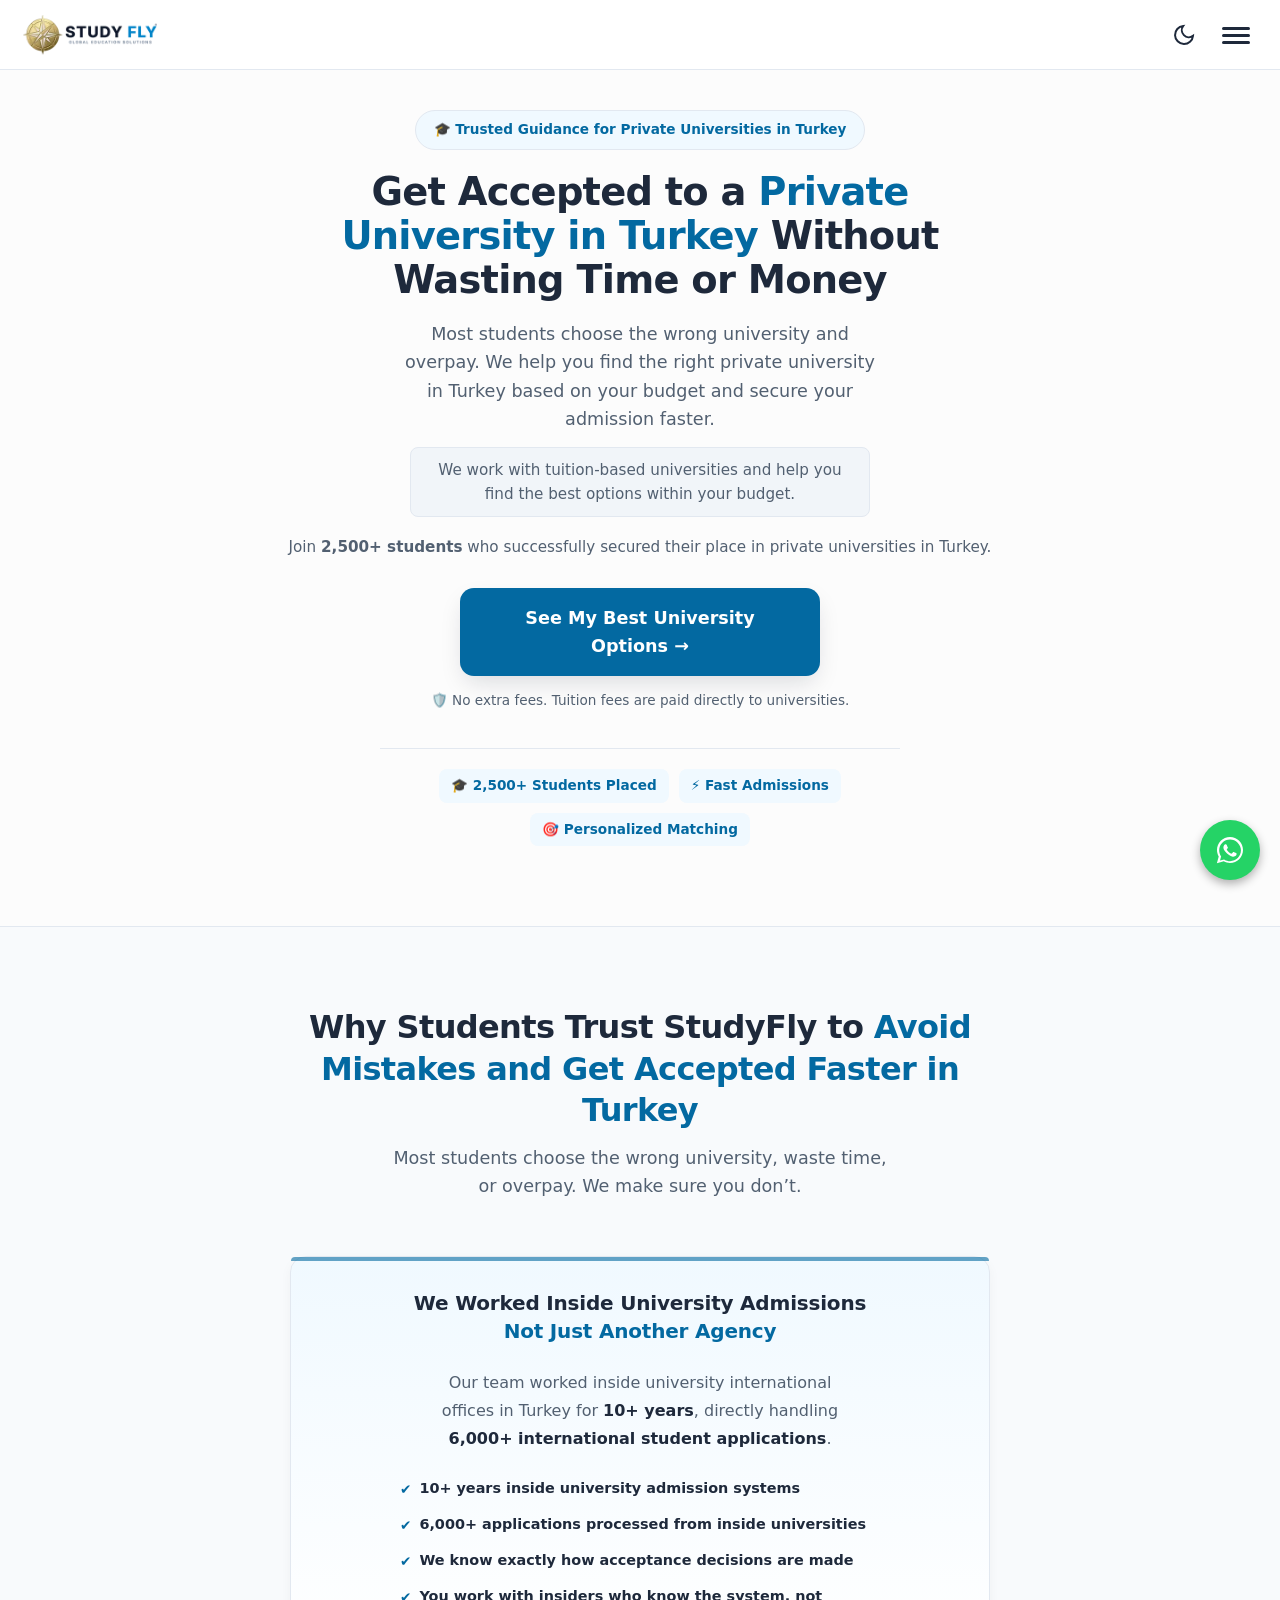
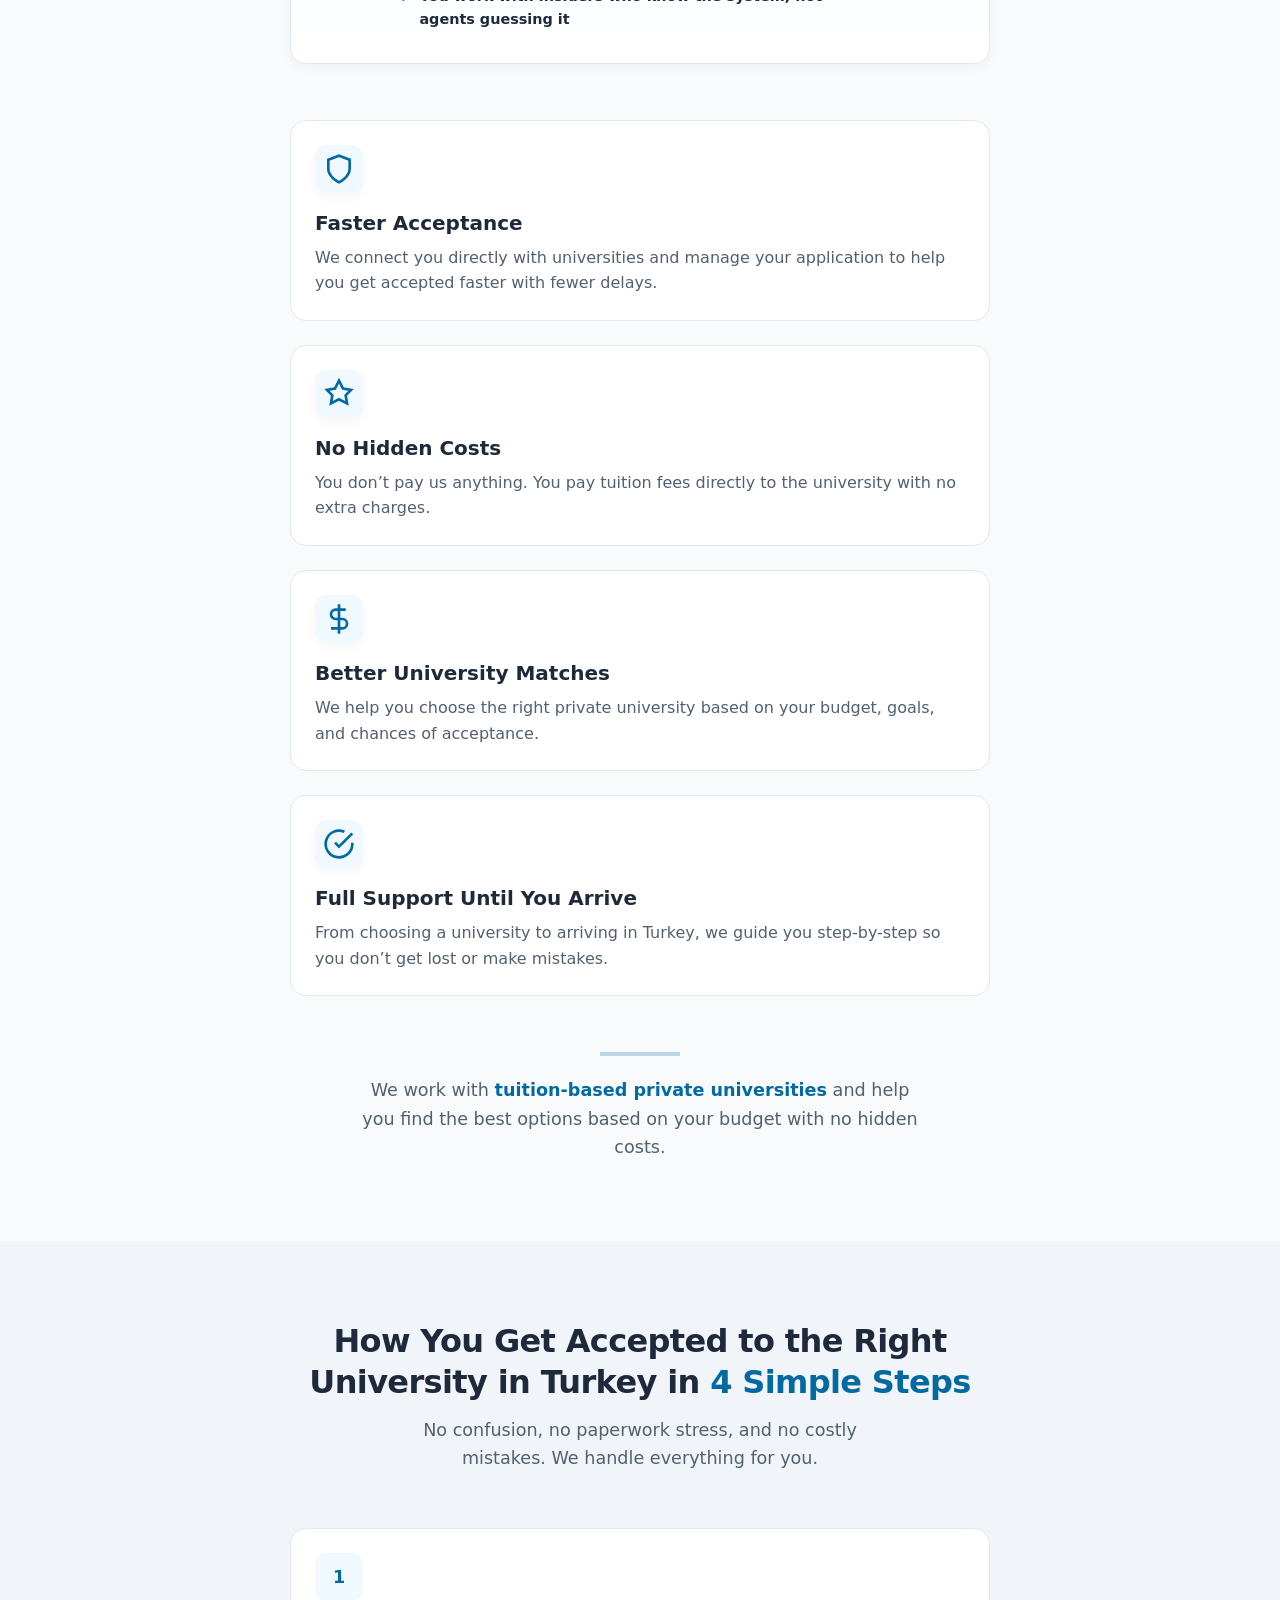
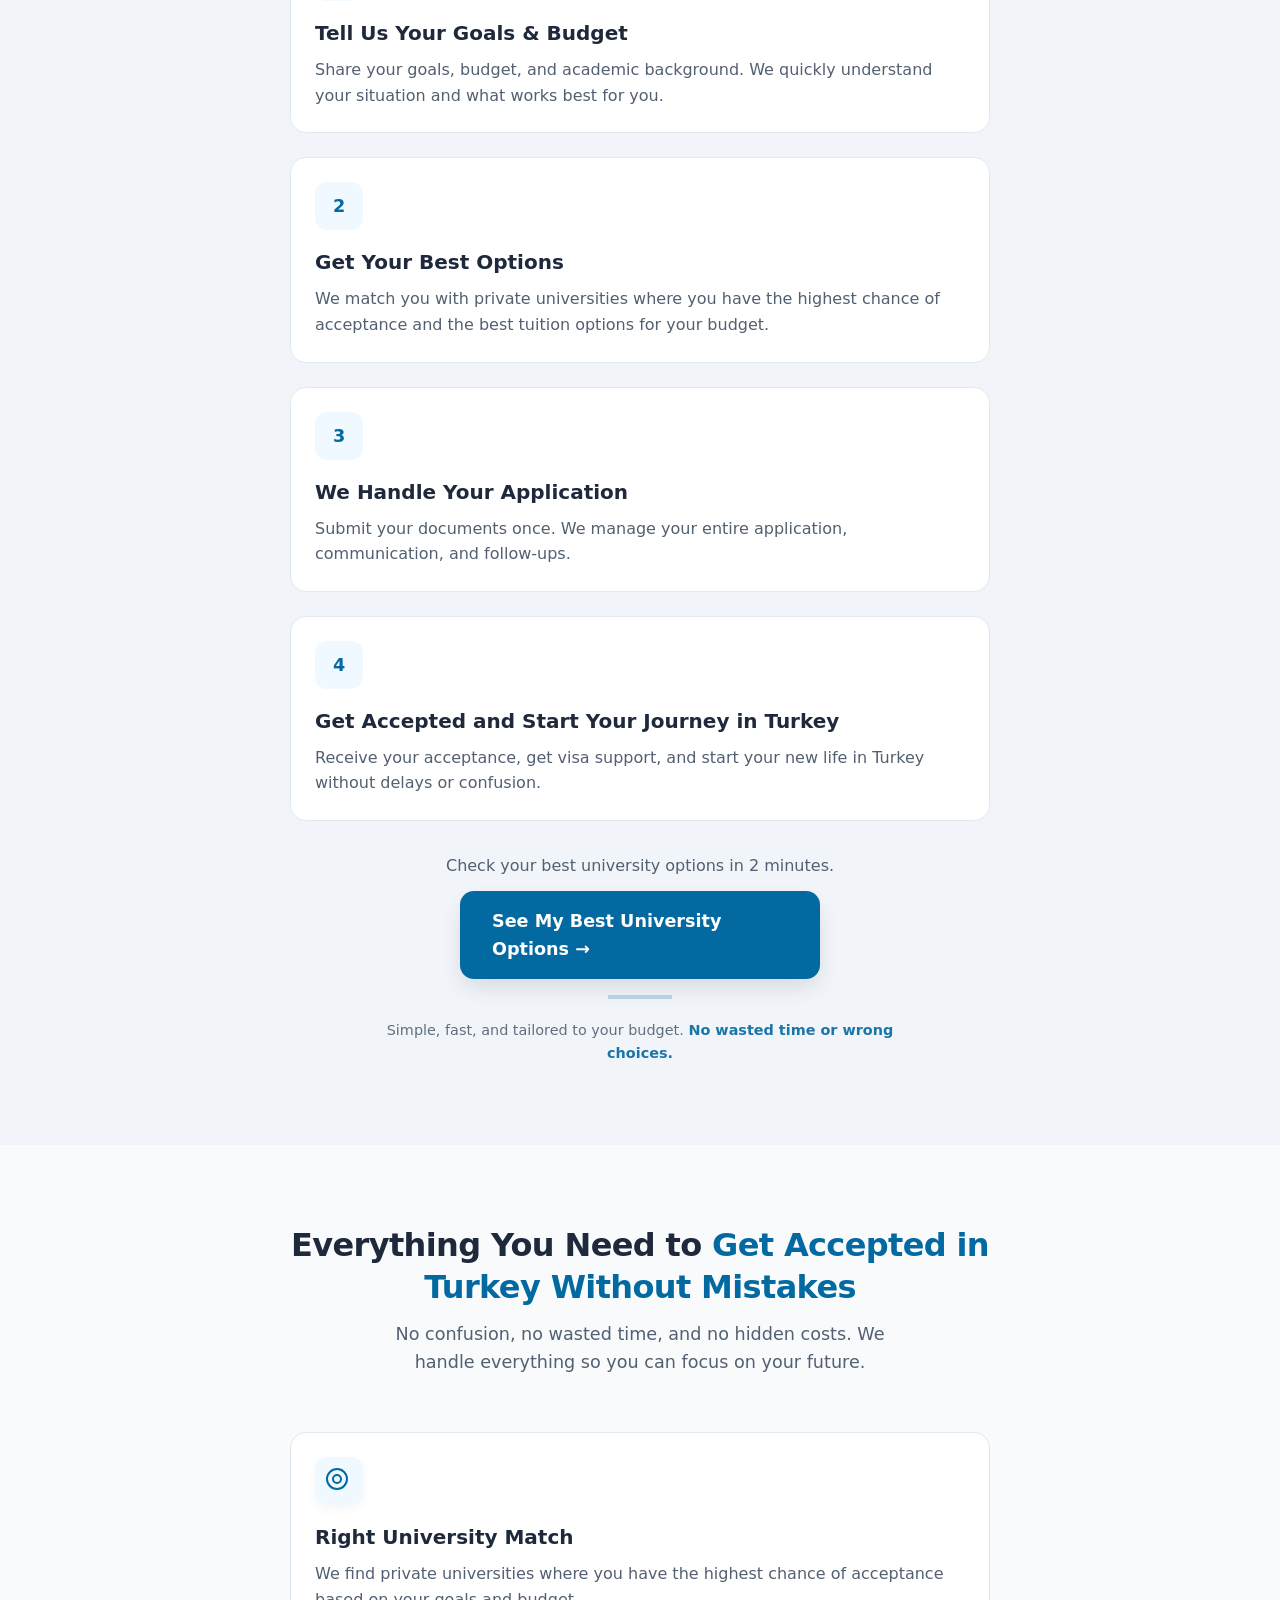
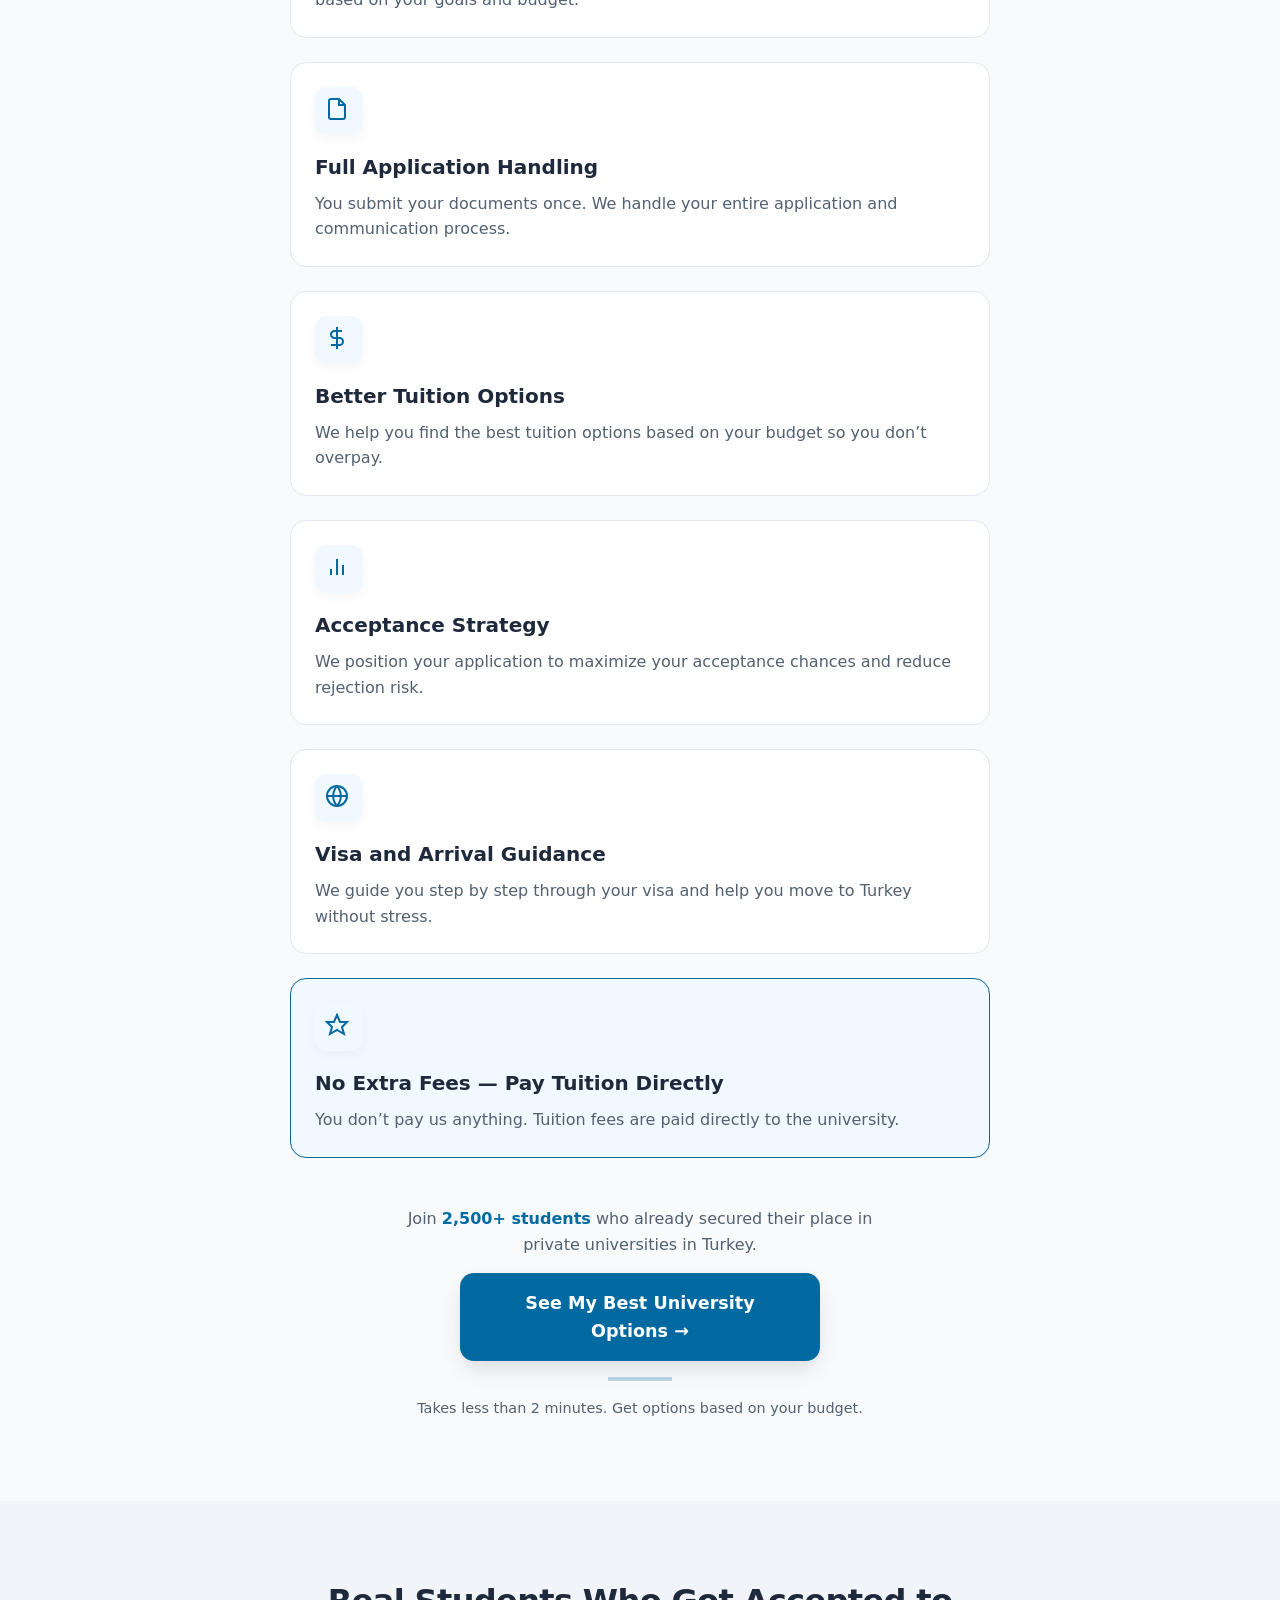
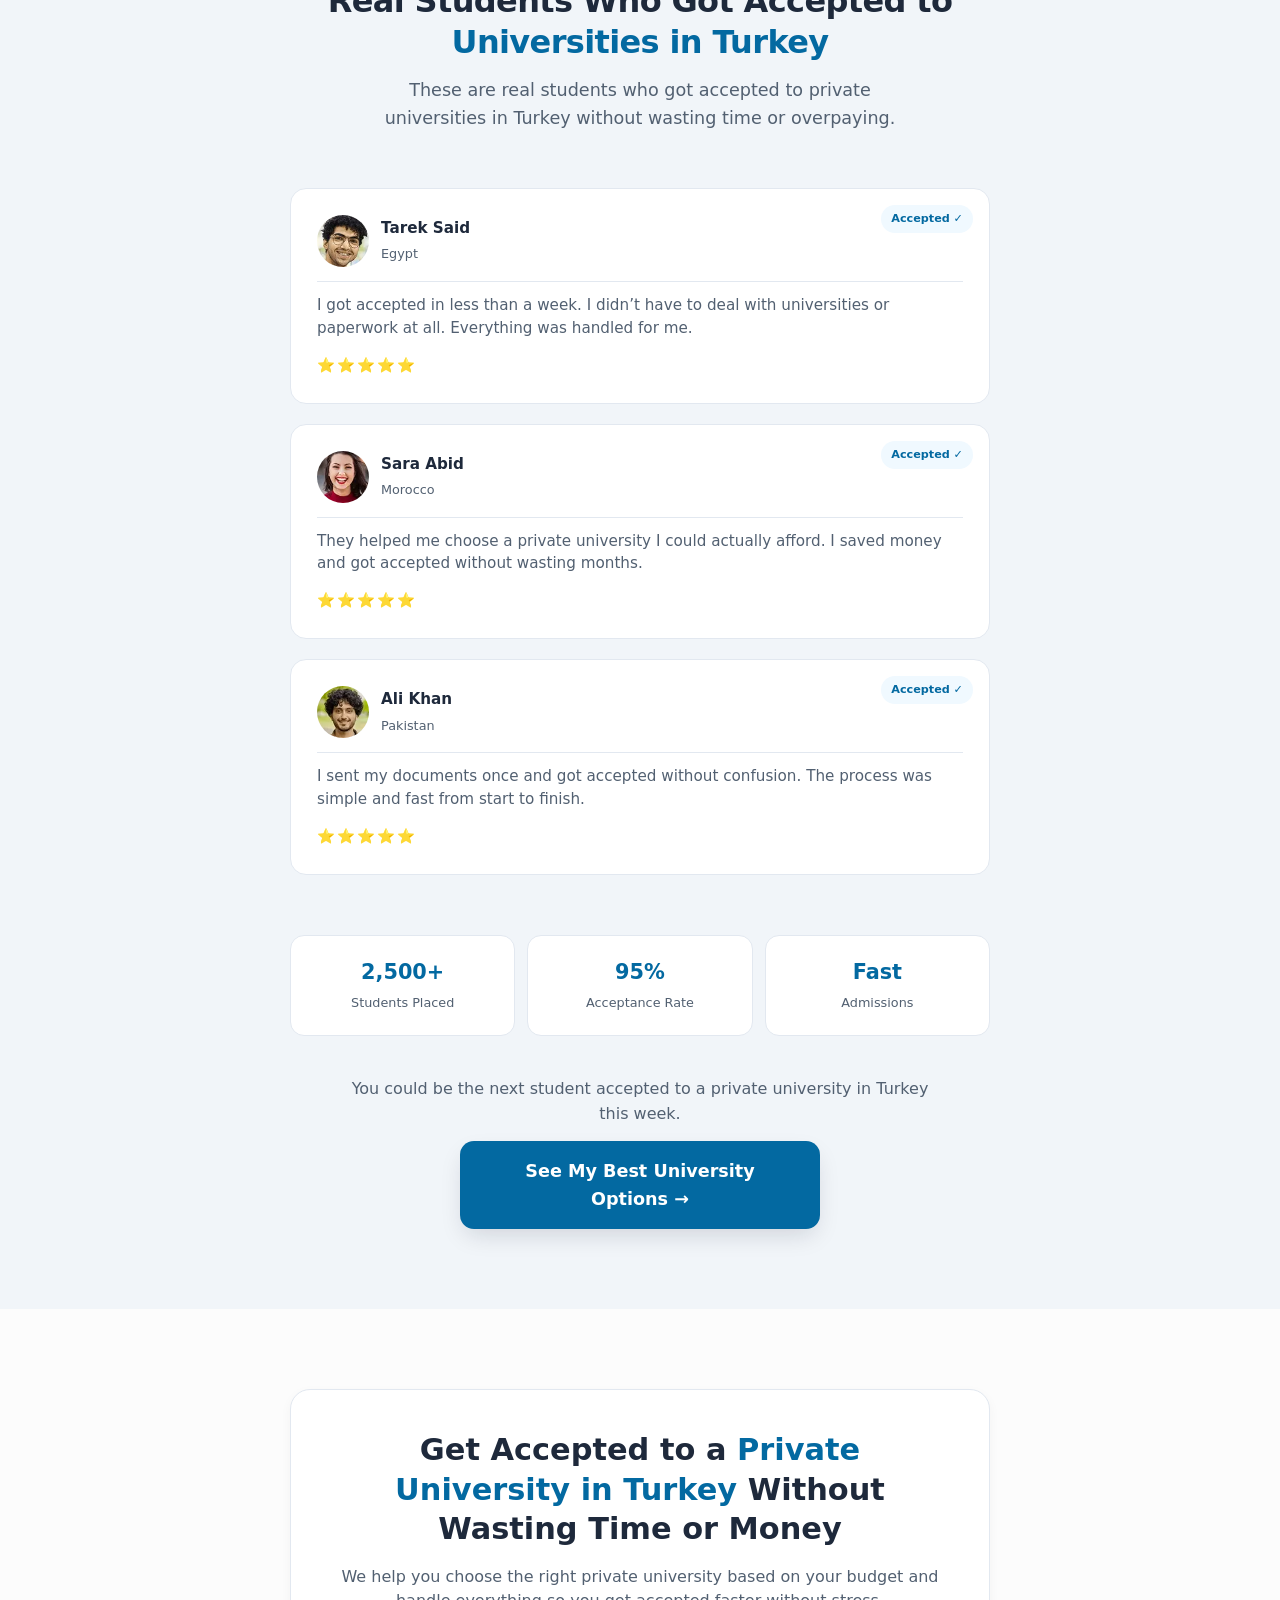
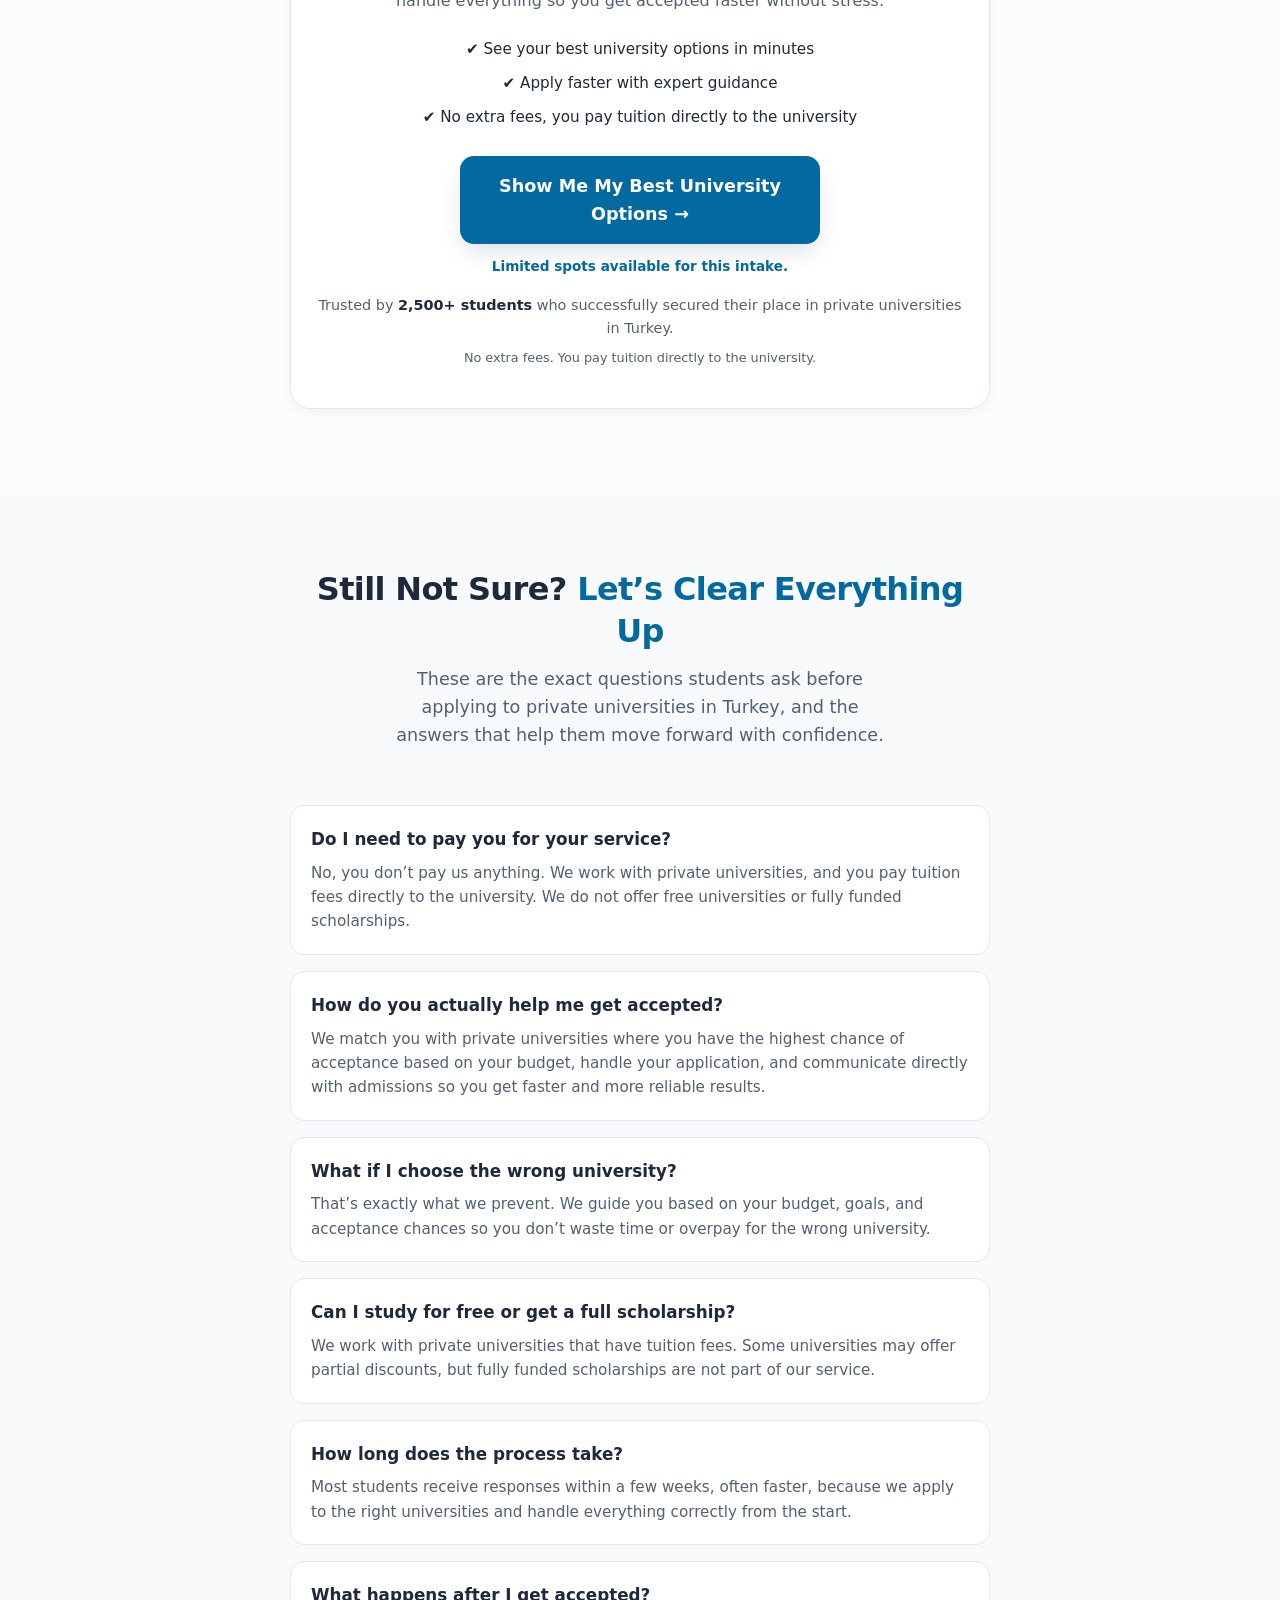
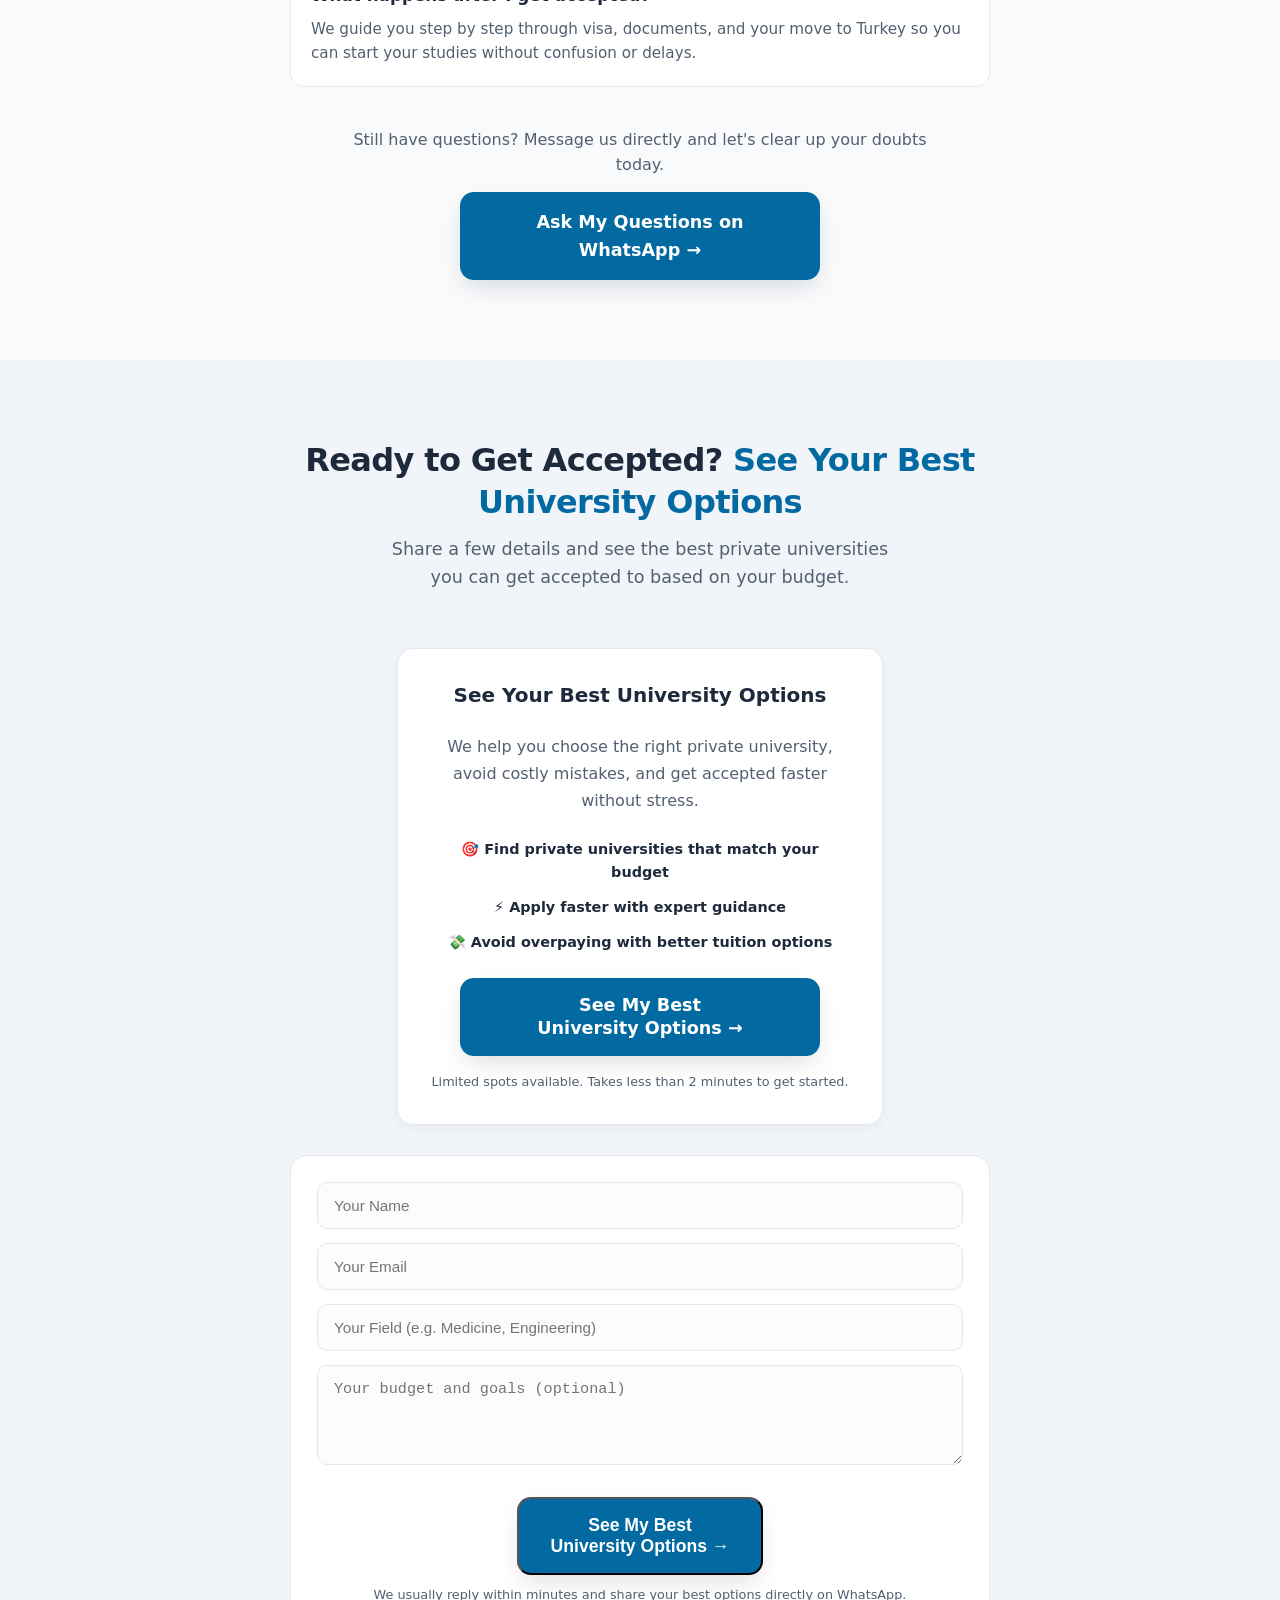
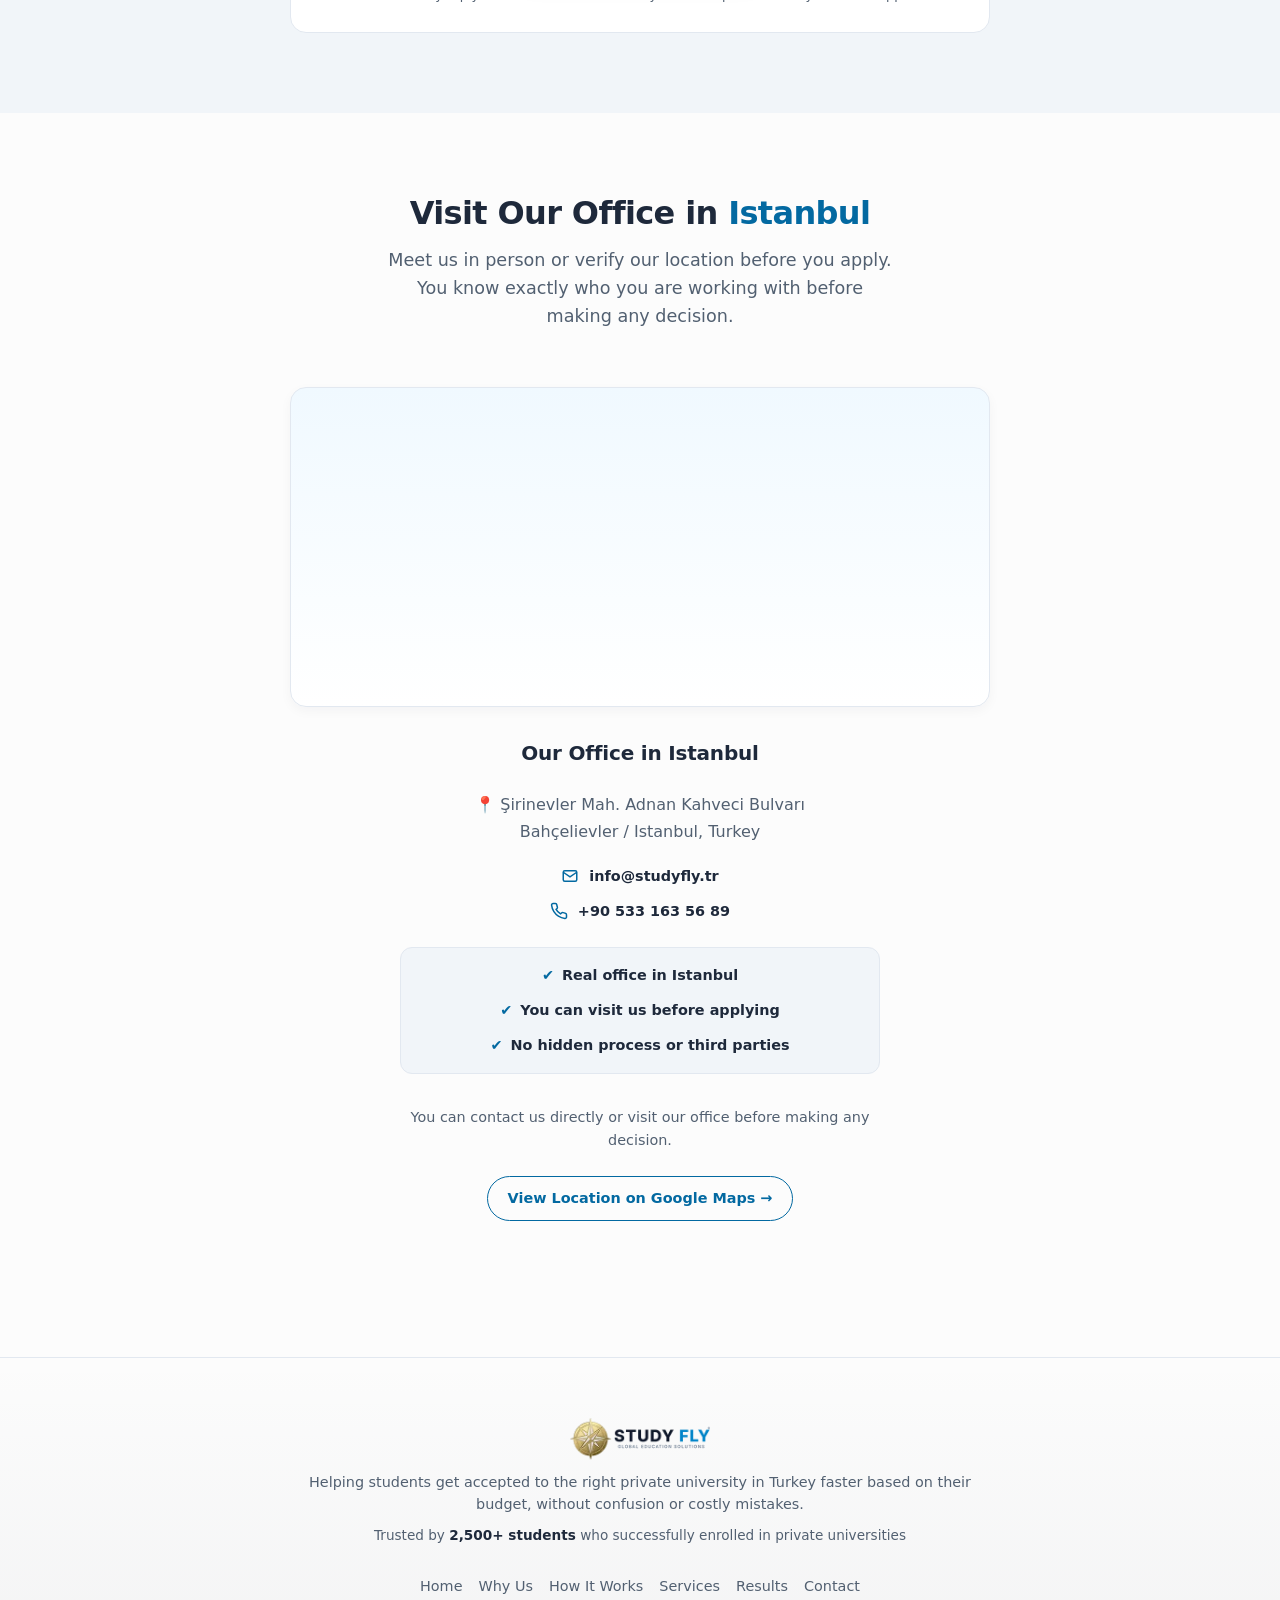
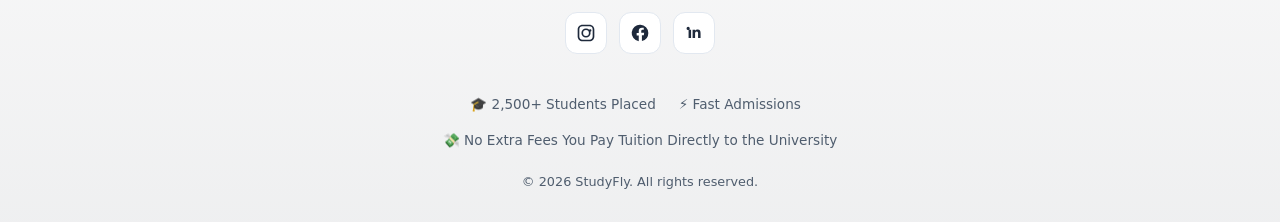
==== index.html @ 30745750 "ilk commit" ====
<!DOCTYPE html>
<html lang="en">
<head>
    <meta charset="UTF-8">
    <meta name="viewport" content="width=device-width, initial-scale=1.0">
    <title>Study in Turkey | Get Accepted to the Right University Fast</title>
	<meta name="description" content="Get accepted to the right private university in Turkey without wasting time or money. Free guidance, fast admissions, real results. Message us now.">
	<meta property="og:title" content="Study in Turkey | Get Accepted Fast">
	<meta property="og:description" content="Get accepted to the right university in Turkey without wasting time or money.">
	<meta property="og:image" content="https://studyfly.tr/images/cover.jpg">
	<meta property="og:type" content="website">
	<meta property="og:url" content="https://studyfly.tr/">
	<meta name="twitter:card" content="summary_large_image">
	<meta name="twitter:title" content="Study in Turkey | Get Accepted Fast">
	<meta name="twitter:description" content="Get accepted to the right university in Turkey without wasting time or money.">
	<meta name="twitter:image" content="https://studyfly.tr/images/cover.jpg">
	<meta name="robots" content="index, follow">
	
	<link rel="canonical" href="https://studyfly.tr/">
	<link rel="icon" href="/images/favicon.webp">
	
	<link rel="stylesheet" href="style.css?v=1.0.5">
	<!-- Google tag (gtag.js) -->
<link rel="preconnect" href="https://www.googletagmanager.com">
<script async src="https://www.googletagmanager.com/gtag/js?id=G-QWL5V4LDYL"></script>
<script>
window.dataLayer = window.dataLayer || [];
function gtag(){dataLayer.push(arguments);}

gtag('js', new Date());

// GA4
gtag('config', 'G-QWL5V4LDYL');

// Google Ads
gtag('config', 'AW-18123408871');
</script>
    

</head>
<body>

<header class="main-header">
    <nav class="navbar">
        <a href="#home" class="logo" aria-label="Homepage">
    <img src="images/logo.webp" class="logo-light" alt="StudyFly Logo" width="140" height="40" loading="eager">
    <img src="images/dmlogo.webp" class="logo-dark" alt="StudyFly Logo" width="140" height="40" loading="eager">
		</a>

        <div class="nav-menu" id="nav-menu">
            <ul class="nav-list">
                <li><a href="#why-us" class="nav-link">Why Us</a></li>
                <li><a href="#how-it-works" class="nav-link">How It Works</a></li>
                <li><a href="#services" class="nav-link">Services</a></li>
                <li><a href="#results" class="nav-link">Results</a></li>
                <li><a href="#contact" class="nav-link">Contact</a></li>
                <li>
				<a href="https://wa.me/905331635689?text=Hi%2C%20I%20want%20to%20see%20my%20best%20private%20university%20options%20in%20Turkey." 
   class="btn-primary mobile-cta"
   data-cta="Mobile Menu CTA">
   See My Best University Options →
</a>
</li>
            </ul>
        </div>

        <div class="header-actions">
            <button id="theme-toggle" class="theme-btn" aria-label="Toggle Dark Mode">
                <svg id="sun-icon" class="theme-icon" viewBox="0 0 24 24" fill="none" stroke="currentColor" stroke-width="2">
                    <circle cx="12" cy="12" r="5"></circle>
                    <line x1="12" y1="1" x2="12" y2="3"></line>
                    <line x1="12" y1="21" x2="12" y2="23"></line>
                    <line x1="4.22" y1="4.22" x2="5.64" y2="5.64"></line>
                    <line x1="18.36" y1="18.36" x2="19.78" y2="19.78"></line>
                    <line x1="1" y1="12" x2="3" y2="12"></line>
                    <line x1="21" y1="12" x2="23" y2="12"></line>
                    <line x1="4.22" y1="19.78" x2="5.64" y2="18.36"></line>
                    <line x1="18.36" y1="5.64" x2="19.78" y2="4.22"></line>
                </svg>
                <svg id="moon-icon" class="theme-icon" viewBox="0 0 24 24" fill="none" stroke="currentColor" stroke-width="2">
                    <path d="M21 12.79A9 9 0 1 1 11.21 3 7 7 0 0 0 21 12.79z"></path>
                </svg>
            </button>

            <button class="hamburger-btn" id="menu-btn" aria-label="Open Mobile Menu">
    <span class="hamburger-line"></span>
    <span class="hamburger-line"></span>
    <span class="hamburger-line"></span>
</button>
        </div>
    </nav>
</header>

    <main>
        <section class="hero" id="home">

    <div class="hero-badge">
        🎓 Trusted Guidance for Private Universities in Turkey
    </div>
    
    <h1 class="hero-title">
        Get Accepted to a <span class="text-accent">Private University in Turkey</span> Without Wasting Time or Money
    </h1>

    <p class="hero-sub">
        Most students choose the wrong university and overpay. We help you find the right private university in Turkey based on your budget and secure your admission faster.
    </p>

    <p class="hero-note">
        We work with tuition-based universities and help you find the best options within your budget.
    </p>

    <p class="hero-proof">
        Join <strong>2,500+ students</strong> who successfully secured their place in private universities in Turkey.
    </p>

    <div class="hero-btns">
        <a href="https://wa.me/905331635689?text=Hi%2C%20I%20want%20to%20see%20my%20best%20private%20university%20options%20in%20Turkey%20based%20on%20my%20budget."  
           target="_blank" 
           rel="noopener" 
           class="btn-main"
           data-cta="Hero CTA">
            See My Best University Options →
        </a>
    </div>

    <p class="micro-reassurance">
        🛡️ No extra fees. Tuition fees are paid directly to universities.
    </p>

    <div class="trust-badges">
        <span class="badge-item">🎓 2,500+ Students Placed</span>
        <span class="badge-item">⚡ Fast Admissions</span>
        <span class="badge-item">🎯 Personalized Matching</span>
    </div>

</section>
    
<section id="why-us" class="section why-us section-padding section-alt">
    <div class="container">

        <div class="section-header">
            <h2 class="section-title">
                Why Students Trust StudyFly to <span class="text-accent">Avoid Mistakes and Get Accepted Faster in Turkey</span>
            </h2>
            <p class="section-subtitle">
                Most students choose the wrong university, waste time, or overpay. We make sure you don’t.
            </p>
        </div>
		<div class="authority-box">

    <h3 class="authority-title">
    We Worked Inside University Admissions<br>
    <span class="text-accent">Not Just Another Agency</span>
</h3>

<p>
Our team worked inside university international offices in Turkey for 
<strong>10+ years</strong>, directly handling 
<strong>6,000+ international student applications</strong>.
</p>


    <ul class="authority-proof">
    <li>10+ years inside university admission systems</li>
    <li>6,000+ applications processed from inside universities</li>
    <li>We know exactly how acceptance decisions are made</li>
    <li>You work with insiders who know the system, not agents guessing it</li>
</ul>

</div>

        <div class="why-us-grid">

            <!-- CARD 1 -->
            <div class="why-card">
                <div class="why-icon">
                    <svg xmlns="http://www.w3.org/2000/svg" width="32" height="32" viewBox="0 0 24 24" fill="none" stroke="currentColor" stroke-width="2">
                        <path d="M12 22s8-4 8-10V5l-8-3-8 3v7c0 6 8 10 8 10z"></path>
                    </svg>
                </div>
                <h3>Faster Acceptance</h3>
                <p>
                   We connect you directly with universities and manage your application to help you get accepted faster with fewer delays.
                </p>
            </div>

            <!-- CARD 2 -->
            <div class="why-card">
                <div class="why-icon">
                    <svg xmlns="http://www.w3.org/2000/svg" width="32" height="32" viewBox="0 0 24 24" fill="none" stroke="currentColor" stroke-width="2">
                        <path d="M12 2l3 6 6 1-4 4 1 6-6-3-6 3 1-6-4-4 6-1z"></path>
                    </svg>
                </div>
                <h3>No Hidden Costs</h3>
                <p>
                   You don’t pay us anything. You pay tuition fees directly to the university with no extra charges.
                </p>
            </div>

            <!-- CARD 3 -->
            <div class="why-card">
                <div class="why-icon">
                    <svg xmlns="http://www.w3.org/2000/svg" width="32" height="32" viewBox="0 0 24 24" fill="none" stroke="currentColor" stroke-width="2">
                        <line x1="12" y1="1" x2="12" y2="23"></line>
                        <path d="M17 5H9.5a3.5 3.5 0 0 0 0 7h5a3.5 3.5 0 0 1 0 7H6"></path>
                    </svg>
                </div>
                <h3>Better University Matches</h3>
                <p>
                   We help you choose the right private university based on your budget, goals, and chances of acceptance.
                </p>
            </div>

            <!-- CARD 4 -->
            <div class="why-card">
                <div class="why-icon">
                    <svg xmlns="http://www.w3.org/2000/svg" width="32" height="32" viewBox="0 0 24 24" fill="none" stroke="currentColor" stroke-width="2">
                        <path d="M22 11.08V12a10 10 0 1 1-5.93-9.14"></path>
                        <polyline points="22 4 12 14 9 11"></polyline>
                    </svg>
                </div>
                <h3>Full Support Until You Arrive</h3>
                <p>
                    From choosing a university to arriving in Turkey, we guide you step-by-step so you don’t get lost or make mistakes.
                </p>
                
				</div>
			 </div>
			
			<p class="why-note">
			We work with <span class="text-accent">tuition-based private universities</span> and help you find the best options based on your budget with no hidden costs.
</p>

       

    </div>
</section>
<section id="how-it-works" class="process section-padding">
    <div class="container">
        
        <div class="section-header">
            <h2 class="section-title">
                How You Get Accepted to the Right University in Turkey 
                in <span class="text-accent">4 Simple Steps</span>
            </h2>
            <p class="section-subtitle">
               No confusion, no paperwork stress, and no costly mistakes. We handle everything for you.
            </p>
        </div>

        <div class="process-steps">

            <!-- STEP 1 -->
            <div class="step-item">
                <div class="step-number">1</div>
                <h3>Tell Us Your Goals & Budget</h3>
                <p>
                    Share your goals, budget, and academic background. We quickly understand your situation and what works best for you.
                </p>
            </div>

            <!-- STEP 2 -->
            <div class="step-item">
                <div class="step-number">2</div>
                <h3>Get Your Best Options</h3>
                <p>
                    We match you with private universities where you have the highest chance of acceptance and the best tuition options for your budget.
                </p>
            </div>

            <!-- STEP 3 -->
            <div class="step-item">
                <div class="step-number">3</div>
                <h3>We Handle Your Application</h3>
                <p>
                    Submit your documents once. We manage your entire application, communication, and follow-ups.
                </p>
            </div>

            <!-- STEP 4 -->
            <div class="step-item">
                <div class="step-number">4</div>
                <h3>Get Accepted and Start Your Journey in Turkey</h3>
                <p>
                    Receive your acceptance, get visa support, and start your new life in Turkey without delays or confusion.
                </p>
            </div>

        </div>

        <p class="process-cta-text">
            Check your best university options in 2 minutes.
        </p>

        <div class="process-cta">
            <a href="https://wa.me/905331635689?text=Hi%2C%20I%20read%20how%20it%20works.%20I%20want%20to%20see%20my%20best%20private%20university%20options%20based%20on%20my%20budget." 
               target="_blank" 
               rel="noopener" 
               class="btn-main"
               data-cta="Process CTA">
                See My Best University Options →
            </a>
        </div>

        <!-- 🔥 EN ALTA ALINDI -->
        <p class="process-note">
            Simple, fast, and tailored to your budget. 
            <span class="text-accent">No wasted time or wrong choices.</span>
        </p>

    </div> 
</section>
<section id="services" class="services section-padding">
    <div class="container">

        <!-- HEADER -->
        <div class="section-header">
            <h2 class="section-title">
               Everything You Need to 
				<span class="text-accent">Get Accepted in Turkey Without Mistakes</span>
            </h2>
            <p class="section-subtitle">
                No confusion, no wasted time, and no hidden costs. We handle everything so you can focus on your future.
            </p>
        </div>

        <!-- SERVICES GRID -->
        <div class="services-grid">

            <!-- SERVICE 1 -->
            <div class="service-card">
                <div class="service-icon">
                    <svg xmlns="http://www.w3.org/2000/svg" width="28" height="28" fill="none" stroke="currentColor" stroke-width="2">
                        <circle cx="12" cy="12" r="10"></circle>
                        <circle cx="12" cy="12" r="4"></circle>
                    </svg>
                </div>
                <h3>Right University Match</h3>
                <p>
                    We find private universities where you have the highest chance of acceptance based on your goals and budget.
                </p>
            </div>

            <!-- SERVICE 2 -->
            <div class="service-card">
                <div class="service-icon">
                    <svg xmlns="http://www.w3.org/2000/svg" width="28" height="28" fill="none" stroke="currentColor" stroke-width="2">
                        <path d="M14 2H6a2 2 0 0 0-2 2v16a2 2 0 0 0 2 2h12a2 2 0 0 0 2-2V8z"></path>
                        <polyline points="14 2 14 8 20 8"></polyline>
                    </svg>
                </div>
                <h3>Full Application Handling</h3>
                <p>
                    You submit your documents once. We handle your entire application and communication process.
                </p>
            </div>

            <!-- SERVICE 3 -->
            <div class="service-card">
                <div class="service-icon">
                    <svg xmlns="http://www.w3.org/2000/svg" width="28" height="28" fill="none" stroke="currentColor" stroke-width="2">
                        <line x1="12" y1="1" x2="12" y2="23"></line>
                        <path d="M17 5H9.5a3.5 3.5 0 0 0 0 7h5a3.5 3.5 0 0 1 0 7H6"></path>
                    </svg>
                </div>
                <h3>Better Tuition Options</h3>
                <p>
                    We help you find the best tuition options based on your budget so you don’t overpay.
                </p>
            </div>

            <!-- SERVICE 4 -->
            <div class="service-card">
                <div class="service-icon">
                    <svg xmlns="http://www.w3.org/2000/svg" width="28" height="28" fill="none" stroke="currentColor" stroke-width="2">
                        <line x1="18" y1="20" x2="18" y2="10"></line>
                        <line x1="12" y1="20" x2="12" y2="4"></line>
                        <line x1="6" y1="20" x2="6" y2="14"></line>
                    </svg>
                </div>
                <h3>Acceptance Strategy</h3>
                <p>
                    We position your application to maximize your acceptance chances and reduce rejection risk.
                </p>
            </div>

            <!-- SERVICE 5 -->
            <div class="service-card">
                <div class="service-icon">
                    <svg xmlns="http://www.w3.org/2000/svg" width="28" height="28" fill="none" stroke="currentColor" stroke-width="2">
                        <circle cx="12" cy="12" r="10"></circle>
                        <line x1="2" y1="12" x2="22" y2="12"></line>
                        <path d="M12 2a15 15 0 0 1 0 20"></path>
                        <path d="M12 2a15 15 0 0 0 0 20"></path>
                    </svg>
                </div>
                <h3>Visa and Arrival Guidance</h3>
                <p>
				We guide you step by step through your visa and help you move to Turkey without stress.
                </p>
            </div>

            <!-- SERVICE 6 -->
            <div class="service-card highlight-card">
                <div class="service-icon">
                    <svg xmlns="http://www.w3.org/2000/svg" width="28" height="28" fill="none" stroke="currentColor" stroke-width="2">
                        <polygon points="12 2 15 9 22 9 17 14 19 21 12 17 5 21 7 14 2 9 9 9"></polygon>
                    </svg>
                </div>
                <h3>No Extra Fees — Pay Tuition Directly</h3>
                <p>
                   You don’t pay us anything. Tuition fees are paid directly to the university.
                </p>
            </div>

        </div>

        <!-- CTA -->
        <div class="services-cta">

            <p class="services-proof">
    Join 
    <strong><span class="text-accent">2,500+ students</span></strong> 
    who already secured their place in private universities in Turkey.
</p>

            <a href="https://wa.me/905331635689?text=Hi%2C%20I%27m%20interested%20in%20your%20services.%20I%20want%20to%20see%20my%20best%20private%20university%20options%20in%20Turkey."
               target="_blank"
               rel="noopener"
               class="btn-main"
               data-cta="Services CTA">
               See My Best University Options →
            </a>

            <p class="services-note">
                Takes less than 2 minutes. Get options based on your budget.
            </p>

        </div>

    </div>
</section>
<section id="results" class="results section-padding">
    <div class="container">

        <!-- HEADER -->
        <div class="section-header">
            <h2 class="section-title">
                Real Students Who Got Accepted to 
				<span class="text-accent">Universities in Turkey</span>
            </h2>
            <p class="section-subtitle">
               These are real students who got accepted to private universities in Turkey without wasting time or overpaying.
            </p>
        </div>

        <!-- RESULTS GRID -->
        <div class="results-grid">

            <!-- CARD 1 -->
            <div class="result-card">
                <div class="result-badge">Accepted ✓</div>

                <div class="result-user">
                    <img src="images/student1.webp" alt="Tarek Said" loading="lazy">
                    <div>
                        <strong>Tarek Said</strong>
                        <span>Egypt</span>
                    </div>
                </div>

                <div class="result-divider"></div>

                <p class="result-text">
                    I got accepted in less than a week. I didn’t have to deal with universities or paperwork at all. Everything was handled for me.
                </p>

                <div class="result-stars">⭐⭐⭐⭐⭐</div>
            </div>

            <!-- CARD 2 -->
            <div class="result-card">
                <div class="result-badge">Accepted ✓</div>

                <div class="result-user">
                    <img src="images/student2.webp" alt="Sara Abid" loading="lazy">
                    <div>
                        <strong>Sara Abid</strong>
                        <span>Morocco</span>
                    </div>
                </div>

                <div class="result-divider"></div>

                <p class="result-text">
                    They helped me choose a private university I could actually afford. I saved money and got accepted without wasting months.
                </p>

                <div class="result-stars">⭐⭐⭐⭐⭐</div>
            </div>

            <!-- CARD 3 -->
            <div class="result-card">
                <div class="result-badge">Accepted ✓</div>

                <div class="result-user">
                    <img src="images/student3.webp" alt="Ali Khan" loading="lazy">
                    <div>
                        <strong>Ali Khan</strong>
                        <span>Pakistan</span>
                    </div>
                </div>

                <div class="result-divider"></div>

                <p class="result-text">
                    I sent my documents once and got accepted without confusion. The process was simple and fast from start to finish.
                </p>

                <div class="result-stars">⭐⭐⭐⭐⭐</div>
            </div>

        </div>

        <!-- STATS -->
        <div class="results-stats">
            <div class="stat-item">
                <strong>2,500+</strong>
                <span>Students Placed</span>
            </div>

            <div class="stat-item">
                <strong>95%</strong>
                <span>Acceptance Rate</span>
            </div>

            <div class="stat-item">
                <strong>Fast</strong>
                <span>Admissions</span>
            </div>
        </div>

        <!-- CTA -->
        <div class="results-cta">

            <p class="results-proof">
                You could be the next student accepted to a private university in Turkey this week.
            </p>

            <a href="https://wa.me/905331635689?text=Hi%2C%20I%20saw%20your%20successful%20students.%20I%20want%20to%20see%20my%20best%20private%20university%20options%20and%20get%20accepted%20too."
               target="_blank"
               rel="noopener"
               class="btn-main"
               data-cta="Results CTA">
               See My Best University Options →
            </a>

        </div>

    </div>
</section>
<section id="cta" class="cta section-padding">
    <div class="container">

        <div class="cta-box">

            <!-- HEADLINE -->
            <h2 class="cta-title">
                Get Accepted to a <span class="text-accent">Private University in Turkey</span> Without Wasting Time or Money
            </h2>

            <!-- SUBTEXT -->
            <p class="cta-subtitle">
                We help you choose the right private university based on your budget and handle everything so you get accepted faster without stress.
            </p>

            <!-- BENEFITS -->
            <div class="cta-benefits">
                <div class="cta-item">✔ See your best university options in minutes</div>
                <div class="cta-item">✔ Apply faster with expert guidance</div>
                <div class="cta-item">✔ No extra fees, you pay tuition directly to the university</div>
            </div>

            <!-- CTA -->
            <a href="https://wa.me/905331635689?text=Hi%2C%20I%20want%20to%20see%20my%20best%20private%20university%20options%20for%20the%202026%20intake%20based%20on%20my%20budget."
               target="_blank"
               rel="noopener"
               class="btn-main"
               data-cta="Final CTA">
               Show Me My Best University Options →
            </a>

            <!-- URGENCY -->
            <p class="cta-urgency">
                Limited spots available for this intake.
            </p>

            <!-- TRUST -->
            <p class="cta-trust">
    Trusted by <strong>2,500+ students</strong> who successfully secured their place in private universities in Turkey.
</p>

            <!-- MICRO -->
            <p class="cta-note">
                No extra fees. You pay tuition directly to the university.
            </p>

        </div>

    </div>
</section>
<section id="faq" class="faq section-padding">
    <div class="container">

        <!-- HEADER -->
        <div class="section-header">
            <h2 class="section-title">
                Still Not Sure? 
                <span class="text-accent">Let’s Clear Everything Up</span>
            </h2>
            <p class="section-subtitle">
                These are the exact questions students ask before applying to private universities in Turkey, and the answers that help them move forward with confidence.
            </p>
        </div>

        <!-- FAQ LIST -->
        <div class="faq-list">

            <!-- ITEM 1 -->
            <div class="faq-item">
                <h3 class="faq-question">Do I need to pay you for your service?</h3>
                <p class="faq-answer">
                    No, you don’t pay us anything. We work with private universities, and you pay tuition fees directly to the university. We do not offer free universities or fully funded scholarships.
                </p>
            </div>

            <!-- ITEM 2 -->
            <div class="faq-item">
                <h3 class="faq-question">How do you actually help me get accepted?</h3>
                <p class="faq-answer">
                    We match you with private universities where you have the highest chance of acceptance based on your budget, handle your application, and communicate directly with admissions so you get faster and more reliable results.
                </p>
            </div>

            <!-- ITEM 3 -->
            <div class="faq-item">
                <h3 class="faq-question">What if I choose the wrong university?</h3>
                <p class="faq-answer">
                    That’s exactly what we prevent. We guide you based on your budget, goals, and acceptance chances so you don’t waste time or overpay for the wrong university.
                </p>
            </div>

            <!-- ITEM 4 -->
            <div class="faq-item">
                <h3 class="faq-question">Can I study for free or get a full scholarship?</h3>
                <p class="faq-answer">
                   We work with private universities that have tuition fees. Some universities may offer partial discounts, but fully funded scholarships are not part of our service.
                </p>
            </div>

            <!-- ITEM 5 -->
            <div class="faq-item">
                <h3 class="faq-question">How long does the process take?</h3>
                <p class="faq-answer">
                    Most students receive responses within a few weeks, often faster, because we apply to the right universities and handle everything correctly from the start.
                </p>
            </div>

            <!-- ITEM 6 -->
            <div class="faq-item">
                <h3 class="faq-question">What happens after I get accepted?</h3>
                <p class="faq-answer">
                    We guide you step by step through visa, documents, and your move to Turkey so you can start your studies without confusion or delays.
                </p>
            </div>

        </div>

        <!-- FINAL PUSH -->
        <div class="faq-cta">

    <p class="faq-cta-text">
        Still have questions? Message us directly and let's clear up your doubts today.
    </p>

    <a href="https://wa.me/905331635689?text=Hi%2C%20I%20read%20the%20FAQ%20but%20I%20have%20a%20few%20questions%20about%20studying%20in%20Turkey.%20Can%20we%20chat%3F"
       target="_blank"
       rel="noopener"
       class="btn-main"
       data-cta="FAQ CTA">
       Ask My Questions on WhatsApp →
    </a>

</div>

    </div>
</section>
<section id="contact" class="contact section-padding">
    <div class="container">

        <!-- HEADER -->
        <div class="section-header">
            <h2 class="section-title">
                Ready to Get Accepted? 
                <span class="text-accent">See Your Best University Options</span>
            </h2>
            <p class="section-subtitle">
                Share a few details and see the best private universities you can get accepted to based on your budget.
            </p>
        </div>

        <div class="contact-wrapper">

            <!-- LEFT (INFO) -->
            <div class="contact-info">

    <h3>See Your Best University Options</h3>

    <p class="contact-text">
        We help you choose the right private university, avoid costly mistakes, and get accepted faster without stress.
    </p>

    <ul class="contact-benefits">
        <li>🎯 Find private universities that match your budget</li>
        <li>⚡ Apply faster with expert guidance</li>
        <li>💸 Avoid overpaying with better tuition options</li>
    </ul>

    <a href="https://wa.me/905331635689?text=Hi%2C%20I%20want%20to%20see%20my%20best%20private%20university%20options%20in%20Turkey%20based%20on%20my%20budget%20and%20goals."
       target="_blank"
       rel="noopener"
       class="btn-main"
       data-cta="Contact CTA">
       See My Best<br> University Options →
    </a>

    <p class="contact-micro">
        Limited spots available. Takes less than 2 minutes to get started.
    </p>

</div>

            <!-- RIGHT (FORM) -->
            <div class="contact-form">

                <form>

    <div class="form-group">
        <input type="text" name="name" placeholder="Your Name" required>
    </div>

    <div class="form-group">
        <input type="email" name="email" placeholder="Your Email" required>
    </div>

    <div class="form-group">
        <input type="text" name="field" placeholder="Your Field (e.g. Medicine, Engineering)">
    </div>

    <div class="form-group">
        <textarea name="message" placeholder="Your budget and goals (optional)"></textarea>
    </div>

    <button type="submit" class="btn-main" data-cta="Form CTA">
        See My Best<br>University Options →
    </button>

</form>

                <p class="form-note">
                    We usually reply within minutes and share your best options directly on WhatsApp.
                </p>

            </div>

        </div>

    </div>
</section>
<section id="location" class="location section-padding">

    <div class="container">

        <div class="section-header">
            <h2 class="section-title">
                Visit Our Office in <span class="text-accent">Istanbul</span>
            </h2>
            <p class="section-subtitle">
Meet us in person or verify our location before you apply. You know exactly who you are working with before making any decision.
</p>
        </div>

        <div class="location-content">

            <!-- MAP -->
            <div class="location-map">
                <iframe 
                    src="https://www.google.com/maps/embed?pb=!1m18!1m12!1m3!1d3011.1536770127827!2d28.857800477154132!3d41.00000947135172!2m3!1f0!2f0!3f0!3m2!1i1024!2i768!4f13.1!3m3!1m2!1s0x14cabb37d691d583%3A0xead6f131918e0f97!2sAdnan%20Kahveci%20Blv.%2C%20Bah%C3%A7elievler%2F%C4%B0stanbul!5e0!3m2!1str!2str!4v1777677606391!5m2!1str!2str"
                    loading="lazy"
                    referrerpolicy="no-referrer-when-downgrade"
                    allowfullscreen>
                </iframe>
            </div>

            <!-- INFO -->
            <div class="location-info">

                <h3>Our Office in Istanbul</h3>

                <p class="location-address">
                    📍 Şirinevler Mah. Adnan Kahveci Bulvarı<br>
                    Bahçelievler / Istanbul, Turkey
                </p>

                <!-- CONTACT (🔥 FIXED) -->
                <div class="location-contact">

                    <a href="mailto:info@studyfly.tr" class="contact-item">
                        <!-- MAIL ICON -->
                        <svg viewBox="0 0 24 24" fill="none" stroke="currentColor" stroke-width="2">
                            <rect x="3" y="5" width="18" height="14" rx="2"></rect>
                            <polyline points="3,7 12,13 21,7"></polyline>
                        </svg>
                        <span>info@studyfly.tr</span>
                    </a>

                    <a href="tel:+905331635689" class="contact-item">
                        <!-- PHONE ICON -->
                        <svg viewBox="0 0 24 24" fill="none" stroke="currentColor" stroke-width="2">
                            <path d="M22 16.92v3a2 2 0 0 1-2.18 2 
                                     19.79 19.79 0 0 1-8.63-3.07 
                                     19.5 19.5 0 0 1-6-6 
                                     19.79 19.79 0 0 1-3.07-8.67 
                                     A2 2 0 0 1 4.11 2h3 
                                     a2 2 0 0 1 2 1.72 
                                     12.84 12.84 0 0 0 .7 2.81 
                                     2 2 0 0 1-.45 2.11L8.09 9.91 
                                     a16 16 0 0 0 6 6l1.27-1.27 
                                     a2 2 0 0 1 2.11-.45 
                                     12.84 12.84 0 0 0 2.81.7 
                                     A2 2 0 0 1 22 16.92z">
                            </path>
                        </svg>
                        <span>+90 533 163 56 89</span>
                    </a>

                </div>
				
				<ul class="location-proof">
    <li>Real office in Istanbul</li>
    <li>You can visit us before applying</li>
    <li>No hidden process or third parties</li>
</ul>

                <!-- TRUST -->
                <p class="location-trust">
                    You can contact us directly or visit our office before making any decision.
                </p>

                <!-- CTA -->
                <a href="https://maps.google.com/?q=Adnan+Kahveci+Blv+Bahçelievler+Istanbul" 
                   target="_blank" 
                   rel="noopener"
                   class="btn-secondary">
                   View Location on Google Maps →
                </a>

            </div>

        </div>

    </div>

</section>
</main>
<footer class="footer">

    <div class="container">

        <div class="footer-content">

            <!-- LEFT -->
            <div class="footer-brand">
               <a href="#home" class="footer-logo-link">
				<img src="images/logo.webp" class="logo-light footer-logo" alt="StudyFly Logo">
				<img src="images/dmlogo.webp" class="logo-dark footer-logo" alt="StudyFly Logo">
				</a>

                <p class="footer-desc">
                    Helping students get accepted to the right private university in Turkey faster based on their budget, without confusion or costly mistakes.
                </p>

                <!-- 🔥 TRUST LINE -->
                <p class="footer-trust">
                    Trusted by <strong>2,500+ students</strong> who successfully enrolled in private universities
                </p>
				
            </div>

            <!-- RIGHT -->
            <div class="footer-right">

                <!-- NAV -->
                <div class="footer-links">
                    <a href="#home">Home</a>
                    <a href="#why-us">Why Us</a>
                    <a href="#how-it-works">How It Works</a>
                    <a href="#services">Services</a>
                    <a href="#results">Results</a>
                    <a href="#contact">Contact</a>
                </div>

                <!-- SOCIAL -->
                <div class="footer-social">

                    <a href="https://www.instagram.com/studyflyofficial" target="_blank" rel="noopener" aria-label="Instagram">
                        <svg viewBox="0 0 24 24" fill="currentColor">
                            <path d="M7.75 2C4.57 2 2 4.57 2 7.75v8.5C2 19.43 4.57 22 7.75 22h8.5C19.43 22 22 19.43 22 16.25v-8.5C22 4.57 19.43 2 16.25 2h-8.5zm0 2h8.5C18.55 4 20 5.45 20 7.75v8.5c0 2.3-1.45 3.75-3.75 3.75h-8.5C5.45 20 4 18.55 4 16.25v-8.5C4 5.45 5.45 4 7.75 4zm4.25 2.5a5.5 5.5 0 100 11 5.5 5.5 0 000-11zm0 2a3.5 3.5 0 110 7 3.5 3.5 0 010-7zm5.25-.88a1.38 1.38 0 100 2.75 1.38 1.38 0 000-2.75z"/>
                        </svg>
                    </a>

                    <a href="https://www.facebook.com/studyflyofficial" target="_blank" rel="noopener" aria-label="Facebook">
                        <svg viewBox="0 0 24 24" fill="currentColor">
                            <path d="M22 12a10 10 0 10-11.5 9.9v-7H8v-2.9h2.5V9.5c0-2.5 1.5-3.9 3.8-3.9 1.1 0 2.2.2 2.2.2v2.4h-1.3c-1.3 0-1.7.8-1.7 1.6v1.9H17l-.4 2.9h-2.3v7A10 10 0 0022 12z"/>
                        </svg>
                    </a>

                    <a href="https://www.linkedin.com/" target="_blank" rel="noopener" aria-label="LinkedIn">
                        <svg viewBox="0 0 24 24" fill="currentColor">
                            <path d="M6.94 6.5A1.94 1.94 0 115 4.56a1.94 1.94 0 011.94 1.94zM5.5 8h3v10h-3V8zm5 0h2.88v1.37h.04c.4-.75 1.38-1.54 2.85-1.54 3.05 0 3.61 2.01 3.61 4.62V18h-3v-4.97c0-1.19-.02-2.72-1.66-2.72-1.66 0-1.91 1.3-1.91 2.63V18h-3V8z"/>
                        </svg>
                    </a>

                </div>

            </div>

        </div>

        <!-- 🔥 EXTRA TRUST BAR -->
        <div class="footer-extra">
            <span>🎓 2,500+ Students Placed</span>
            <span>⚡ Fast Admissions</span>
            <span>💸 No Extra Fees You Pay Tuition Directly to the University</span>
        </div>

        <!-- BOTTOM -->
        <div class="footer-bottom">
            <p>© 2026 StudyFly. All rights reserved.</p>
        </div>

    </div>

</footer>
<a href="https://wa.me/905331635689?text=Hi%2C%20I%20want%20to%20see%20my%20best%20private%20university%20options%20in%20Turkey%20based%20on%20my%20budget." 
   class="whatsapp-sticky" 
   target="_blank" 
   rel="noopener"
   aria-label="Chat with us on WhatsApp"
   data-cta="Floating CTA">

    <div class="wp-content">
        <svg viewBox="0 0 448 512" xmlns="http://www.w3.org/2000/svg" width="30" height="30" aria-hidden="true">
            <path d="M380.9 97.1C339 55.1 283.2 32 223.9 32c-122.4 0-222 99.6-222 222 0 39.1 10.2 77.3 29.6 111L0 480l117.7-30.9c32.7 17.8 69.7 27.2 106.2 27.2h.1c122.3 0 222-99.6 222-222 0-59.3-23-115.1-65.1-157.1zM223.9 446.3c-33.2 0-65.7-8.9-94-25.7l-6.7-4-69.8 18.3 18.7-68.1-4.4-7c-18.5-29.4-28.2-63.3-28.2-98.2 0-101.7 82.8-184.5 184.6-184.5 49.3 0 95.6 19.2 130.4 54.1 34.8 34.9 56.2 81.2 56.1 130.5 0 101.8-82.7 184.6-184.5 184.6zm101.2-138.2c-5.5-2.8-32.8-16.2-37.9-18-5.1-1.9-8.8-2.8-12.5 2.8-3.7 5.6-14.3 18-17.6 21.8-3.2 3.7-6.5 4.2-12 1.4-5.5-2.8-23.2-8.5-44.2-27.1-16.4-14.6-27.4-32.7-30.6-38.2-3.2-5.6-.3-8.6 2.4-11.3 2.5-2.4 5.5-6.5 8.3-9.7 2.8-3.3 3.7-5.6 5.5-9.3 1.8-3.7.9-6.9-.5-9.7-1.4-2.8-12.5-30.1-17.1-41.2-4.5-10.8-9.1-9.3-12.5-9.5-3.2-.2-6.9-.2-10.6-.2-3.7 0-9.7 1.4-14.8 6.9-5.1 5.6-19.4 19-19.4 46.3 0 27.3 19.9 53.7 22.6 57.4 2.8 3.7 39.1 59.7 94.8 83.8 13.2 5.8 23.5 9.2 31.5 11.8 13.3 4.2 25.4 3.6 35 2.2 10.7-1.6 32.8-13.4 37.4-26.4 4.6-13 4.6-24.1 3.2-26.4-1.3-2.5-5-3.9-10.5-6.6z" fill="#fff"/>
        </svg>
    </div>

</a>
<script src="script.js?v=3" defer></script>
</body>
</html>
---- style.css ----
:root {
    /* --- Temel Renkler --- */
    --color-primary: #0f172a;
    --color-accent: #0369a1;
    --color-accent-hover: #075985;
    --color-success: #22c55e;
    --color-ice-blue: #f0f9ff;

    /* --- Arka Planlar --- */
    --bg-main: #fcfcfc;
    --bg-light: #f8fafc;
    --bg-alt: #f1f5f9;
    --bg-card: #ffffff;

    /* --- Metinler --- */
    --text-primary: #1e293b;
    --text-secondary: #526071;
	
	/* --- Typography Scale --- */
    --text-xs: 0.8rem;
    --text-sm: 0.9rem;
    --text-md: 1rem;
    --text-lg: 1.1rem;
    --text-xl: 1.25rem;
    --text-2xl: 1.6rem;
    --text-3xl: 2rem;
    --text-4xl: 2.4rem;


    /* --- Yardımcılar --- */
    --border-color: #e2e8f0;
    --header-bg: rgba(255, 255, 255, 0.95);
    --shadow-md: 0 10px 25px -5px rgba(15, 23, 42, 0.1);
	--shadow-soft: 0 4px 12px rgba(15, 23, 42, 0.04);

    --header-height: 70px;

    /* ⚠️ optimize edildi */
    --transition: transform 0.25s ease, opacity 0.25s ease;
}

/* --- DARK MODE (FINAL PRO VERSION) --- */
body[data-theme="dark"] {

    /* --- BACKGROUNDS --- */
    --bg-main: #0f172a;      /* ana zemin */
    --bg-light: #1e293b;     /* section */
    --bg-alt: #111827;       /* contrast section */
    --bg-card: #1f2937;      /* kartlar */

    /* --- TEXT --- */
    --text-primary: #f8fafc;
    --text-secondary: #a3b1c6;

    /* --- UI --- */
    --border-color: #273449;
    --header-bg: rgba(15, 23, 42, 0.95);

    /* --- ACCENT SYSTEM --- */
    --color-accent: #38bdf8;         /* 🔥 daha canlı */
    --color-accent-hover: #0ea5e9;   /* hover */
    --color-ice-blue: rgba(56, 189, 248, 0.12);

    /* --- SHADOWS --- */
    --shadow-md: 0 10px 25px -5px rgba(0, 0, 0, 0.5);
    --shadow-soft: 0 4px 12px rgba(0, 0, 0, 0.35);
}

/* =========================================
   2. GENEL SIFIRLAMA
========================================= */

* {
    margin: 0;
    padding: 0;
    box-sizing: border-box;
}

html {
    scroll-behavior: smooth;
}

body {
    font-family: system-ui, -apple-system, "Segoe UI", Roboto, Arial, sans-serif;
    background-color: var(--bg-main);
    color: var(--text-primary);
    line-height: 1.6;

    -webkit-font-smoothing: antialiased;
    -moz-osx-font-smoothing: grayscale;
	transition: background-color 0.3s ease, color 0.3s ease;
}

a {
    text-decoration: none;
    color: inherit;
}

img {
    max-width: 100%;
    display: block;
}
/* =========================================
   GLOBAL TEXT HELPERS
========================================= */
.text-accent {
    color: var(--color-accent);
    font-weight: 800;
}
/* =========================================
   GLOBAL LAYOUT
========================================= */
.container {
    max-width: 1200px;
    margin: 0 auto;
    width: 100%;
    padding: 0 20px;
}

.section-divider {
    position: relative;
}

.section-divider::after {
    content: '';
    display: block;

    margin-top: 60px;
    margin-left: auto;
    margin-right: auto;

    width: 100px;
    height: 2px;

    background: linear-gradient(
        90deg,
        transparent,
        var(--color-accent),
        transparent
    );

    opacity: 0.25;
}

/* =========================================
   HEADER (FINAL)
========================================= */

.main-header {
    position: fixed;
    top: 0;
    left: 0;
    width: 100%;
    height: var(--header-height);
    background-color: var(--header-bg);
    backdrop-filter: blur(10px);
    z-index: 1000;
    display: flex;
    align-items: center;
    border-bottom: 1px solid var(--border-color);
}

/* NAVBAR */
.navbar {
    width: 100%;
    padding: 0 20px;

    display: flex;
    justify-content: space-between;
    align-items: center;
}

/* MENU LIST */
.nav-list {
    list-style: none;

    display: flex;
    flex-direction: column;
    gap: 22px;

    align-items: center;
}

/* MENU ITEM ANIMATION */
.nav-list li {
    opacity: 0;
    transform: translateY(10px);
    transition: all 0.35s cubic-bezier(0.22, 1, 0.36, 1);
}
.nav-menu.active .nav-list li:nth-child(1) { transition-delay: 0.05s; }
.nav-menu.active .nav-list li:nth-child(2) { transition-delay: 0.1s; }
.nav-menu.active .nav-list li:nth-child(3) { transition-delay: 0.15s; }
.nav-menu.active .nav-list li:nth-child(4) { transition-delay: 0.2s; }
.nav-menu.active .nav-list li:nth-child(5) { transition-delay: 0.25s; }
.nav-menu.active .nav-list li:nth-child(6) { transition-delay: 0.3s; }

/* ACTIVE ITEMS */
.nav-menu.active .nav-list li {
    opacity: 1;
    transform: translateY(0);
}

/* CTA BUTTON */
.nav-list .btn-primary.mobile-cta {
    background-color: var(--color-accent);
    color: #ffffff;

    padding: 14px 26px;
    border-radius: 14px;

    font-weight: 700;
    font-size: 1rem;

    display: flex;
    justify-content: center;
    align-items: center;

    min-height: 48px;
    margin-top: 12px;

    box-shadow: var(--shadow-soft);
    transition: var(--transition);
}

.nav-list .btn-primary.mobile-cta:hover {
    transform: translateY(-2px);
    box-shadow: var(--shadow-md);
}

.nav-list .btn-primary.mobile-cta:active {
    background-color: var(--color-accent-hover);
    transform: scale(0.97);
}

/* LINKS */
.nav-link {
    font-size: 1.1rem;
    font-weight: 600;
    color: var(--text-primary);
    transition: color 0.2s ease;
}

.nav-link:hover,
.nav-link:active {
    color: var(--color-accent);
}

/* MOBILE MENU */
.nav-menu {
    position: fixed;
    top: var(--header-height);
    right: -100%;

    width: 100%;
    height: calc(100dvh - var(--header-height));

    backdrop-filter: blur(12px);
    background: rgba(255, 255, 255, 0.97);

    padding: 40px 20px;

    z-index: 999;

    display: flex;
    justify-content: center;

    opacity: 0;

    transition: right 0.35s ease, opacity 0.3s ease;

    will-change: transform, opacity;
}

/* ACTIVE MENU */
.nav-menu.active {
    right: 0;
    opacity: 1;
}

/* DARK MODE MENU */
body[data-theme="dark"] .nav-menu {
    background: rgba(15, 23, 42, 0.97);
}

/* LOGO */
.logo {
    display: flex;
    align-items: center;
    cursor: pointer;
}

.logo img {
    width: 140px;
    height: 40px;
    object-fit: contain;
}

/* LOGO SWITCH */
.logo-light {
    display: block;
}

.logo-dark {
    display: none;
}

body[data-theme="dark"] .logo-light {
    display: none;
}

body[data-theme="dark"] .logo-dark {
    display: block;
}

/* HEADER ACTIONS */
.header-actions {
    display: flex;
    align-items: center;
    gap: 6px;
}

/* THEME BUTTON */
.theme-btn {
    background: transparent;
    border: none;

    color: var(--text-primary);
    cursor: pointer;

    width: 44px;
    height: 44px;

    display: flex;
    align-items: center;
    justify-content: center;

    transition: opacity 0.2s ease;
}

.theme-icon {
    width: 24px;
    height: 24px;
}

/* ICON SWITCH */
#sun-icon { display: none; }
#moon-icon { display: block; }

body[data-theme="dark"] #sun-icon { display: block; }
body[data-theme="dark"] #moon-icon { display: none; }

/* HAMBURGER */
.hamburger-btn {
    background: transparent;
    border: none;
	 position: relative; /* 🔥 KRİTİK */

    color: var(--text-primary);
    cursor: pointer;

    width: 48px;
    height: 48px;

    display: flex;
    align-items: center;
    justify-content: flex-end;
}

/* LINES */
.hamburger-line {
    position: absolute;
    left: 10px;
    right: 10px;
    height: 3px; /* 🔥 2px → 3px yaptık */
    background: var(--text-primary); /* 🔥 FIX */
    border-radius: 2px;

    transition: transform 0.3s cubic-bezier(0.22, 1, 0.36, 1),
                opacity 0.2s ease;
}

/* POSITION */
.hamburger-line:nth-child(1) {
    top: 16px;
}

.hamburger-line:nth-child(2) {
    top: 23px;
}

.hamburger-line:nth-child(3) {
    top: 30px;
}

/* ACTIVE → X */
body.menu-open .hamburger-line:nth-child(1) {
    transform: translateY(7px) rotate(45deg);
}

body.menu-open .hamburger-line:nth-child(2) {
    opacity: 0;
}

body.menu-open .hamburger-line:nth-child(3) {
    transform: translateY(-7px) rotate(-45deg);
}

/* BODY LOCK */
body.menu-open {
    overflow: hidden;
}
/* =========================================
   HERO SECTION (OPTIMIZED)
========================================= */

.hero {
    padding-top: calc(var(--header-height) + 40px);
    padding-bottom: 80px;
    padding-left: 20px;
    padding-right: 20px;
    min-height: 100dvh;

    display: flex;
    flex-direction: column;
    justify-content: center;
    align-items: center;

    text-align: center;
    background: var(--bg-main);
}

/* BADGE */
.hero-badge {
    background: var(--color-ice-blue);
    color: var(--color-accent);
    padding: 8px 18px;
    border-radius: 999px;
    font-size: 0.85rem;
    font-weight: 700;
    margin-bottom: 20px;
    border: 1px solid var(--border-color);
}

/* TITLE */
.hero-title {
    font-size: 2.4rem;
    line-height: 1.15;
    margin-bottom: 18px;
    font-weight: 800;
    max-width: 640px;
    color: var(--text-primary);
    letter-spacing: -0.02em;
}

/* SUBTEXT */
.hero-sub {
    font-size: 1.1rem;
    color: var(--text-secondary);
    max-width: 480px;
    margin-bottom: 14px;
}

/* 🔥 NEW: SOFT FILTER (IMPORTANT) */
.hero-note {
    font-size: 0.95rem;
    color: var(--text-secondary);
    background: var(--bg-alt);
    padding: 10px 14px;
    border-radius: 8px;
    margin-bottom: 18px;
    max-width: 460px;
    border: 1px solid var(--border-color);
}

/* PROOF */
.hero-proof {
    font-size: 0.95rem;
    color: var(--text-secondary);
    margin-bottom: 28px;
}

/* BUTTON WRAPPER */
.hero-btns {
    display: flex;
    justify-content: center;
    width: 100%;
}

/* CTA BUTTON */
.btn-main {
    background-color: var(--color-accent);
    color: #ffffff;
    font-size: 1.1rem;
    font-weight: 700;
    padding: 16px 32px;
    border-radius: 14px;

    display: flex;
    justify-content: center;
    align-items: center;

    width: 100%;
    max-width: 360px;
    min-height: 58px;

    transition: var(--transition);
    box-shadow: 0 10px 25px -5px rgba(15, 23, 42, 0.15);
}

.btn-main:hover {
    background-color: var(--color-accent-hover);
    transform: translateY(-1px);
}

.btn-main:active {
    transform: scale(0.98);
}

/* MICRO TEXT */
.micro-reassurance {
    font-size: 0.85rem;
    color: var(--text-secondary);
    margin-top: 14px;
    margin-bottom: 36px;
}

/* TRUST BADGES */
.trust-badges {
    display: flex;
    flex-wrap: wrap;
    justify-content: center;
    gap: 10px;
    padding-top: 20px;
    border-top: 1px solid var(--border-color);
    width: 100%;
    max-width: 520px;
}

.badge-item {
    background: var(--color-ice-blue);
    color: var(--color-accent);
    padding: 6px 12px;
    border-radius: 8px;
    font-weight: 600;
    font-size: 0.85rem;
}

/* =========================================
   WHY US SECTION (GOLDEN SYSTEM)
========================================= */

.why-us {
    background: var(--bg-light);
    padding: 80px 16px; /* 80 (section) + 16 (grid) */
    border-top: 1px solid var(--border-color);
}

/* HEADER */
.section-header {
    text-align: center;
    max-width: 700px;
    margin: 0 auto 56px; /* 56 = 32 + 24 */
}

.section-title {
    font-size: var(--text-3xl); /* 2rem */
    font-weight: 800;
    color: var(--text-primary);

    margin-bottom: 12px; /* 12 */
    letter-spacing: -0.02em;
    line-height: 1.3;
}

.section-subtitle {
    font-size: var(--text-lg); /* ~1.1rem */
    color: var(--text-secondary);

    line-height: 1.6;

    max-width: 512px; /* 512 = 64 * 8 */
    margin-left: auto;
    margin-right: auto;
}

/* GRID */
.why-us-grid {
    display: grid;
    grid-template-columns: 1fr;

    gap: 24px; /* 24 ✔ */

    max-width: 700px;
    margin: 0 auto;
}

/* CARD */
.why-card {
    background: var(--bg-card);
    padding: 24px; /* 24 ✔ */
    border-radius: 16px;
    border: 1px solid var(--border-color);

    text-align: left;

    transition: transform 0.25s ease,
                box-shadow 0.25s ease,
                border-color 0.25s ease;

    position: relative;
    overflow: hidden;
}

/* HOVER */
.why-card:hover {
    transform: translateY(-8px); /* 8 ✔ */
    box-shadow: var(--shadow-md);
    border-color: var(--color-accent);
}

/* subtle top accent line */
.why-card::before {
    content: "";
    position: absolute;
    top: 0;
    left: 0;

    width: 100%;
    height: 4px; /* 4 = 8’in yarısı */

    background: var(--color-accent);
    opacity: 0;

    transition: opacity 0.25s ease;
}

.why-card:hover::before {
    opacity: 0.5;
}

/* ICON */
.why-icon {
    width: 48px; /* 48 = 6 * 8 */
    height: 48px;

    background: var(--color-ice-blue);

    display: flex;
    align-items: center;
    justify-content: center;

    border-radius: 12px;
    margin-bottom: 16px; /* 16 ✔ */

    box-shadow: var(--shadow-soft);

    transition: transform 0.25s ease;
}

/* ICON HOVER */
.why-card:hover .why-icon {
    transform: scale(1.05);
}

.why-icon svg {
    color: var(--color-accent);
}

/* TITLE */
.why-card h3 {
    font-size: var(--text-xl); /* 1.25rem */
    font-weight: 700;
    color: var(--text-primary);

    margin-bottom: 8px; /* 8 ✔ */
    line-height: 1.4;
}

/* TEXT */
.why-card p {
    font-size: var(--text-md); /* 1rem */
    color: var(--text-secondary);

    line-height: 1.6;
}

/* MICRO NOTE */
.why-note {
    text-align: center;

    margin: 56px auto 0; /* 56 ✔ */
    max-width: 560px;

    font-size: var(--text-lg);
    color: var(--text-secondary);

    line-height: 1.6;

    position: relative;
    padding-top: 24px; /* 24 ✔ */
}

/* separator */
.why-note::before {
    content: "";
    position: absolute;
    top: 0;
    left: 50%;

    transform: translateX(-50%);

    width: 80px; /* 80 = 10 * 8 */
    height: 4px;

    background: var(--color-accent);
    opacity: 0.25;
}
/* =========================================
   AUTHORITY BOX (FINAL – GRID PERFECT)
========================================= */

.authority-box {
    background: var(--bg-card);
    padding: 32px; /* ✔ 32 */
    border-radius: 16px; /* ✔ 16 */
    border: 1px solid var(--border-color);

    max-width: 700px;
    margin: 0 auto 56px; /* ✔ section spacing */

    position: relative;
    box-shadow: var(--shadow-soft);

    background-image: linear-gradient(
        to bottom,
        var(--color-ice-blue),
        var(--bg-card)
    );

    transition: transform 0.25s ease, box-shadow 0.25s ease;
}

/* TOP ACCENT */
.authority-box::before {
    content: "";
    position: absolute;
    top: 0;
    left: 0;

    width: 100%;
    height: 4px; /* ✔ 4 (8’in yarısı allowed) */

    background: var(--color-accent);
    border-radius: 16px 16px 0 0;

    opacity: 0.6;
}

/* HOVER */
.authority-box:hover {
    transform: translateY(-4px); /* ✔ 4 */
    box-shadow: var(--shadow-md);
}

/* TITLE */
.authority-box h3 {
    font-size: var(--text-xl);
    font-weight: 800;
    color: var(--text-primary);

    text-align: center;

    max-width: 480px;
    margin: 0 auto 24px; /* ✔ 24 */

    line-height: 1.4;
    letter-spacing: -0.01em;
}

/* TEXT */
.authority-box p {
    font-size: var(--text-md);
    color: var(--text-secondary);

    line-height: 1.75; /* 🔥 readability upgrade */

    max-width: 420px;
    margin: 0 auto 24px; /* ✔ 24 */

    text-align: center;
}

/* STRONG */
.authority-box p strong {
    color: var(--text-primary);
    font-weight: 700;
}

/* LIST */
.authority-proof {
    margin: 24px auto 0; /* ✔ 24 */
    padding: 0;

    list-style: none;

    display: flex;
    flex-direction: column;
    gap: 12px; /* ✔ 12 */

    max-width: 480px;
}

/* ITEM */
.authority-proof li {
    display: flex;
    align-items: flex-start;
    gap: 8px; /* ✔ 8 */

    font-size: var(--text-sm);
    font-weight: 600;
    color: var(--text-primary);

    line-height: 1.6;
}

/* ICON */
.authority-proof li::before {
    content: "✔";
    color: var(--color-accent);

    margin-top: 2px;
    font-size: 0.85rem;

    flex-shrink: 0;
}

/* =========================================
   PROCESS (GOLDEN SYSTEM FINAL)
========================================= */

.process {
    background: var(--bg-alt);
    padding: 80px 16px; /* 16 grid */
}

/* HEADER */
.process .section-header {
    text-align: center;
    max-width: 700px;
    margin: 0 auto 56px; /* 32 + 24 */
}

/* GRID */
.process-steps {
    display: grid;
    grid-template-columns: 1fr;
    gap: 24px; /* ✔ */

    margin-top: 48px; /* ✔ */

    max-width: 700px;
    margin-left: auto;
    margin-right: auto;
}

/* CARD */
.step-item {
    position: relative;
    padding: 24px; /* ✔ */

    background: var(--bg-card);
    border-radius: 16px;
    border: 1px solid var(--border-color);

    text-align: left;

    transition: transform 0.25s ease,
                box-shadow 0.25s ease,
                border-color 0.25s ease;
}

/* HOVER */
.step-item:hover {
    transform: translateY(-8px); /* ✔ */
    box-shadow: var(--shadow-md);
    border-color: var(--color-accent);
}

/* ACCENT LINE (hover) */
.step-item::before {
    content: "";
    position: absolute;
    top: 0;
    left: 0;

    width: 100%;
    height: 4px;

    background: var(--color-accent);
    opacity: 0;

    transition: opacity 0.25s ease;
}

.step-item:hover::before {
    opacity: 0.5;
}

/* STEP NUMBER */
.step-number {
    font-size: var(--text-lg);
    font-weight: 800;

    color: var(--color-accent);
    background: var(--color-ice-blue);

    width: 48px;
    height: 48px;

    display: flex;
    align-items: center;
    justify-content: center;

    border-radius: 12px;
    margin-bottom: 16px;
}

/* TITLE */
.step-item h3 {
    font-size: var(--text-xl);
    font-weight: 700;
    color: var(--text-primary);

    margin-bottom: 8px;
}

/* TEXT */
.step-item p {
    font-size: var(--text-md);
    line-height: 1.6;
    color: var(--text-secondary);
}

/* CTA TEXT */
.process-cta-text {
    text-align: center;
    margin-top: 32px;
    margin-bottom: 12px;

    font-size: var(--text-md);
    color: var(--text-secondary);
}

/* CTA BUTTON */
.process-cta {
    display: flex;
    justify-content: center;
    margin-bottom: 16px;
}

.process-cta .btn-main {
    max-width: 360px;
}

/* NOTE */
.process-note {
    text-align: center;
    margin: 0 auto;

    max-width: 512px;

    font-size: var(--text-sm);
    color: var(--text-secondary);

    opacity: 0.9;

    padding-top: 24px;

    position: relative; /* 🔥 çizgi için */
}

/* 🔥 NEW DIVIDER (WHY-NOTE STYLE) */
.process-note::before {
    content: "";
    position: absolute;
    top: 0;
    left: 50%;

    transform: translateX(-50%);

    width: 64px;
    height: 4px;

    background: var(--color-accent);
    opacity: 0.25;
}
/* =========================================
   SERVICES (GOLDEN SYSTEM FINAL)
========================================= */

.services {
    background: var(--bg-light);
    padding: 80px 16px; /* 16 grid */
}

/* GRID */
.services-grid {
    display: grid;
    grid-template-columns: 1fr;
    gap: 24px; /* ✔ */

    margin-top: 48px; /* ✔ */

    max-width: 700px;
    margin-left: auto;
    margin-right: auto;
}

/* CARD */
.service-card {
    position: relative;
    padding: 24px; /* ✔ */

    background: var(--bg-card);
    border-radius: 16px;
    border: 1px solid var(--border-color);

    text-align: left;

    transition: transform 0.25s ease,
                box-shadow 0.25s ease,
                border-color 0.25s ease;

    overflow: hidden;
}

/* HOVER */
.service-card:hover {
    transform: translateY(-8px); /* ✔ */
    box-shadow: var(--shadow-md);
    border-color: var(--color-accent);
}

/* 🔥 subtle top accent (process ile aynı) */
.service-card::before {
    content: "";
    position: absolute;
    top: 0;
    left: 0;

    width: 100%;
    height: 4px;

    background: var(--color-accent);
    opacity: 0;

    transition: opacity 0.25s ease;
}

.service-card:hover::before {
    opacity: 0.5;
}

/* ICON */
.service-icon {
    width: 48px;
    height: 48px;

    display: flex;
    align-items: center;
    justify-content: center;

    background: var(--color-ice-blue);
    border-radius: 12px;

    margin-bottom: 16px; /* ✔ */

    box-shadow: var(--shadow-soft);
    transition: transform 0.25s ease;
}

/* ICON HOVER */
.service-card:hover .service-icon {
    transform: scale(1.05);
}

.service-icon svg {
    color: var(--color-accent);
}

/* TITLE */
.service-card h3 {
    font-size: var(--text-xl);
    font-weight: 700;
    color: var(--text-primary);

    margin-bottom: 8px;
}

/* TEXT */
.service-card p {
    font-size: var(--text-md);
    color: var(--text-secondary);
    line-height: 1.6;
}

/* HIGHLIGHT CARD */
.highlight-card {
    border: 1px solid var(--color-accent);
    background: var(--color-ice-blue);
}

.highlight-card:hover {
    transform: translateY(-8px) scale(1.02);
    box-shadow: var(--shadow-md);
}

/* =========================================
   SERVICES CTA (UNIFIED SYSTEM)
========================================= */

.services-cta {
    display: flex;
    flex-direction: column;
    align-items: center;
    text-align: center;

    gap: 16px; /* ✔ */
    margin-top: 48px; /* ✔ */

    max-width: 512px;
    margin-left: auto;
    margin-right: auto;
}

/* PROOF */
.services-proof {
    font-size: var(--text-md);
    color: var(--text-secondary);
}

.services-proof strong {
    color: var(--text-primary);
    font-weight: 700;
}

/* CTA NOTE */
.services-note {
    font-size: var(--text-sm);
    color: var(--text-secondary);
}

/* 🔥 OPTIONAL (istersen divider ekle) */
.services-note::before {
    content: "";
    display: block;

    width: 64px;
    height: 4px;

    margin: 0 auto 16px;

    background: var(--color-accent);
    opacity: 0.25;
}
/* =========================================
   RESULTS SECTION – FINAL (ALIGNED)
========================================= */

.results {
    background: var(--bg-alt);
    padding: 80px 20px;
}

/* GRID (🔥 diğer sectionlarla hizalı) */
.results-grid {
    display: grid;
    grid-template-columns: 1fr;
    gap: 20px;

    margin-top: 50px;

    max-width: 700px;       /* 🔥 kritik */
    margin-left: auto;
    margin-right: auto;
}

/* CARD */
.result-card {
    position: relative;
    background: var(--bg-card);
    padding: 26px;
    border-radius: 16px;
    border: 1px solid var(--border-color);

    text-align: left; /* 🔥 readability */

    transition: transform 0.25s ease, box-shadow 0.25s ease;
}

/* HOVER */
.result-card:hover {
    transform: translateY(-6px);
    box-shadow: var(--shadow-md);
}

/* BADGE */
.result-badge {
    position: absolute;
    top: 16px;
    right: 16px;

    font-size: 0.7rem;
    font-weight: 700;

    background: var(--color-ice-blue);
    color: var(--color-accent);

    padding: 5px 10px;
    border-radius: 20px;
}

/* USER */
.result-user {
    display: flex;
    align-items: center;
    gap: 12px;
    margin-bottom: 14px;
}

.result-user img {
    width: 52px;
    height: 52px;
    border-radius: 50%;
    object-fit: cover;
}

.result-user strong {
    display: block;
    font-size: 0.95rem;
    color: var(--text-primary);
}

.result-user span {
    font-size: 0.8rem;
    color: var(--text-secondary);
}

/* DIVIDER */
.result-divider {
    height: 1px;
    background: var(--border-color);
    margin: 12px 0;
}

/* TEXT */
.result-text {
    font-size: 0.95rem;
    color: var(--text-secondary);
    line-height: 1.5;
    margin-bottom: 14px;
}

/* STARS */
.result-stars {
    font-size: 0.9rem;
    letter-spacing: 2px;
}

/* =========================================
   STATS (🔥 ortalanmış yapı)
========================================= */

.results-stats {
    display: flex;
    justify-content: space-between;
    gap: 12px;

    margin-top: 60px;

    max-width: 700px;     /* 🔥 kritik */
    margin-left: auto;
    margin-right: auto;
}

.stat-item {
    flex: 1;
    text-align: center;

    background: var(--bg-card);
    padding: 20px 10px;
    border-radius: 14px;
    border: 1px solid var(--border-color);
}

.stat-item strong {
    display: block;
    font-size: 1.3rem;
    font-weight: 800;
    color: var(--color-accent);
}

.stat-item span {
    font-size: 0.8rem;
    color: var(--text-secondary);
}

/* =========================================
   CTA (🔥 process ile aynı mantık)
========================================= */

.results-cta {
    display: flex;
    flex-direction: column;
    align-items: center;
    text-align: center;

    gap: 14px;
    margin-top: 40px;

    max-width: 600px;
    margin-left: auto;
    margin-right: auto;
}

.results-proof {
    font-size: 1rem;
    color: var(--text-secondary);
}
/* =========================================
   CTA SECTION – FINAL (ALIGNED)
========================================= */

.cta {
    background: var(--bg-main);
    padding: 80px 20px;
}

/* BOX (🔥 diğer sectionlarla aynı hizalama) */
.cta-box {
    max-width: 700px;
    margin: 0 auto;

    text-align: center;

    background: var(--bg-card);
    padding: 40px 24px;

    border-radius: 20px;
    border: 1px solid var(--border-color);

    box-shadow: var(--shadow-soft);
}

/* TITLE */
.cta-title {
    font-size: 1.9rem;
    font-weight: 800;
    color: var(--text-primary);
    line-height: 1.3;

    max-width: 550px;
    margin: 0 auto 16px;
}

/* SUBTITLE */
.cta-subtitle {
    font-size: 1rem;
    color: var(--text-secondary);
    margin-bottom: 24px;
    line-height: 1.5;
}

/* BENEFITS */
.cta-benefits {
    display: flex;
    flex-direction: column;
    gap: 10px;

    margin-bottom: 26px;
}

/* ITEM */
.cta-item {
    font-size: 0.95rem;
    color: var(--text-primary);
    font-weight: 500;
}

/* CTA BUTTON */
.cta-box .btn-main {
    display: block;
    margin: 10px auto 0;
    width: fit-content;   /* 🔥 KRİTİK */
}

/* URGENCY 🔥 */
.cta-urgency {
    font-size: 0.85rem;
    color: var(--color-accent);
    margin-top: 12px;
    font-weight: 600;
}

/* TRUST */
.cta-trust {
    font-size: 0.9rem;
    color: var(--text-secondary);
    margin-top: 16px;
}

.cta-trust strong {
    color: var(--text-primary);
    font-weight: 700;
}

/* NOTE */
.cta-note {
    font-size: 0.8rem;
    color: var(--text-secondary);
    margin-top: 8px;
}
/* =========================================
   FAQ SECTION – FINAL (ALIGNED)
========================================= */

.faq {
    background: var(--bg-light);
    padding: 80px 20px;
}

/* LIST (🔥 ortalanmış yapı) */
.faq-list {
    display: flex;
    flex-direction: column;
    gap: 16px;

    margin-top: 40px;

    max-width: 700px;     /* 🔥 diğer sectionlarla aynı */
    margin-left: auto;
    margin-right: auto;
}

/* ITEM */
.faq-item {
    background: var(--bg-card);
    border: 1px solid var(--border-color);
    border-radius: 14px;
    padding: 20px;

    text-align: left; /* 🔥 readability */

    transition: transform 0.25s ease, box-shadow 0.25s ease, border-color 0.25s ease;
}

/* HOVER */
.faq-item:hover {
    transform: translateY(-4px);
    box-shadow: var(--shadow-md);
   border-color: color-mix(in srgb, var(--color-accent) 25%, transparent);
}

/* QUESTION */
.faq-question {
    font-size: 1.05rem;
    font-weight: 700;
    color: var(--text-primary);
    margin-bottom: 8px;
}

/* ANSWER */
.faq-answer {
    font-size: 0.95rem;
    color: var(--text-secondary);
    line-height: 1.6;
}

/* =========================================
   CTA (🔥 diğer section mantığı)
========================================= */

.faq-cta {
    display: flex;
    flex-direction: column;
    align-items: center;
    text-align: center;

    gap: 14px;
    margin-top: 40px;

    max-width: 600px;
    margin-left: auto;
    margin-right: auto;
}

/* CTA TEXT */
.faq-cta-text {
    font-size: 1rem;
    color: var(--text-secondary);
	
}

/* BUTTON FIX (🔥 ortalama) */
.faq-cta .btn-main {
    display: block;
    width: fit-content;
    margin: 0 auto;
}

/* =========================================
   CONTACT SECTION – FINAL (ALIGNED)
========================================= */

.contact {
    background: var(--bg-alt);
    padding: 80px 20px;
}

/* WRAPPER (🔥 ortalanmış yapı) */
.contact-wrapper {
    display: grid;
    grid-template-columns: 1fr;
    gap: 30px;

    margin-top: 50px;

    max-width: 700px;   /* 🔥 kritik */
    margin-left: auto;
    margin-right: auto;
}

/* ================= LEFT ================= */
/* =========================================
   CONTACT INFO (MATCHED WITH AUTHORITY)
========================================= */

.contact-info {
    background: var(--bg-card);
    padding: 32px; /* ✔ 32 */
    border-radius: 16px;
    border: 1px solid var(--border-color);

    max-width: 700px;
    margin: 0 auto;

    text-align: center;
    position: relative;

    box-shadow: var(--shadow-soft);

    transition: transform 0.25s ease, box-shadow 0.25s ease;
}

/* HOVER */
.contact-info:hover {
    transform: translateY(-4px);
    box-shadow: var(--shadow-md);
}

/* TITLE */
.contact-info h3 {
    font-size: var(--text-xl);
    font-weight: 800;
    color: var(--text-primary);

    max-width: 480px;
    margin: 0 auto 24px;

    line-height: 1.4;
}

/* TEXT */
.contact-text {
    font-size: var(--text-md);
    color: var(--text-secondary);

    line-height: 1.7;

    max-width: 420px;
    margin: 0 auto 24px;
}

/* BENEFITS */
.contact-benefits {
    list-style: none;
    padding: 0;

    display: flex;
    flex-direction: column;
    gap: 12px;

    max-width: 420px;
    margin: 0 auto 24px;
}

/* ITEM */
.contact-benefits li {
    font-size: var(--text-sm);
    font-weight: 600;
    color: var(--text-primary);

    line-height: 1.6;
}

/* CTA BUTTON */
.contact-info .btn-main {
    display: inline-block;
    margin: 0 auto;

    padding: 16px 28px;

    text-align: center;
    line-height: 1.3;
}

/* MICRO TRUST */
.contact-micro {
    font-size: var(--text-xs);
    color: var(--text-secondary);

    margin-top: 16px;

    max-width: 420px;
    margin-left: auto;
    margin-right: auto;
}

/* ================= RIGHT ================= */
.contact-form {
    background: var(--bg-card);
    padding: 26px;
    border-radius: 16px;
    border: 1px solid var(--border-color);

    transition: transform 0.25s ease, box-shadow 0.25s ease;
}

.contact-form:hover {
    transform: translateY(-4px);
    box-shadow: var(--shadow-md);
}

/* FORM */
.contact-form form {
    display: flex;
    flex-direction: column;
    gap: 14px;
}

/* INPUTS */
.form-group input,
.form-group textarea {
    width: 100%;
    padding: 14px 16px;

    border-radius: 10px;
    border: 1px solid var(--border-color);

    background: var(--bg-main);
    color: var(--text-primary);

    font-size: 0.95rem;

    transition: border 0.2s ease, box-shadow 0.2s ease;
}

/* TEXTAREA */
.form-group textarea {
    resize: vertical;
    min-height: 100px;
}

/* FOCUS */
.form-group input:focus,
.form-group textarea:focus {
    outline: none;
    border-color: var(--color-accent);
    box-shadow: 0 0 0 2px color-mix(in srgb, var(--color-accent) 30%, transparent);
}

/* BUTTON CENTER */
.contact-form .btn-main {
    display: block;
    width: fit-content;
    margin: 10px auto 0;
}

/* NOTE */
.form-note {
    font-size: 0.8rem;
    color: var(--text-secondary);
    margin-top: 10px;
    text-align: center;
}
/* =========================================
   LOCATION SECTION (MATCHED WITH AUTHORITY)
========================================= */

.location {
    background: var(--bg-main);
    padding: 80px 16px;
}

/* CONTENT */
.location .location-content {
    display: grid;
    grid-template-columns: 1fr;
    gap: 32px;

    max-width: 700px;
    margin: 0 auto 56px;
}

/* MAP */
.location .location-map {
    width: 100%;
    height: 320px;

    border-radius: 16px;
    overflow: hidden;

    border: 1px solid var(--border-color);
    box-shadow: var(--shadow-soft);

    background-image: linear-gradient(
        to bottom,
        var(--color-ice-blue),
        var(--bg-card)
    );

    transition: transform 0.25s ease, box-shadow 0.25s ease;
}

.location .location-map:hover {
    transform: translateY(-4px);
    box-shadow: var(--shadow-md);
}

.location .location-map iframe {
    width: 100%;
    height: 100%;
    border: 0;
}

/* INFO */
.location .location-info {
    text-align: center;
}

/* TITLE */
.location .location-info h3 {
    font-size: var(--text-xl);
    font-weight: 800;
    color: var(--text-primary);

    max-width: 480px;
    margin: 0 auto 24px;

    line-height: 1.4;
    letter-spacing: -0.01em;
}

/* ADDRESS */
.location .location-address {
    font-size: var(--text-md);
    color: var(--text-secondary);

    line-height: 1.7;

    max-width: 480px;
    margin: 0 auto 18px;
}

/* CONTACT */
.location .location-contact {
    margin: 20px auto 0;

    display: flex;
    flex-direction: column;
    align-items: center;
    gap: 12px;

    max-width: 480px;
}

/* CONTACT ITEM */
.location .contact-item {
    display: inline-flex;
    align-items: center;
    justify-content: center;
    gap: 10px;

    font-size: var(--text-sm);
    font-weight: 600;
    color: var(--text-primary);

    text-decoration: none;

    transition: color 0.2s ease, transform 0.2s ease;
}

/* ICON */
.location .contact-item svg {
    width: 18px;
    height: 18px;
    color: var(--color-accent);
    flex-shrink: 0;
}

/* HOVER */
.location .contact-item:hover {
    color: var(--color-accent);
    transform: translateY(-1px);
}

/* TRUST */
.location .location-trust {
    font-size: var(--text-sm);
    color: var(--text-secondary);

    max-width: 480px;
    margin: 20px auto 24px;

    line-height: 1.6;
}

/* BUTTON */
.location .btn-secondary {
    display: inline-block;

    padding: 10px 20px;

    border-radius: 999px;
    border: 1px solid var(--color-accent);

    color: var(--color-accent);
    font-weight: 600;
    font-size: var(--text-sm);

    transition: all 0.25s ease;
}

.location .btn-secondary:hover {
    background: var(--color-accent);
    color: #fff;
}
/* LOCATION PROOF (FINAL CLEAN VERSION) */
.location .location-proof {
    margin: 24px auto 32px; /* 🔥 altı biraz daha açtık */
    padding: 16px 18px;     /* 🔥 iç boşluk geri geldi */

    max-width: 480px;

    background: var(--bg-alt);
    border: 1px solid var(--border-color);
    border-radius: 12px;

    list-style: none;

    display: flex;
    flex-direction: column;
    gap: 12px;

    align-items: center;
}

/* ITEM */
.location .location-proof li {
    display: inline-flex;
    align-items: center;
    justify-content: center;

    gap: 8px;

    font-size: var(--text-sm);
    font-weight: 600;
    color: var(--text-primary);

    line-height: 1.6;
    text-align: center;
}

/* ICON */
.location .location-proof li::before {
    content: "✔";
    color: var(--color-accent);

    font-size: 0.9rem;
    flex-shrink: 0;
}


/* =========================================
   FOOTER – CENTERED (UPDATED)
========================================= */

.footer {
    background: var(--bg-main);
    padding: 60px 20px 30px;
    border-top: 1px solid var(--border-color);
    position: relative;
    text-align: center; /* 🔥 GENEL CENTER */
}

/* subtle depth */
.footer::before {
    content: "";
    position: absolute;
    inset: 0;

    background: linear-gradient(
        to bottom,
        transparent,
        color-mix(in srgb, var(--text-primary) 6%, transparent)
    );

    pointer-events: none;
}

/* CONTENT */
.footer-content {
    display: flex;
    flex-direction: column;
    align-items: center; /* 🔥 center */
    gap: 28px;

    
    margin: 0 auto;
    position: relative;
}

/* BRAND */
.footer-brand {
    max-width: 700px;
    text-align: center; /* 🔥 */
}

.footer-logo {
    width: 140px;
    margin: 0 auto 12px;
}
.footer-logo-link {
    display: inline-flex;
    justify-content: center;
    align-items: center;

    width: 100%;
}

/* DESC + TRUST */
.footer-desc {
    font-size: 0.9rem;
    color: var(--text-secondary);
    line-height: 1.5;
    margin-bottom: 10px;
}

.footer-trust {
    font-size: 0.85rem;
    color: var(--text-secondary);
}

.footer-trust strong {
    color: var(--text-primary);
}

/* LINKS */
.footer-links {
    display: flex;
    flex-wrap: wrap;
    justify-content: center; /* 🔥 */
    gap: 10px 16px;
}

.footer-links a {
    font-size: 0.9rem;
    color: var(--text-secondary);
    text-decoration: none;

    position: relative;
    transition: color 0.2s ease;
}

/* underline animation */
.footer-links a::after {
    content: "";
    position: absolute;
    left: 0;
    bottom: -2px;

    width: 0%;
    height: 1px;

    background: var(--color-accent);
    transition: width 0.25s ease;
}

.footer-links a:hover {
    color: var(--color-accent);
}

.footer-links a:hover::after {
    width: 100%;
}

/* SOCIAL */
.footer-social {
    display: flex;
    justify-content: center; /* 🔥 */
    gap: 12px;
    margin-top: 14px;
}

.footer-social a {
    width: 42px;
    height: 42px;

    display: flex;
    align-items: center;
    justify-content: center;

    background: var(--bg-card);
    border-radius: 12px;

    color: var(--text-primary);

    border: 1px solid var(--border-color);

    transition: all 0.25s ease;
}

/* SVG */
.footer-social svg {
    width: 20px;
    height: 20px;
}

/* hover */
.footer-social a:hover {
    background: var(--color-accent);
    color: #fff;
    transform: translateY(-2px) scale(1.03);

    box-shadow: 0 8px 25px color-mix(in srgb, var(--color-accent) 25%, transparent);
}

/* EXTRA TRUST */
.footer-extra {
    display: flex;
    justify-content: center;
    flex-wrap: wrap;
    gap: 14px;

    margin-top: 40px;

    max-width: 700px;
    margin-left: auto;
    margin-right: auto;

    font-size: 0.85rem;
    color: var(--text-secondary);
    text-align: center;
}

.footer-extra span {
    display: inline-block;
    min-width: 140px;
}

/* BOTTOM */
.footer-bottom {
    text-align: center;
    margin-top: 20px;
    font-size: 0.8rem;
    color: var(--text-secondary);
}
/* =========================================
   WHATSAPP STICKY (PULSE EFEKTLİ)
   ========================================= */
.whatsapp-sticky {
    position: fixed;
    bottom: 20px;
    right: 20px;
    z-index: 9999;
    text-decoration: none;
    -webkit-tap-highlight-color: transparent;
}

.wp-content {
    background-color: #25d366;
    width: 60px;
    height: 60px;
    border-radius: 50%;
    display: flex;
    align-items: center;
    justify-content: center;
    box-shadow: 0 4px 10px rgba(0,0,0,0.3);
    /* Pulse Animasyonu Burada Başlıyor */
    animation: whatsapp-pulse 2s infinite;
}

.whatsapp-sticky:active .wp-content {
    transform: scale(0.9);
    animation: none; /* Basıldığında animasyonu durdurur, daha gerçekçi hissettirir */
}

/* Lighthouse dostu, işlemciyi yormayan Pulse animasyonu */
@keyframes whatsapp-pulse {
    0% {
        box-shadow: 0 0 0 0 rgba(37, 211, 102, 0.7);
    }
    70% {
        box-shadow: 0 0 0 15px rgba(37, 211, 102, 0);
    }
    100% {
        box-shadow: 0 0 0 0 rgba(37, 211, 102, 0);
    }
}
/* =========================================
   RESIDENCE PAGE – SPACING SYSTEM
========================================= */

#residence-page .header-actions .btn-main {
    padding: 8px 16px;
    font-size: 0.8rem;
    min-height: auto;
    box-shadow: none;
}

#residence-page .trust-badges {
    border: none;
    padding-top: 0;
    margin-top: 16px;
    gap: 8px;
}

#residence-page .process {
    margin-top: 24px;
}

#residence-page .process-note {
    margin-top: 32px;
    margin-bottom: 8px;
}

#residence-page .process-cta {
    margin-top: 12px;
}

#residence-page .process-cta .btn-main {
    margin-top: 8px;
}

/* =========================================
   RESIDENCE PAGE – TYPOGRAPHY SYSTEM
========================================= */

#residence-page .hero-title {
    font-size: var(--text-4xl);
    letter-spacing: -0.02em;
    font-weight: 800;
}

#residence-page .hero-sub {
    font-size: var(--text-lg);
    line-height: 1.6;
}

#residence-page .hero-proof {
    font-size: var(--text-sm);
}

#residence-page .micro-reassurance {
    font-size: var(--text-xs);
}
#residence-page .why-icon {
    width: 52px;
    height: 52px;
    border-radius: 12px;
    background: var(--color-ice-blue);
    display: flex;
    align-items: center;
    justify-content: center;
    margin-bottom: 12px;
    color: var(--color-accent);
}


/* =========================================
   RESIDENCE PAGE – SECTION HEADERS
========================================= */
#residence-page .section-header {
    margin-bottom: 24px;
}

#residence-page .section-title {
    margin-bottom: 12px;
}

#residence-page .section-subtitle {
    margin-bottom: 0;
    font-size: var(--text-md);
    line-height: 1.6;
}
/* =========================================
   RESIDENCE PAGE – WHY SECTION
========================================= */
#residence-page .why-us-grid {
    gap: 16px;
    margin-top: 24px;
}

#residence-page .why-card {
    padding: 16px;
}

#residence-page .why-card h3 {
    margin-bottom: 8px;
}

#residence-page .why-card p {
    font-size: var(--text-sm);
    line-height: 1.6;
}
/* =========================================
   RESIDENCE PAGE – PROCESS SECTION
========================================= */
#residence-page .process-steps {
    gap: 16px;
    margin-top: 24px;
}

#residence-page .step-item {
    padding: 16px;
}

#residence-page .step-item h3 {
    margin-bottom: 8px;
}

#residence-page .step-item p {
    font-size: var(--text-sm);
    line-height: 1.6;
}
/* =========================================
   RESIDENCE PAGE – CTA SECTION
========================================= */
#residence-page .cta-box {
    padding: 24px;
}

#residence-page .cta-title {
    margin-bottom: 12px;
}

#residence-page .cta-subtitle {
    margin-bottom: 16px;
    font-size: var(--text-md);
}

#residence-page .cta-benefits {
    margin-bottom: 16px;
    gap: 8px;
}

/* =========================================
   RESIDENCE PAGE – FAQ SECTION
========================================= */
#residence-page .faq-list {
    margin-top: 24px;
    gap: 16px;
}

#residence-page .faq-item {
    padding: 16px;
}

#residence-page .faq-question {
    margin-bottom: 8px;
}

#residence-page .faq-answer {
    font-size: var(--text-sm);
    line-height: 1.6;
}
/* =========================================
   RESIDENCE PAGE – BUTTON FIX
========================================= */

#residence-page .btn-main {
    display: flex;              /* 🔥 FIX */
    justify-content: center;
    align-items: center;
    text-align: center;
    line-height: 1.4;

    width: 100%;                /* 🔥 garanti */
    max-width: 360px;           /* 🔥 hero ile aynı */
}
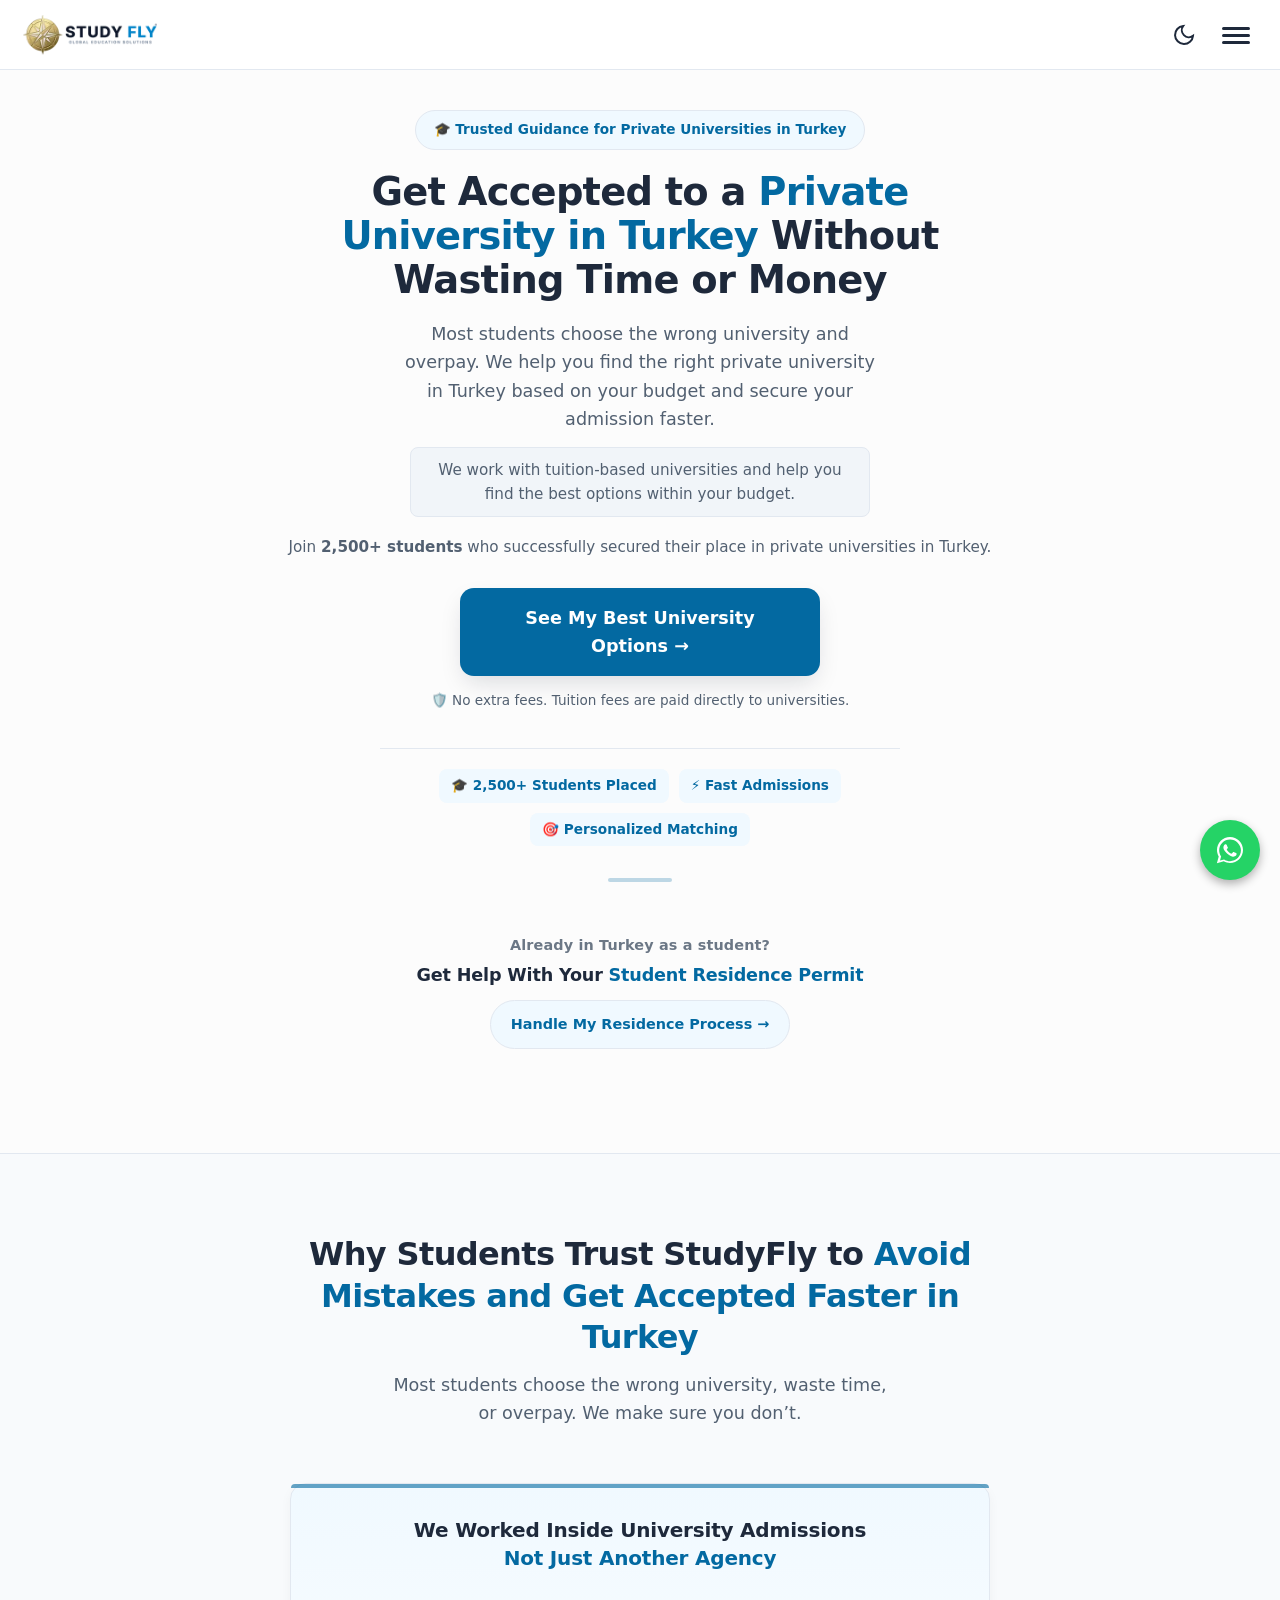
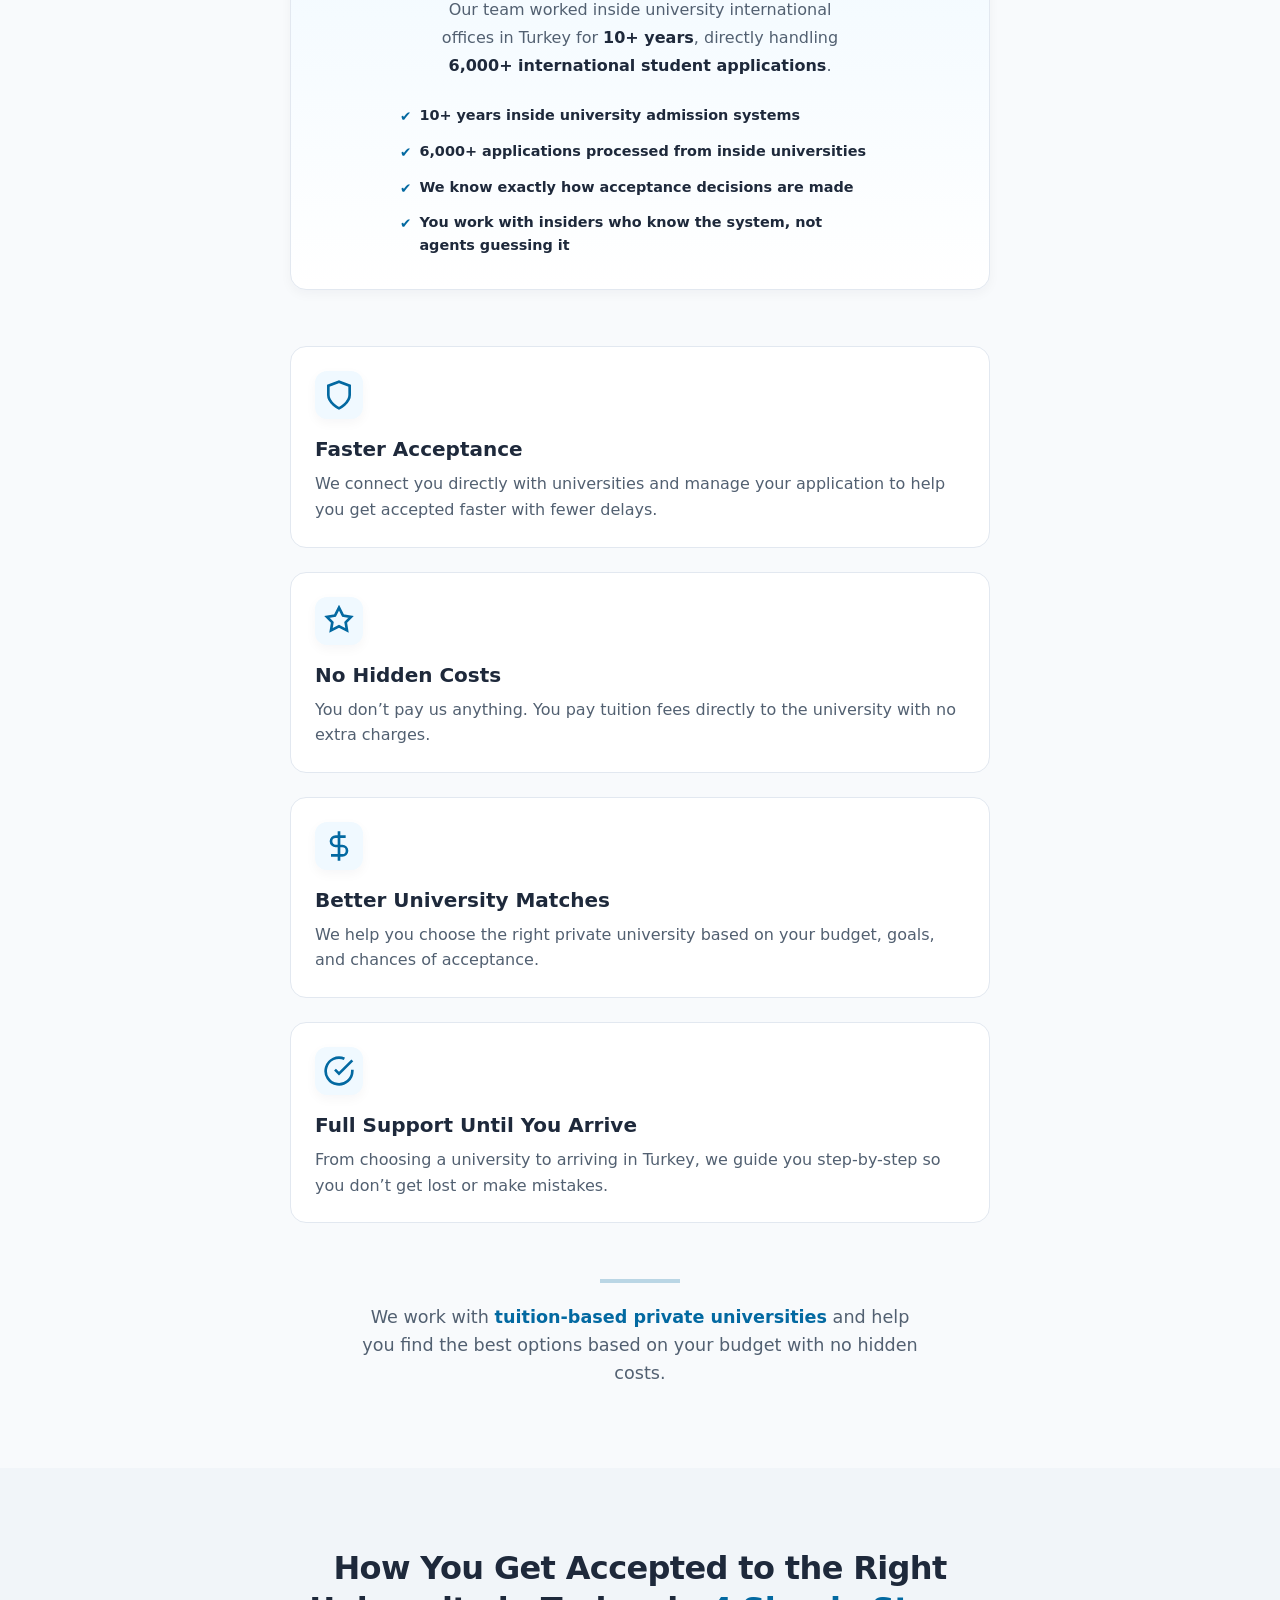
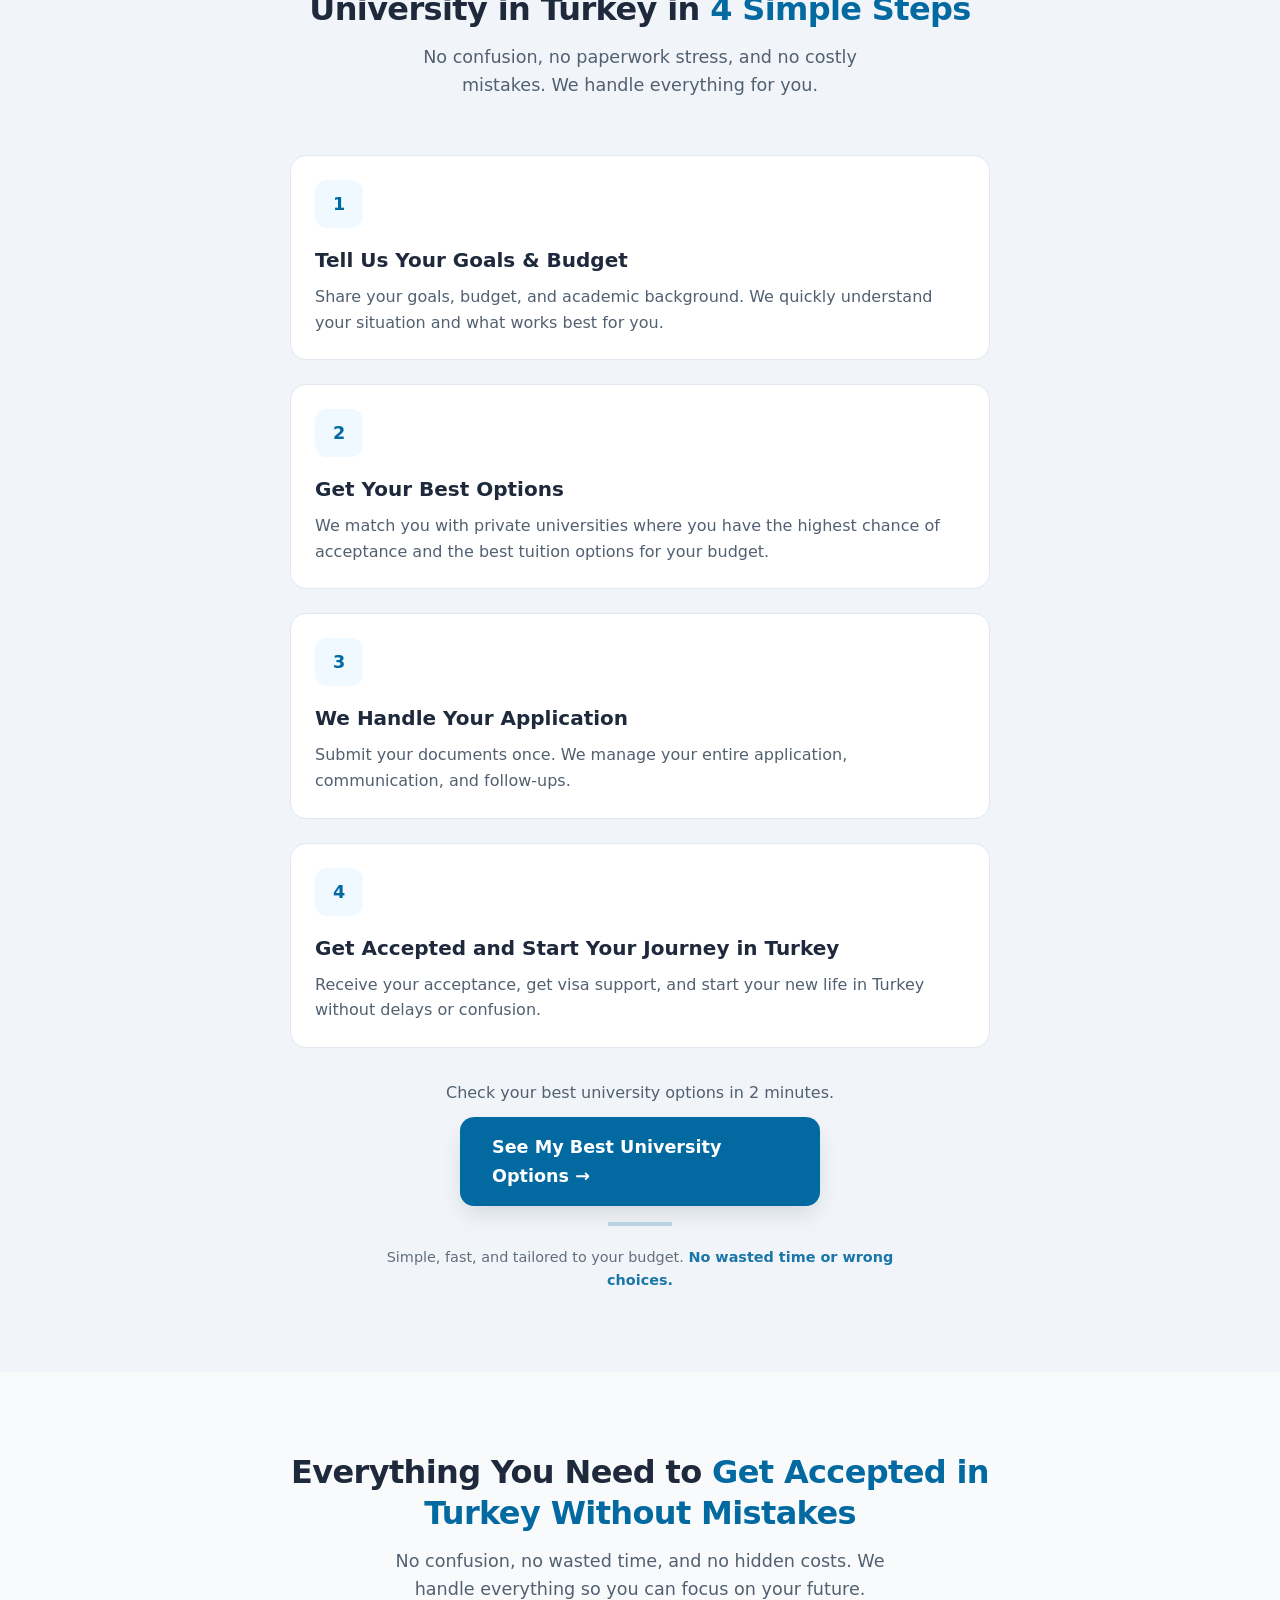
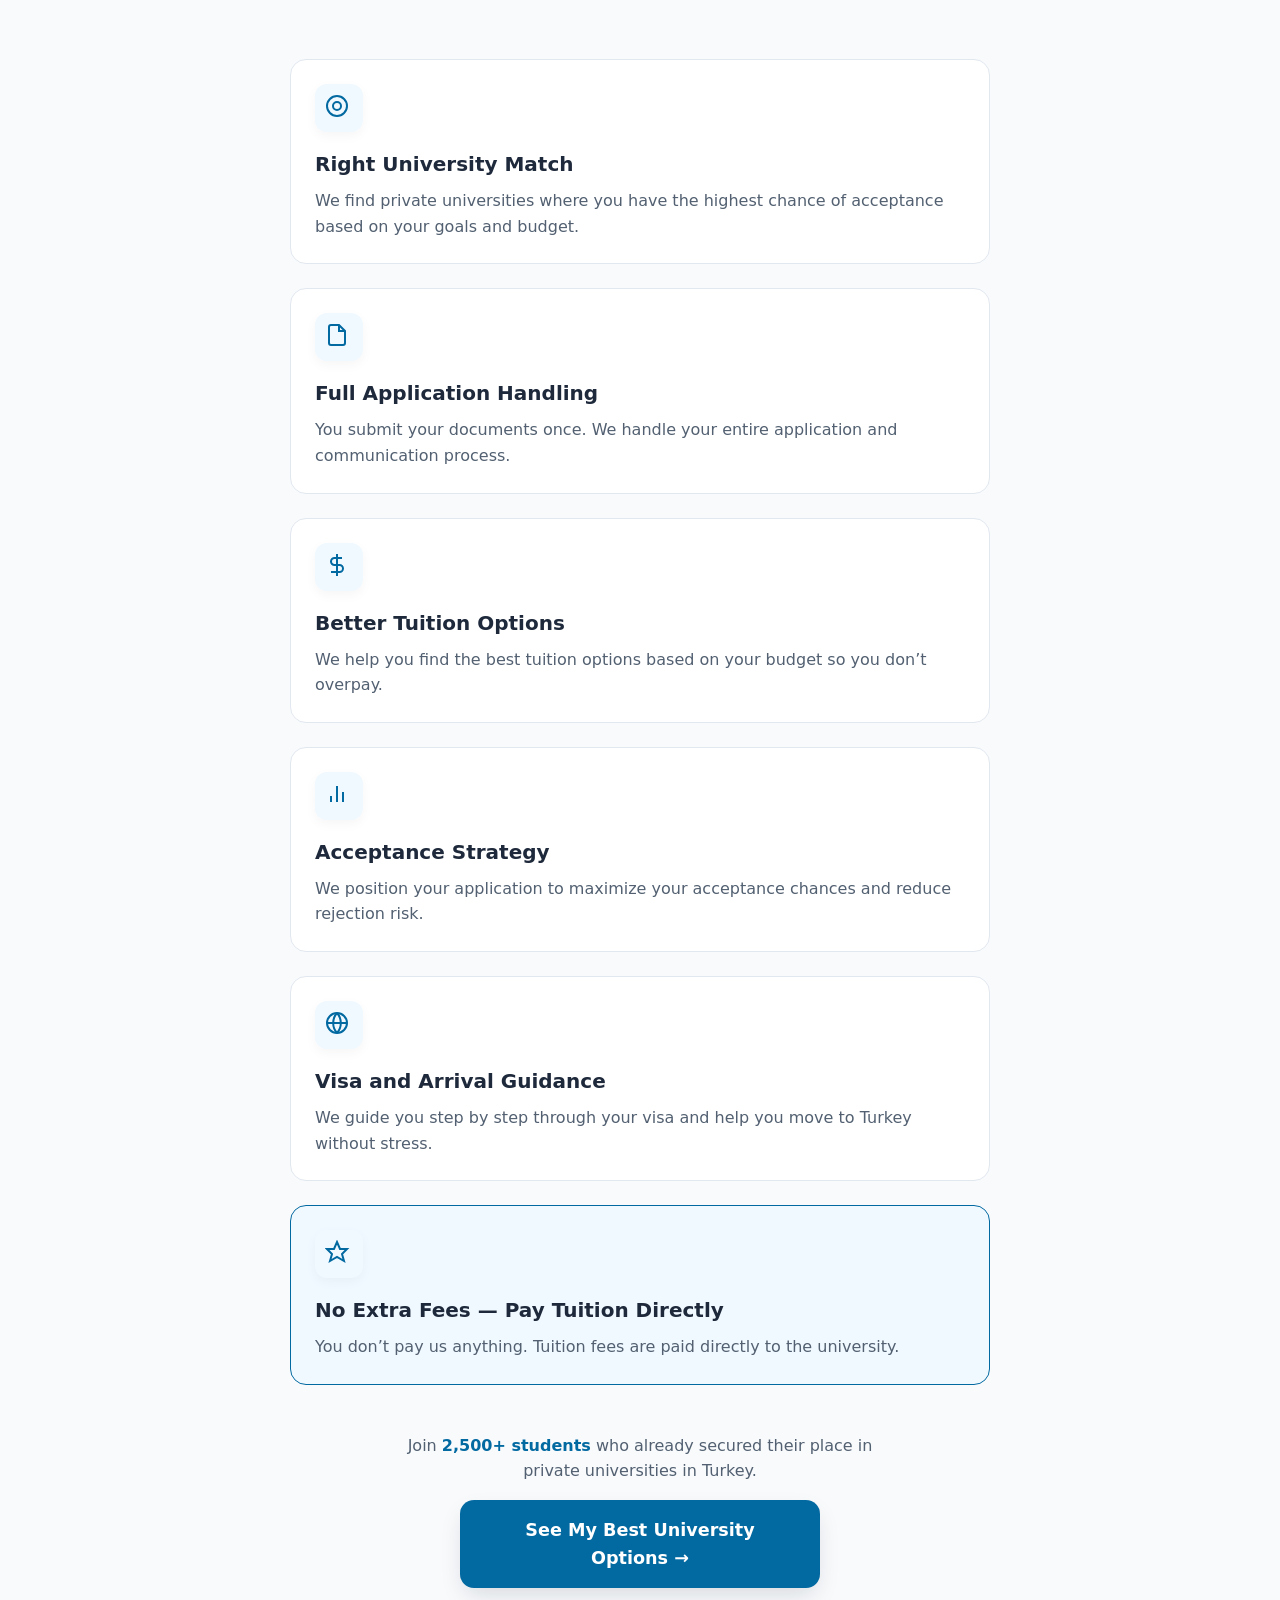
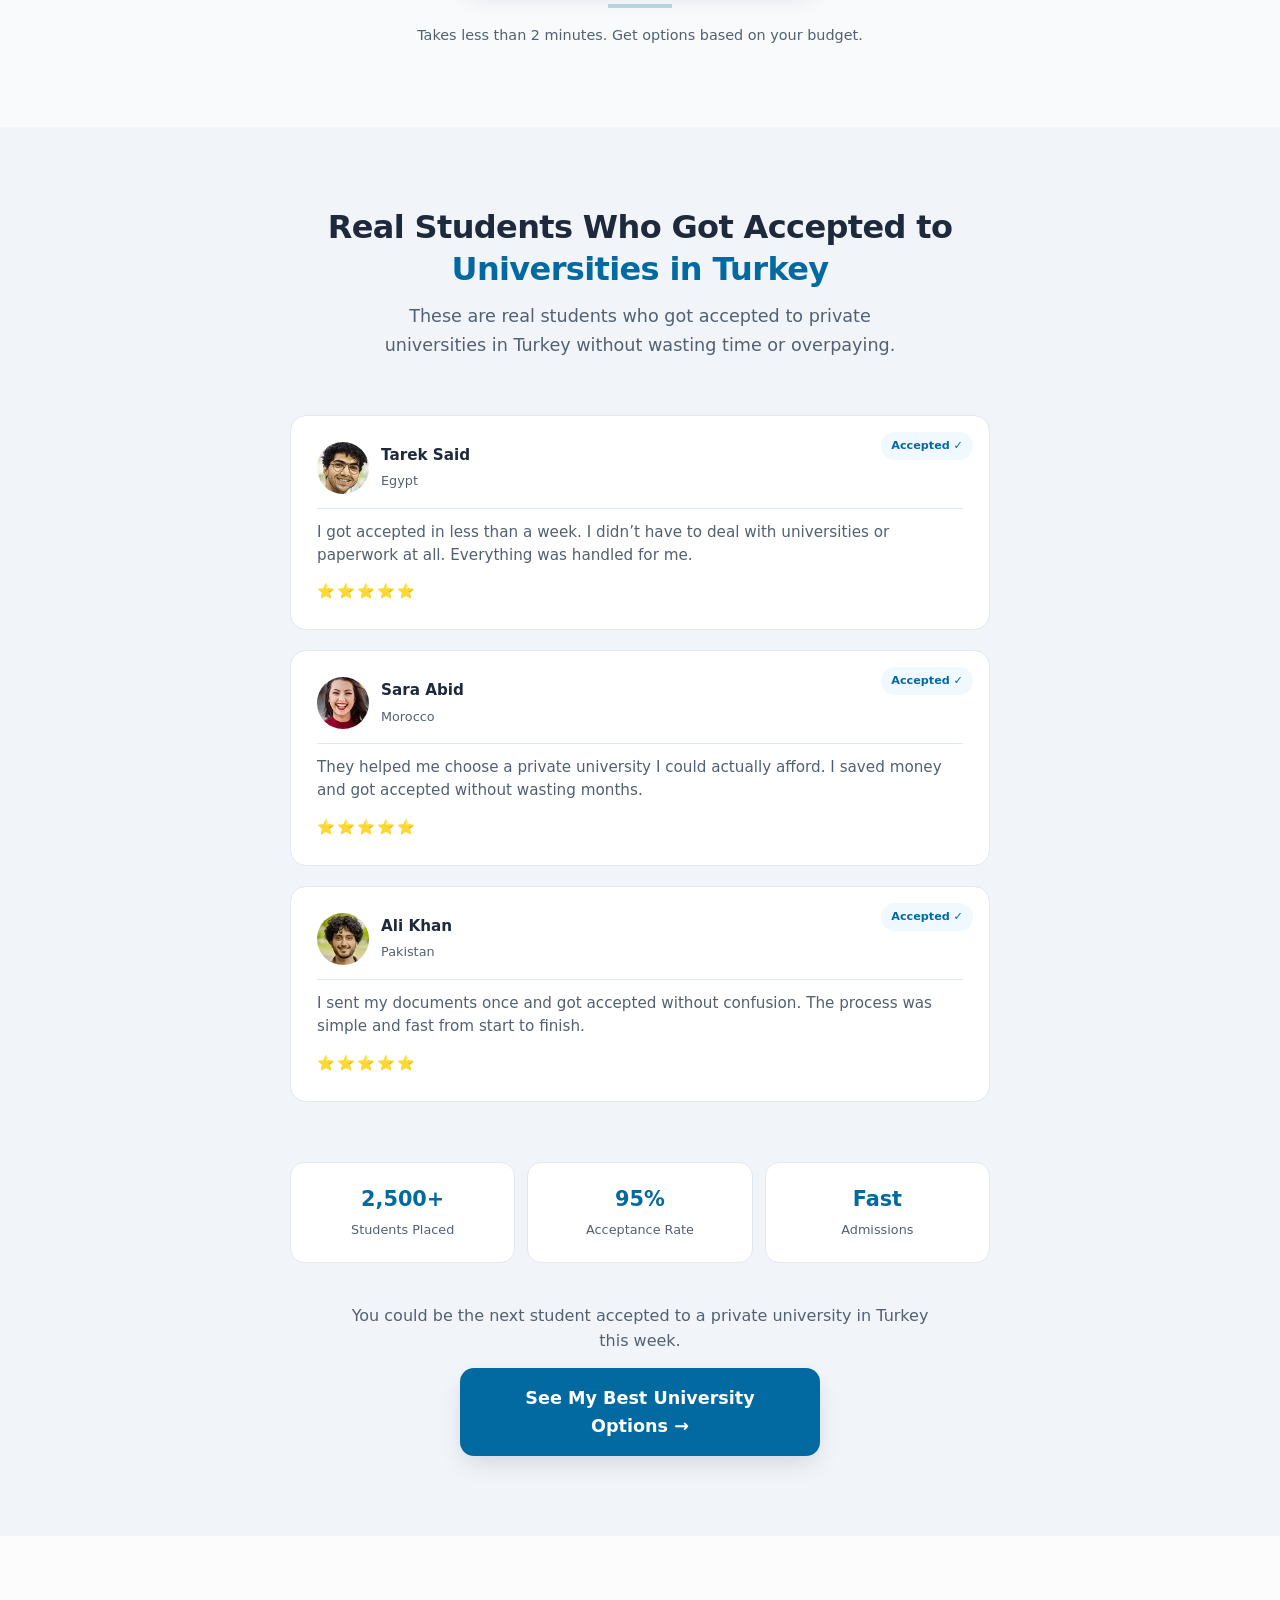
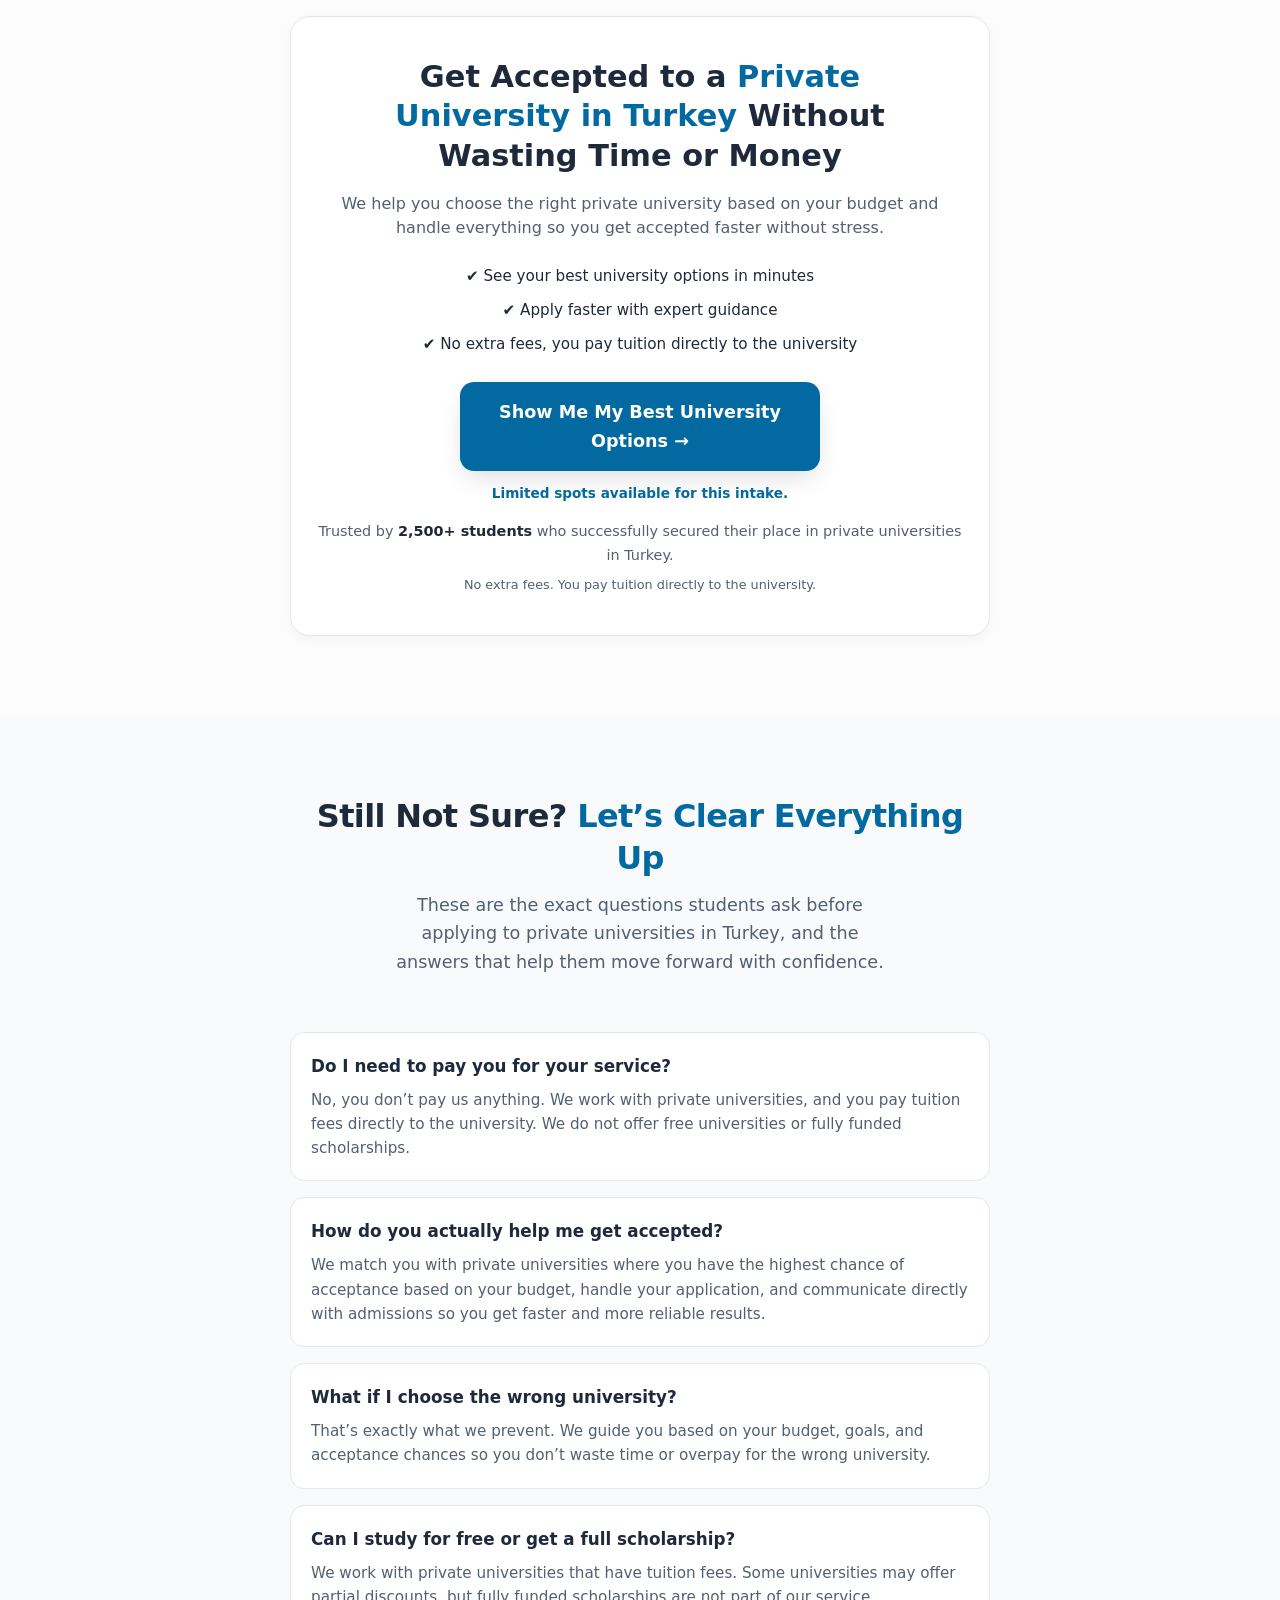
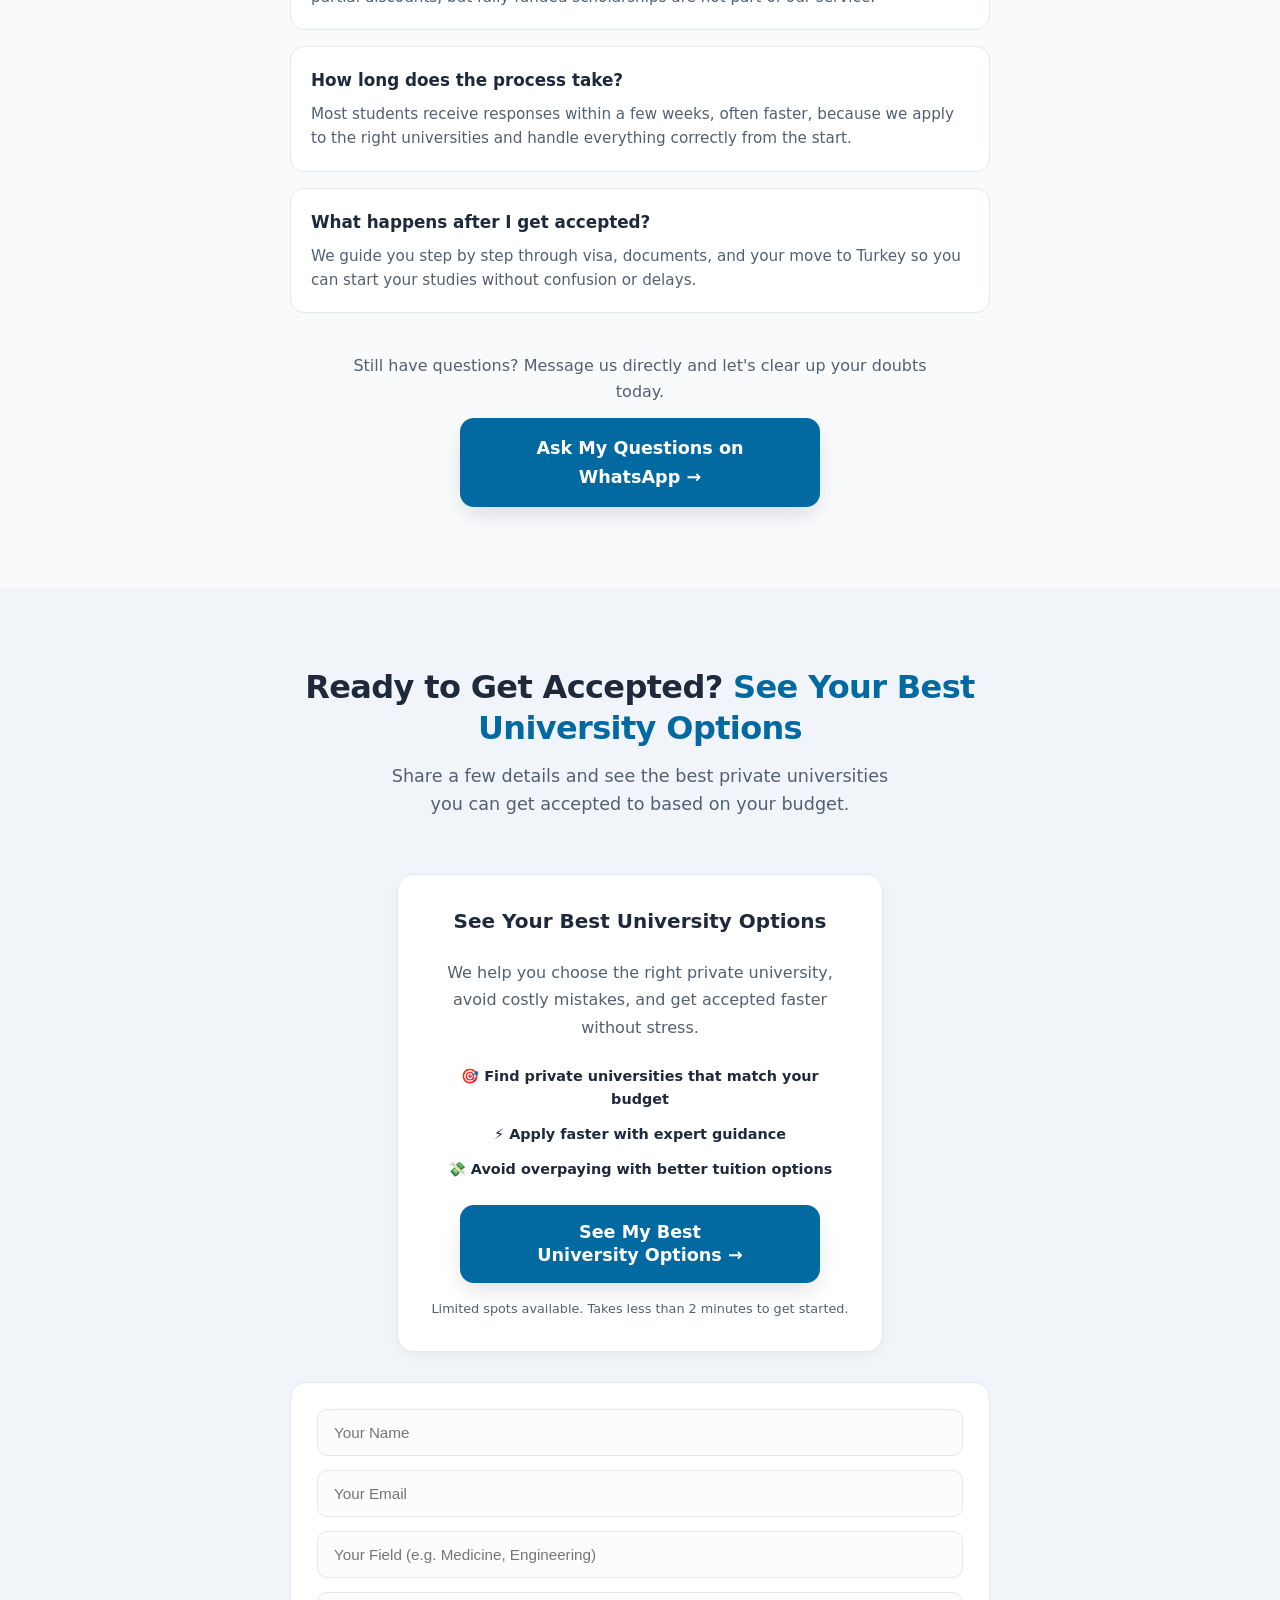
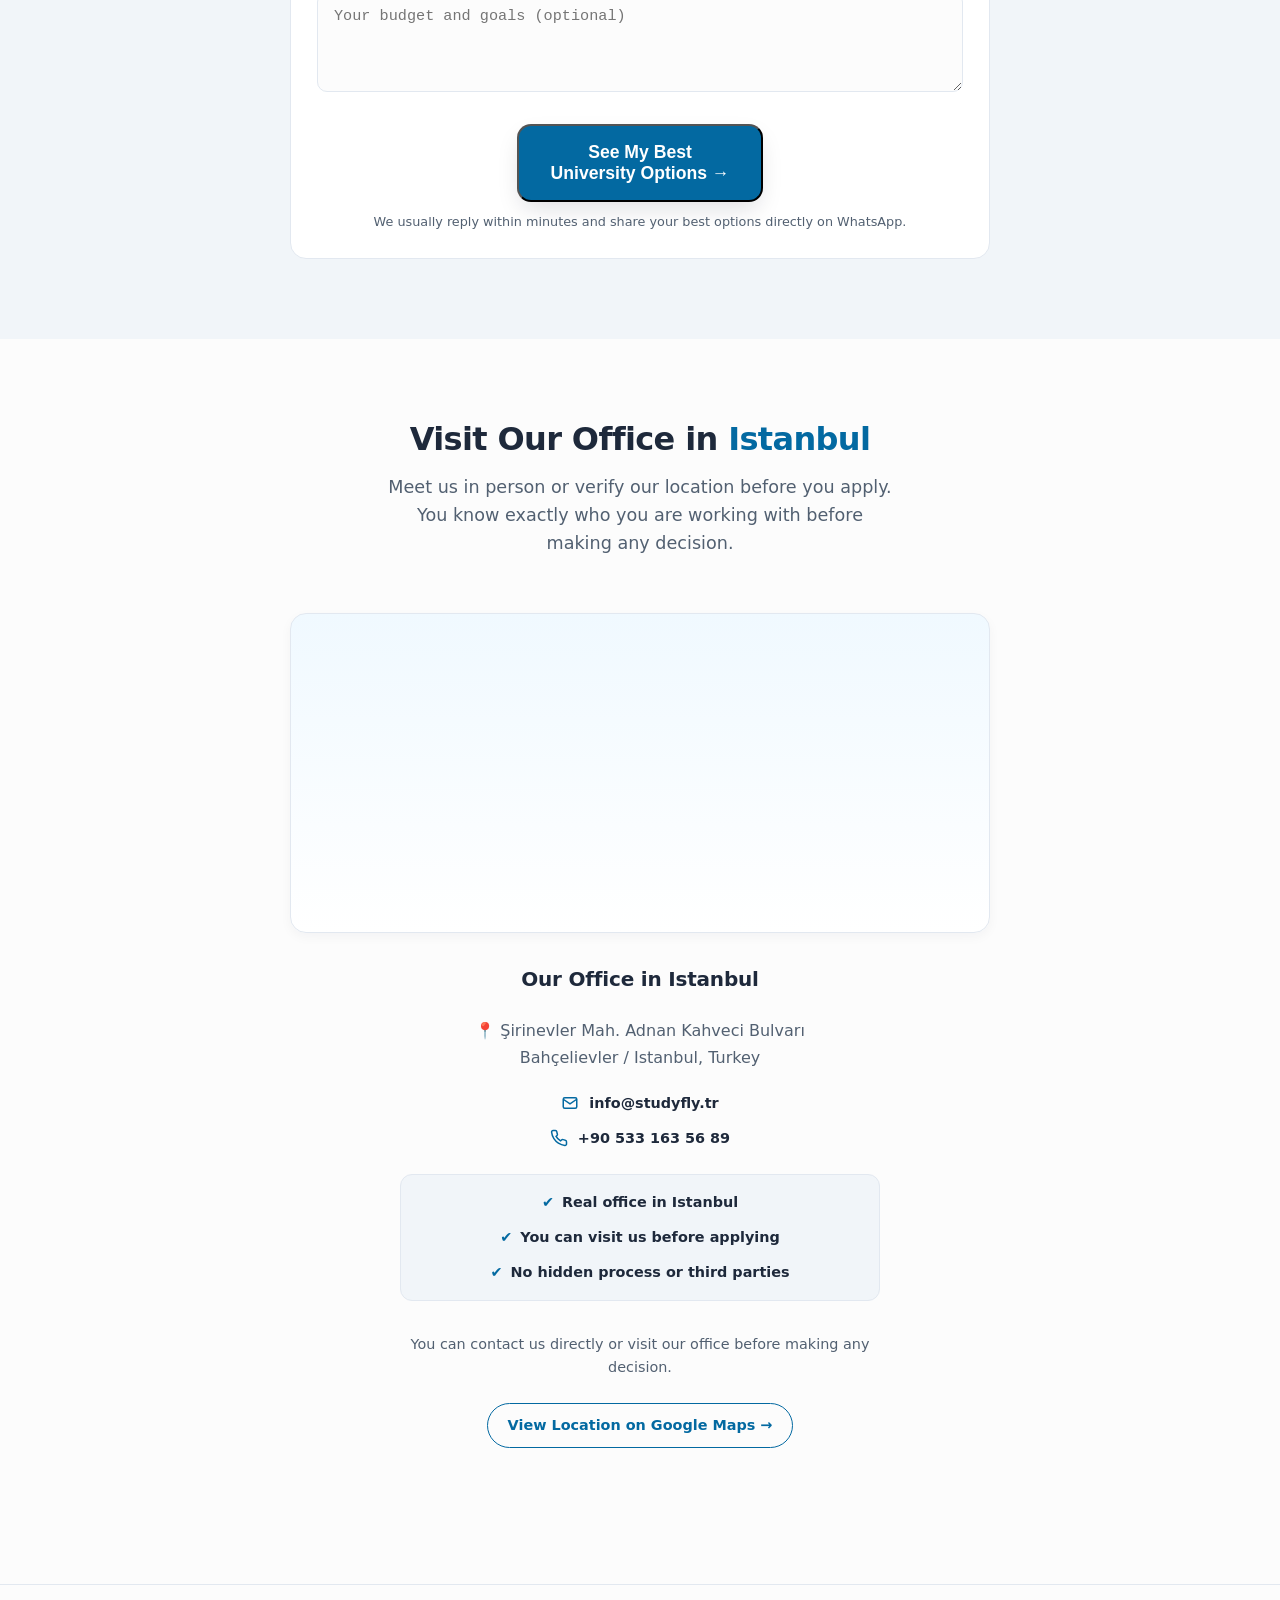
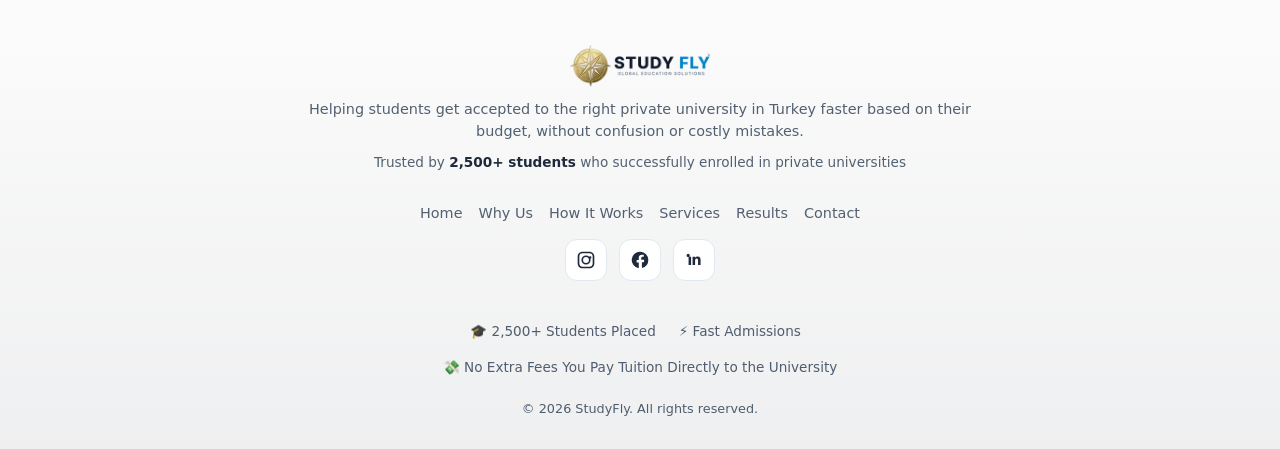
==== commit f9c7754b: "hero + residence CTA final" ====
--- a/index.html
+++ b/index.html
@@ -133,9 +133,23 @@
         <span class="badge-item">⚡ Fast Admissions</span>
         <span class="badge-item">🎯 Personalized Matching</span>
     </div>
+    <p class="hero-divider"></p>
+    <div class="residence-redirect">
+    <p class="redirect-text">
+        Already in Turkey as a student?
+    </p>
+
+    <h3 class="redirect-title">
+        Get Help With Your <span class="text-accent">Student Residence Permit</span>
+    </h3>
+
+    <a href="/residence" class="btn-secondary" data-cta="Residence Redirect">
+        Handle My Residence Process →
+    </a>
+</div>
 
 </section>
-    
+   
 <section id="why-us" class="section why-us section-padding section-alt">
     <div class="container">
 
--- a/style.css
+++ b/style.css
@@ -410,6 +410,66 @@
     overflow: hidden;
 }
 /* =========================================
+   HERO → RESIDENCE INLINE CTA
+========================================= */
+
+.residence-redirect {
+    margin-top: 28px;
+    text-align: center;
+    max-width: 480px;
+}
+
+/* üst text (soft trigger) */
+.redirect-text {
+    font-size: var(--text-xs);
+    color: var(--text-secondary);
+    margin-bottom: 6px;
+    opacity: 0.9;
+}
+
+/* title */
+.redirect-title {
+    font-size: var(--text-lg);
+    font-weight: 700;
+    line-height: 1.4;
+    margin-bottom: 12px;
+    color: var(--text-primary);
+}
+
+/* button */
+.residence-redirect .btn-secondary {
+    display: inline-flex;
+    align-items: center;
+    justify-content: center;
+
+    padding: 12px 20px;
+
+    border-radius: 999px;
+    border: 1px solid var(--border-color);
+
+    font-size: var(--text-sm);
+    font-weight: 700;
+
+    background: transparent;
+    color: var(--color-accent);
+
+    min-height: 40px;
+
+    transition: var(--transition);
+}
+
+/* hover */
+.residence-redirect .btn-secondary:hover {
+    background: var(--color-accent);
+    color: #fff;
+    transform: translateY(-1px);
+}
+
+/* active */
+.residence-redirect .btn-secondary:active {
+    transform: scale(0.96);
+}
+/* =========================================
    HERO SECTION (OPTIMIZED)
 ========================================= */
 
@@ -544,6 +604,94 @@
     font-weight: 600;
     font-size: 0.85rem;
 }
+/* =========================================
+   HERO DIVIDER (SYSTEM MATCH)
+========================================= */
+
+.hero-divider {
+    width: 64px; /* process ile aynı grid */
+    height: 4px;
+
+    margin: 32px auto 24px;
+
+    background: var(--color-accent);
+    opacity: 0.25;
+
+    border-radius: 2px;
+}
+/* =========================================
+   RESIDENCE REDIRECT (INLINE HERO CTA)
+========================================= */
+
+.residence-redirect {
+    text-align: center;
+    max-width: 480px;
+    margin-left: auto;
+    margin-right: auto;
+    margin-bottom: 24px;
+}
+
+/* small intro */
+.redirect-text {
+    font-size: var(--text-sm);
+    color: var(--text-secondary);
+    margin-bottom: 6px;
+    opacity: 0.85;          /* biraz daha soft */
+    font-weight: 600;
+    letter-spacing: 0.01em; /* 0.02 → düşürdük */
+}
+
+/* title */
+.redirect-title {
+    font-size: var(--text-lg);
+    font-weight: 700;
+    line-height: 1.4;
+
+    max-width: 460px;
+    margin-left: auto;
+    margin-right: auto;
+
+    margin-bottom: 12px;
+    color: var(--text-primary);
+
+    letter-spacing: -0.01em;
+}
+
+/* button (secondary CTA) */
+.residence-redirect .btn-secondary {
+    display: inline-flex;
+    align-items: center;
+    justify-content: center;
+
+    padding: 12px 20px;
+
+    border-radius: 999px;
+    border: 1px solid var(--border-color);
+
+    font-size: var(--text-sm);
+    font-weight: 700;
+
+    background: var(--color-ice-blue); /* ✅ artık dolu ama soft */
+    color: var(--color-accent);
+
+    min-height: 40px;
+
+    transition: var(--transition);
+}
+
+/* hover */
+.residence-redirect .btn-secondary:hover {
+    background: var(--color-accent);
+    color: #fff;
+    transform: translateY(-1px);
+    box-shadow: var(--shadow-soft);
+}
+.residence-redirect .btn-secondary:active {
+    transform: scale(0.96);
+}
+
+
+
 
 /* =========================================
    WHY US SECTION (GOLDEN SYSTEM)
@@ -2297,4 +2445,127 @@
 
     width: 100%;                /* 🔥 garanti */
     max-width: 360px;           /* 🔥 hero ile aynı */
-}+}
+/* =========================================
+   RESIDENCE PAGE – SOCIAL PROOF (FINAL SYSTEM)
+========================================= */
+
+#residence-page .proof-grid {
+    display: grid;
+    grid-template-columns: 1fr;
+    gap: 16px;            /* card arası */
+    margin-top: 32px;     /* section ritmi (24 → 32 upgrade) */
+}
+
+#residence-page .proof-card {
+    background: var(--bg-card);
+    border: 1px solid var(--border-color);
+    border-radius: 12px;
+    padding: 16px;        /* ana iç boşluk */
+
+    display: flex;
+    flex-direction: column;
+    gap: 12px;            /* içerik arası */
+
+    transition: var(--transition);
+}
+
+#residence-page .proof-card:hover {
+    transform: translateY(-2px);
+    box-shadow: var(--shadow-soft);
+}
+
+/* 👤 USER HEADER */
+#residence-page .proof-user {
+    display: flex;
+    align-items: center;
+    gap: 12px;            /* 10 → 12 (sisteme oturdu) */
+}
+
+/* avatar */
+#residence-page .proof-user img {
+    width: 40px;          /* 8px grid → 40 = 5x8 */
+    height: 40px;
+    border-radius: 50%;
+    object-fit: cover;
+}
+
+/* name */
+#residence-page .proof-user strong {
+    font-size: var(--text-sm);
+    color: var(--text-primary);
+    display: block;
+    line-height: 1.2;
+}
+
+/* location */
+#residence-page .proof-user span {
+    font-size: var(--text-xs);
+    color: var(--text-secondary);
+}
+
+/* divider */
+#residence-page .proof-divider {
+    height: 1px;
+    background: var(--border-color);
+    margin: 8px 0;        /* 🔥 kritik: 0 → 8 */
+}
+
+/* text */
+#residence-page .proof-text {
+    font-size: var(--text-sm);
+    line-height: 1.6;
+    color: var(--text-primary);
+}
+
+/* stars */
+#residence-page .proof-stars {
+    font-size: var(--text-sm);
+    letter-spacing: 2px;
+    color: #f59e0b;
+}
+
+/* section closing note */
+#residence-page .proof-grid + .process-note {
+    margin-top: 24px;     /* 16 → 24 (daha premium kapanış) */
+}
+/* =========================================
+   RESIDENCE PAGE – FINAL CTA
+========================================= */
+
+#residence-page .section:last-of-type {
+    text-align: center;
+}
+
+/* başlık */
+#residence-page .section:last-of-type .section-title {
+    margin-bottom: 12px;   /* 8-12 scale */
+}
+
+/* subtitle */
+#residence-page .section:last-of-type .section-subtitle {
+    font-size: var(--text-md);
+    margin-bottom: 24px;   /* 🔥 ana boşluk */
+    max-width: 600px;
+    margin-left: auto;
+    margin-right: auto;
+}
+
+/* CTA button alanı */
+#residence-page .section:last-of-type .process-cta {
+    margin-bottom: 16px;
+    display: flex;
+    justify-content: center;
+}
+
+/* button zaten global → sadece hizalama */
+#residence-page .section:last-of-type .btn-main {
+    max-width: 360px;
+}
+
+/* reassurance */
+#residence-page .section:last-of-type .micro-reassurance {
+    font-size: var(--text-xs);
+    color: var(--text-secondary);
+    margin-top: 8px;
+}
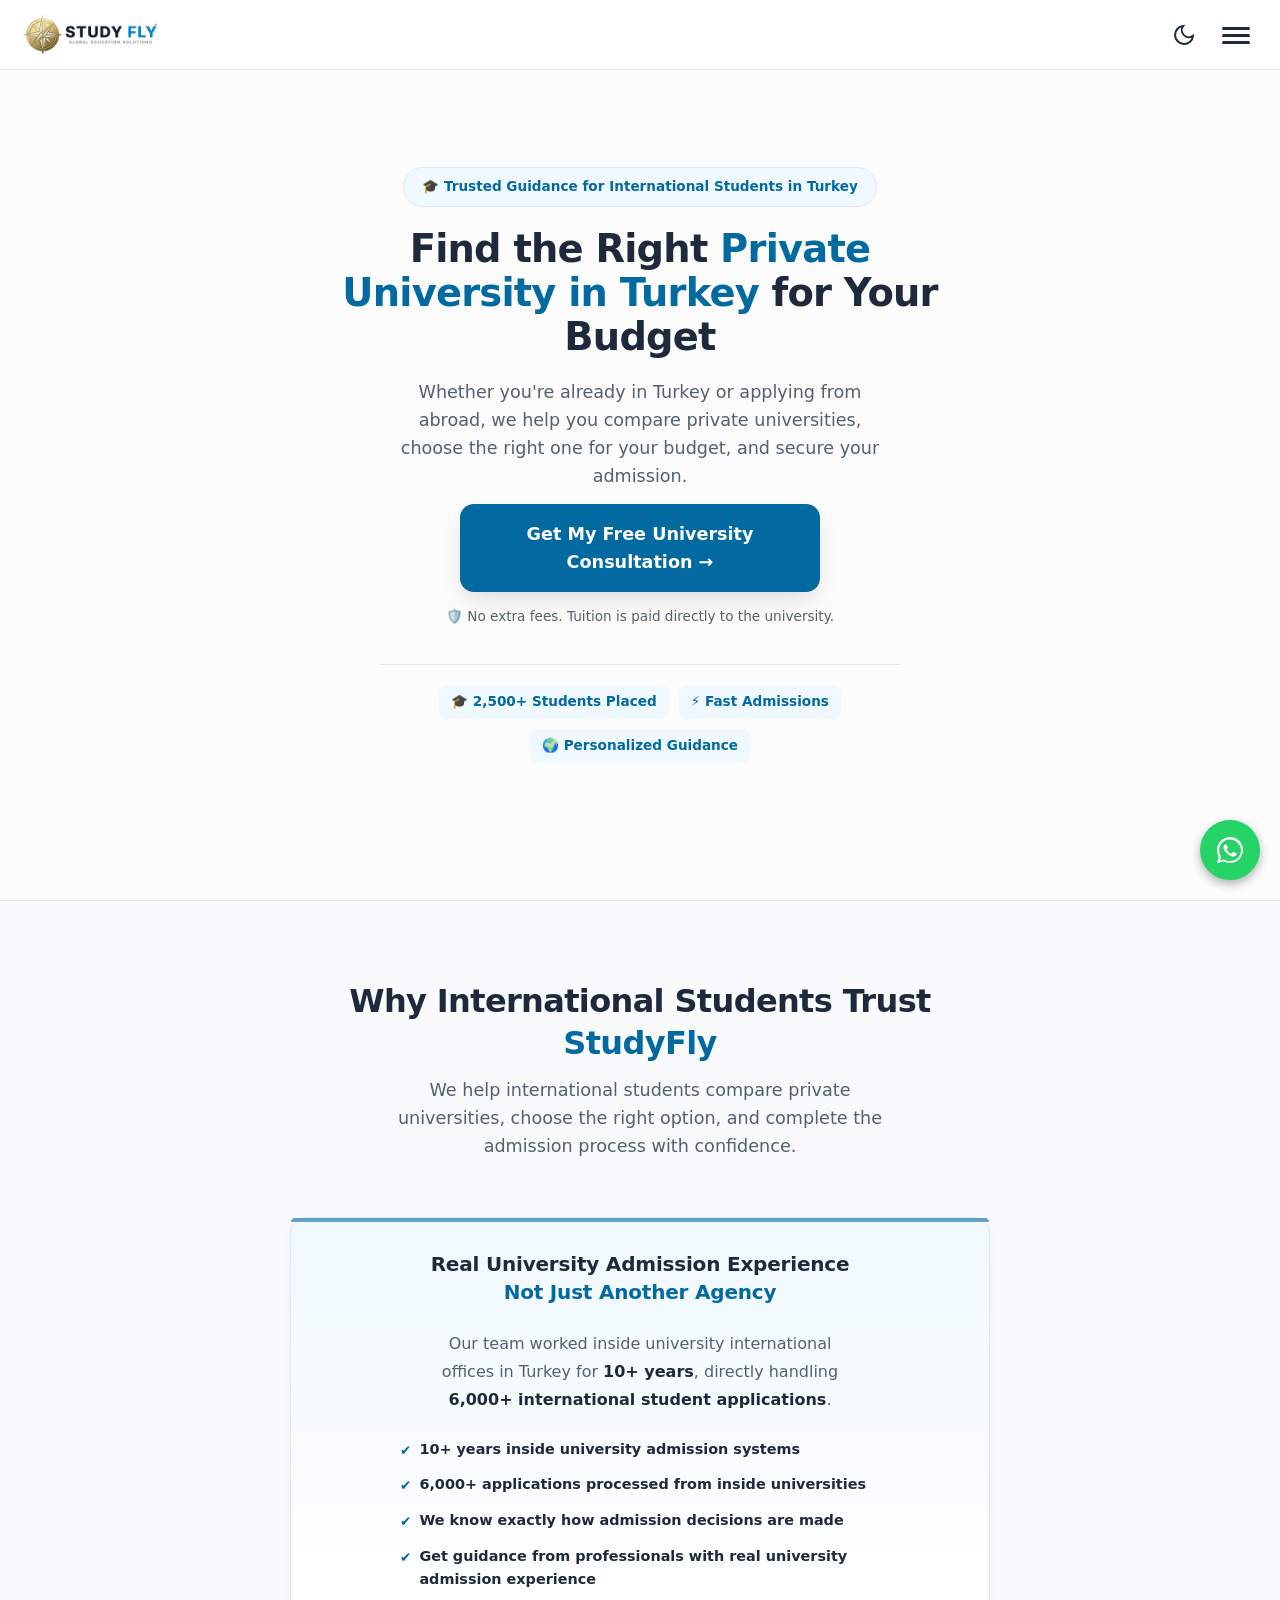
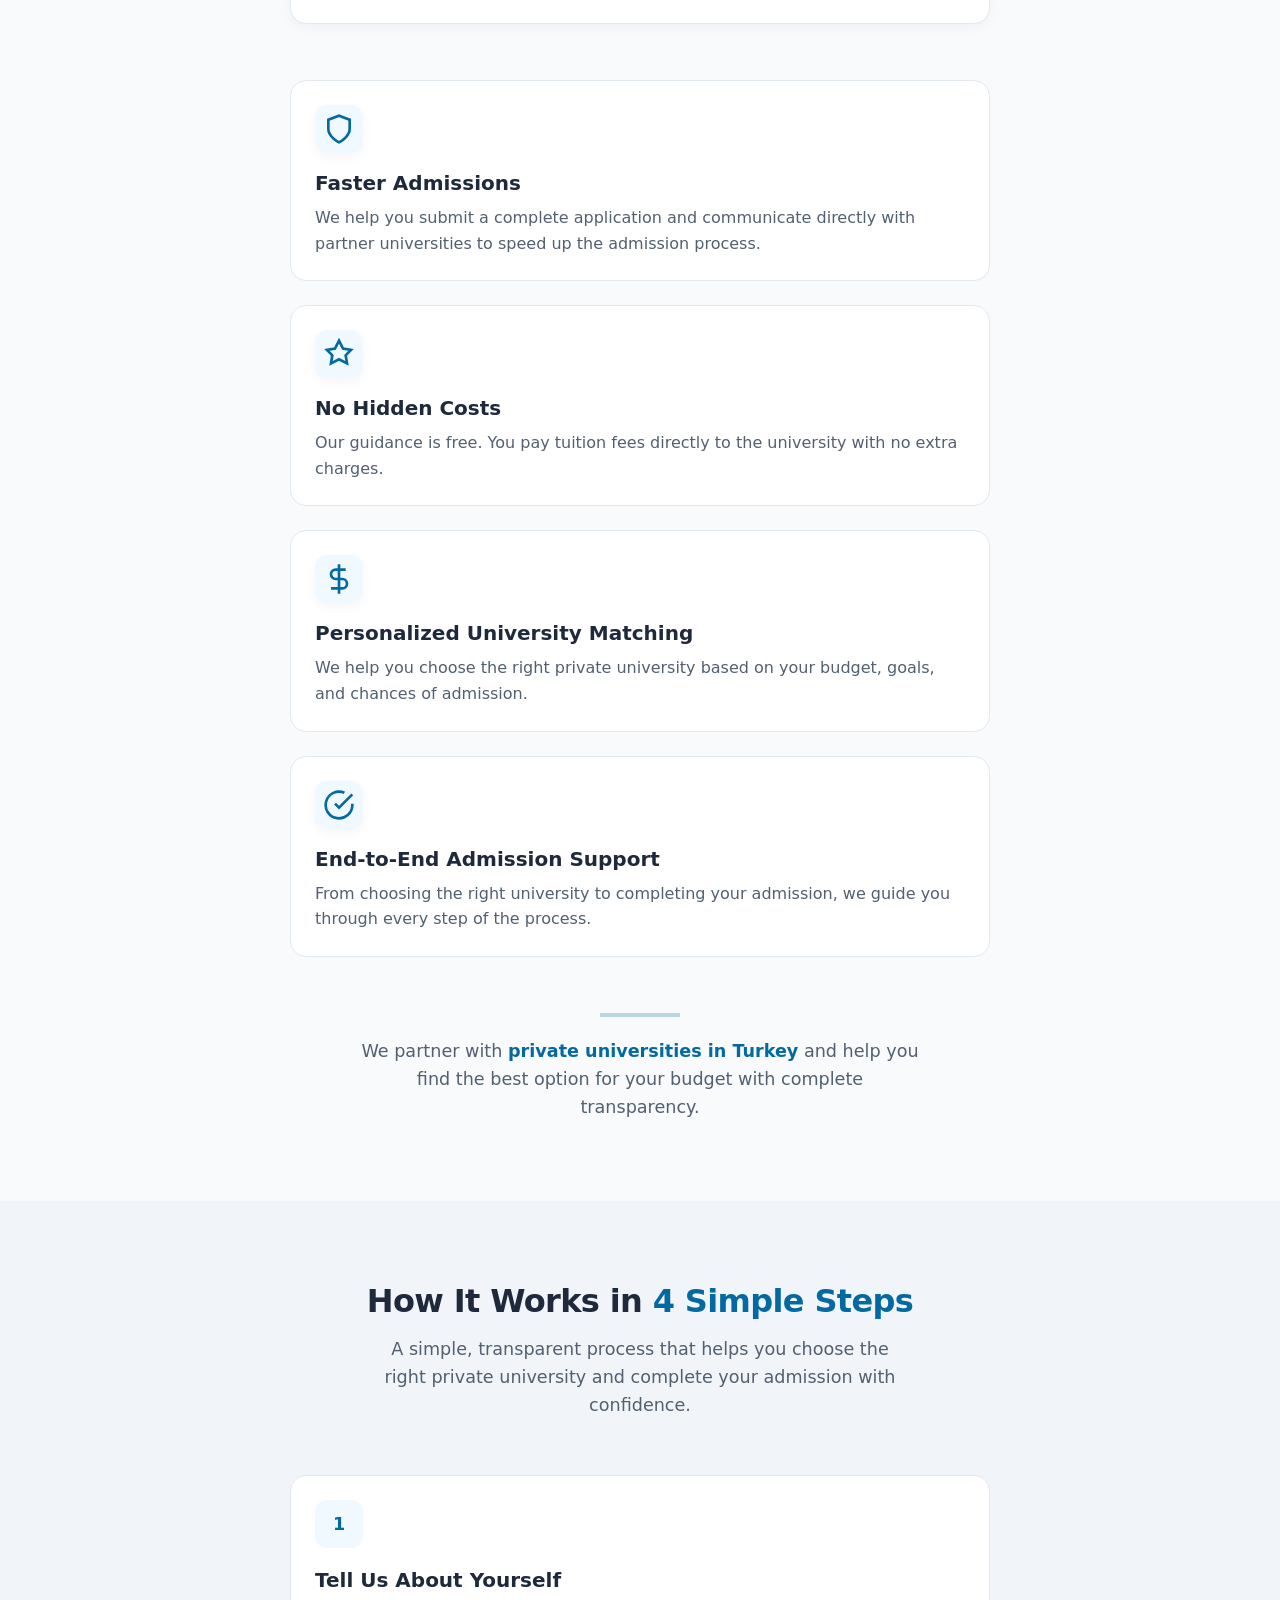
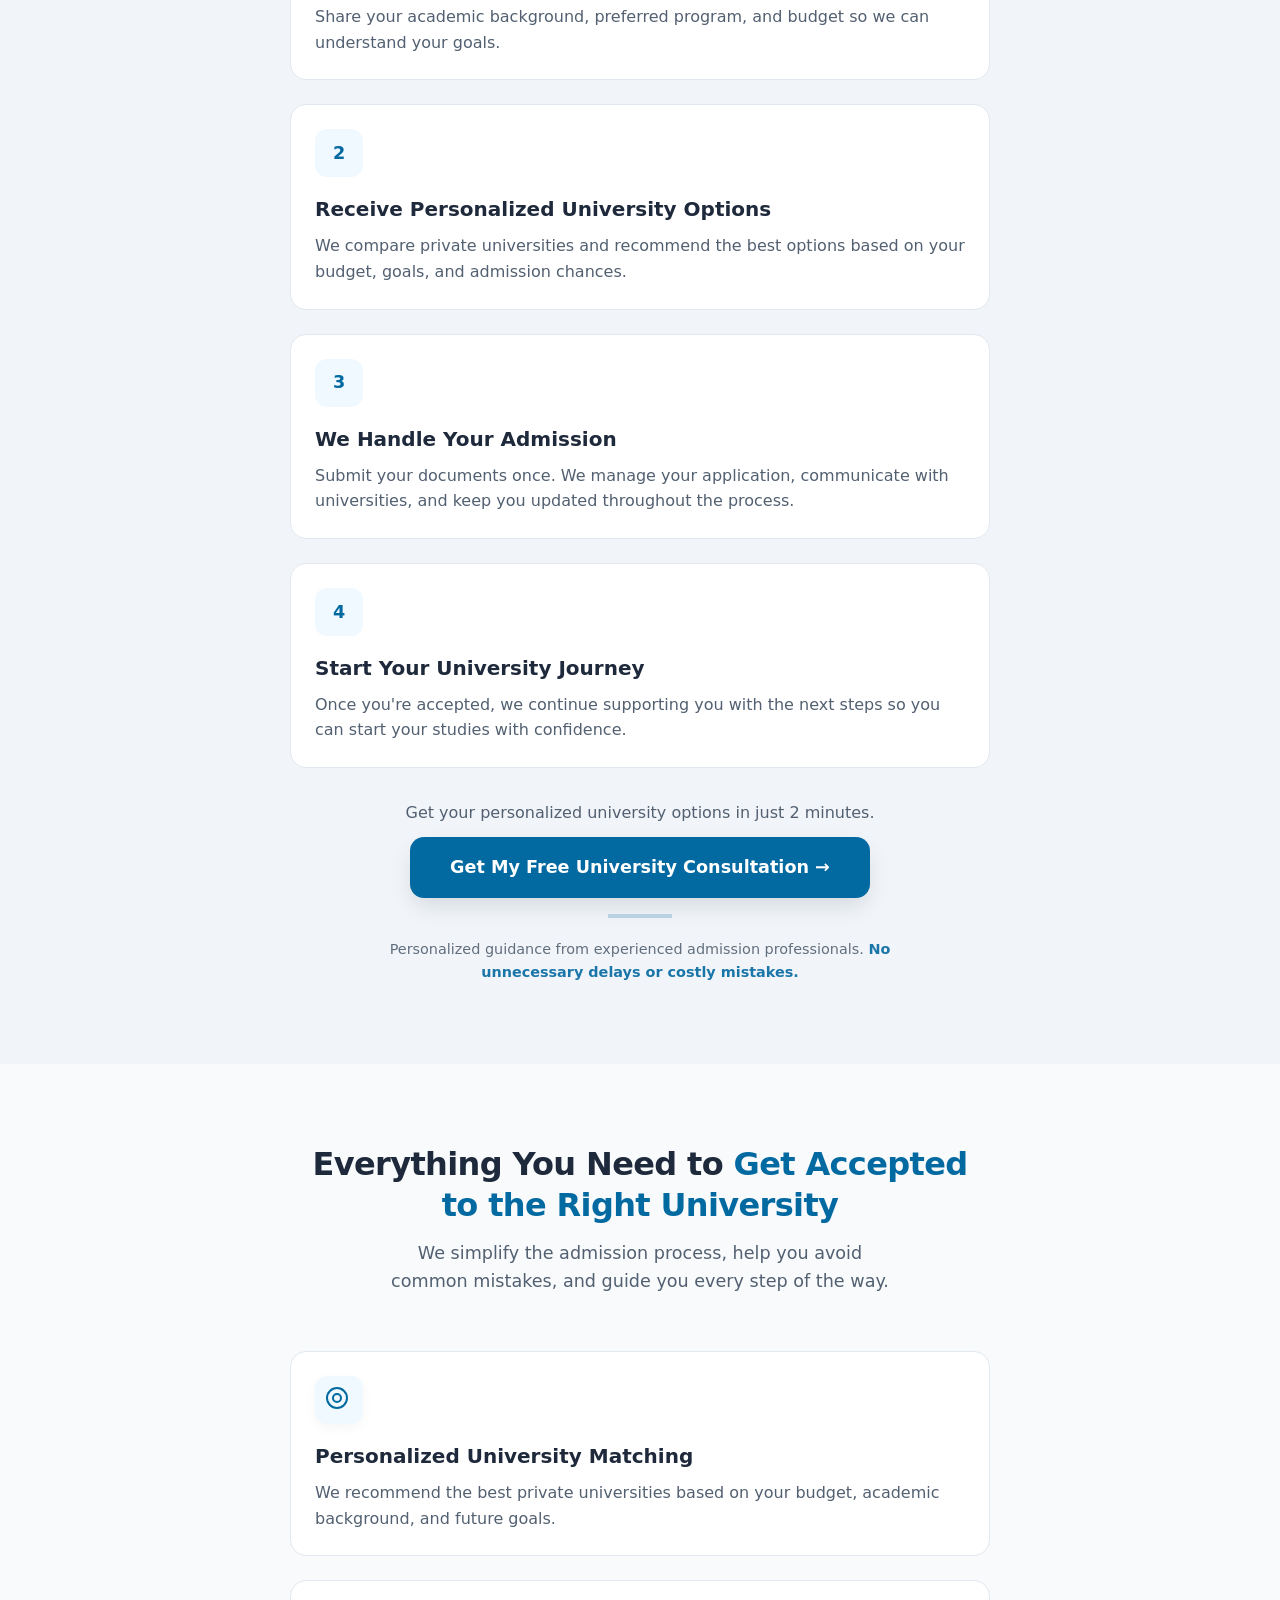
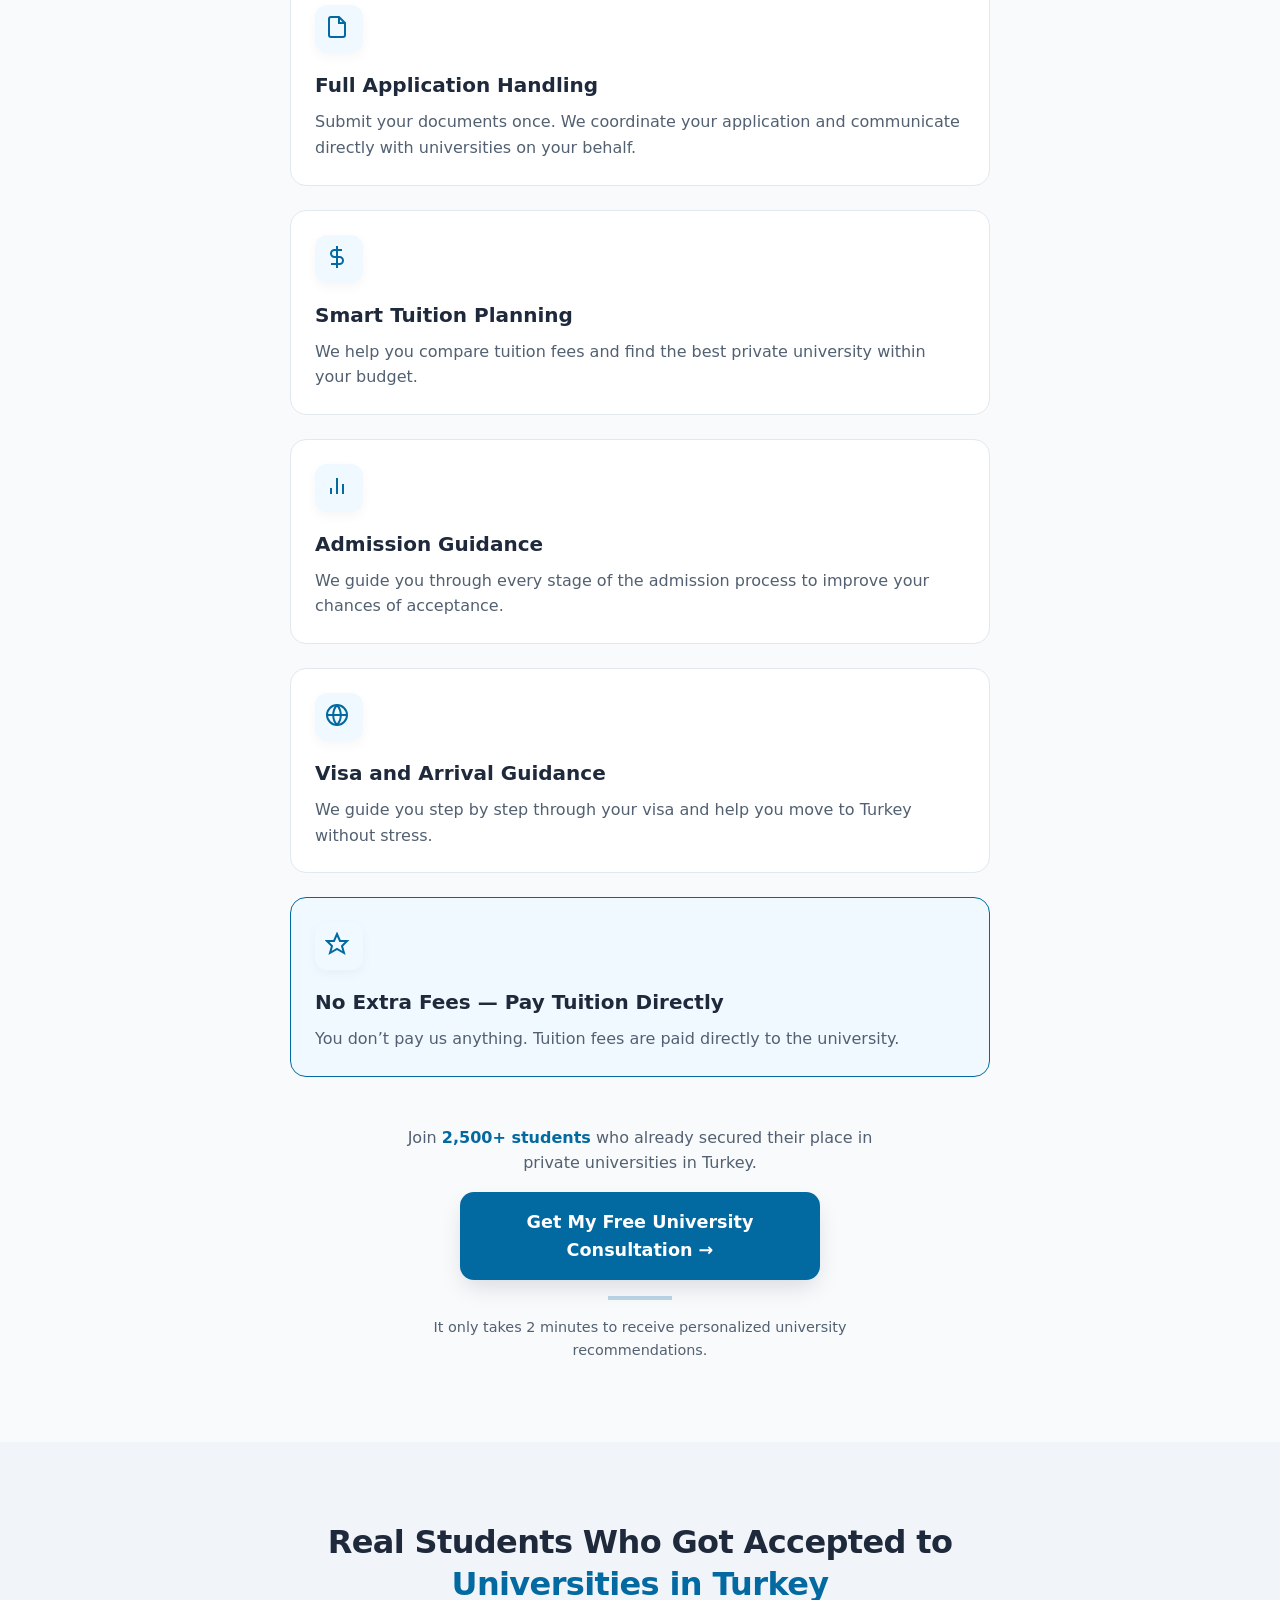
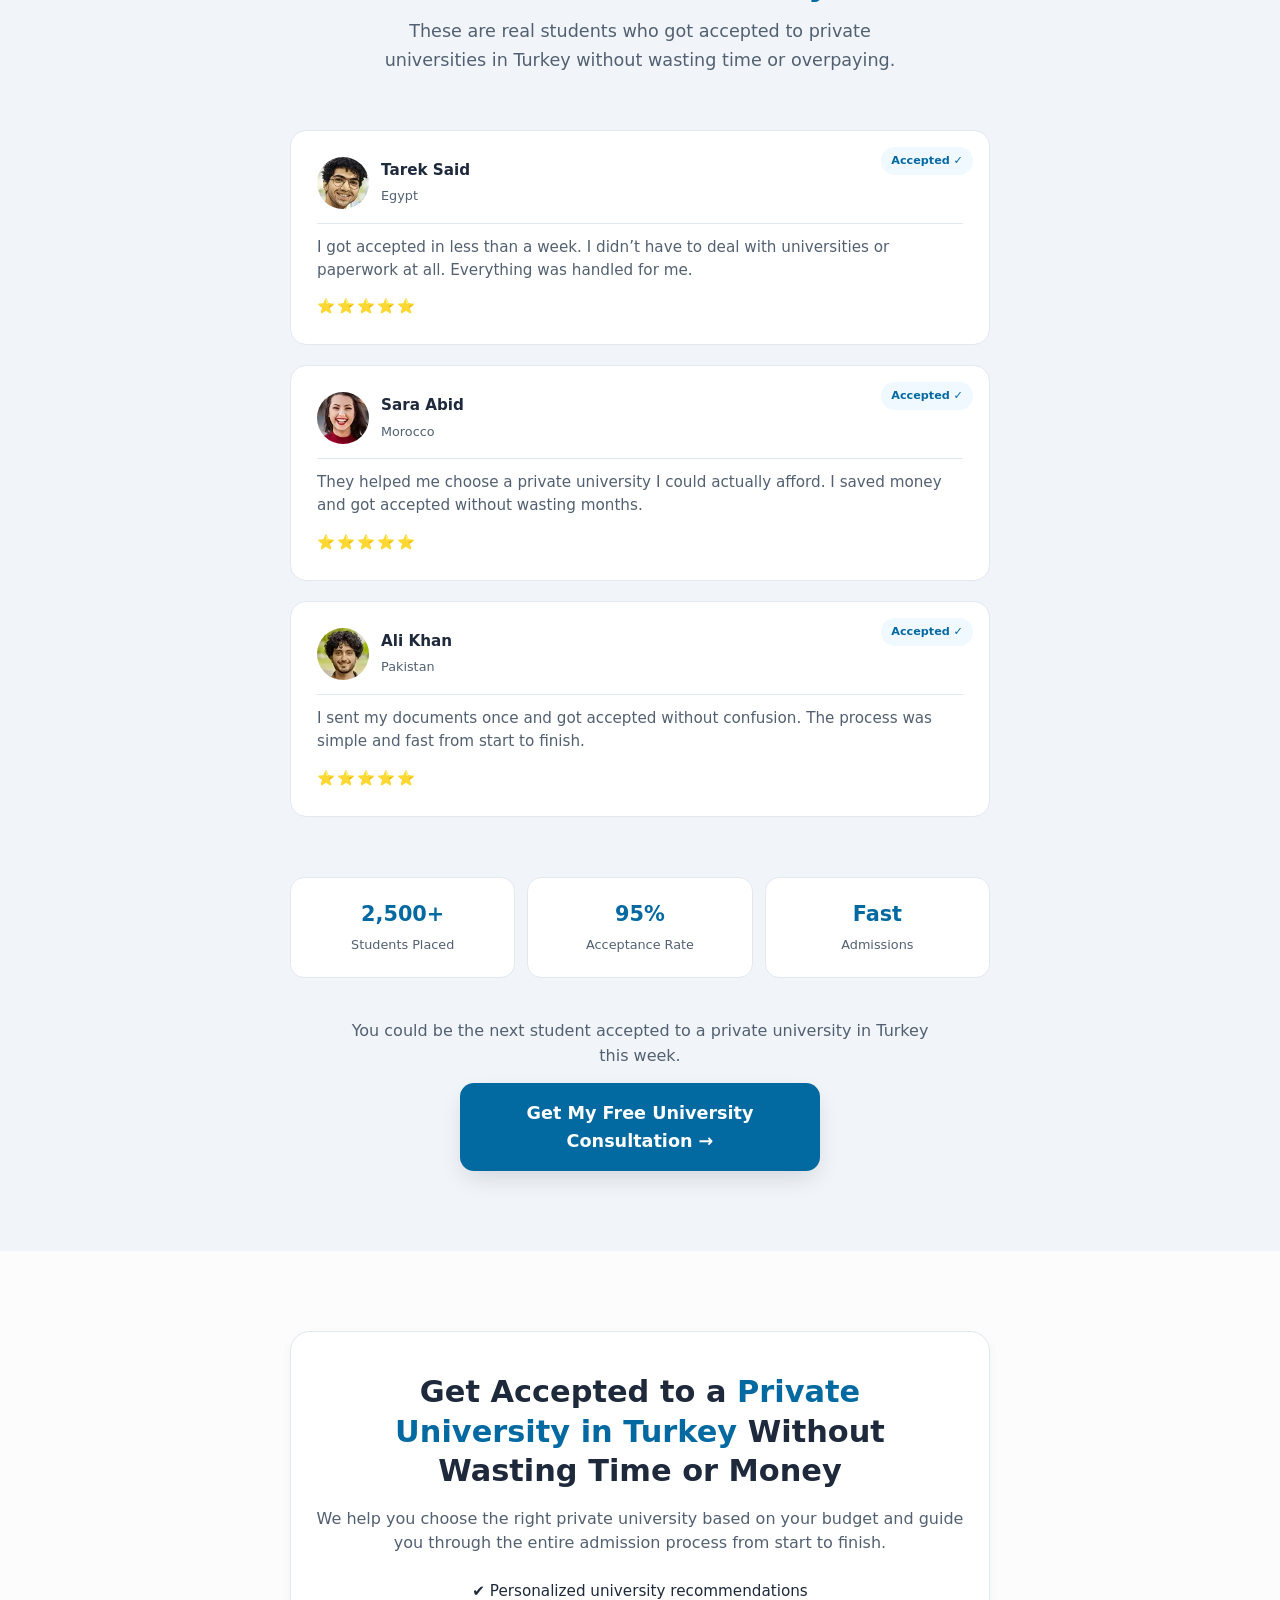
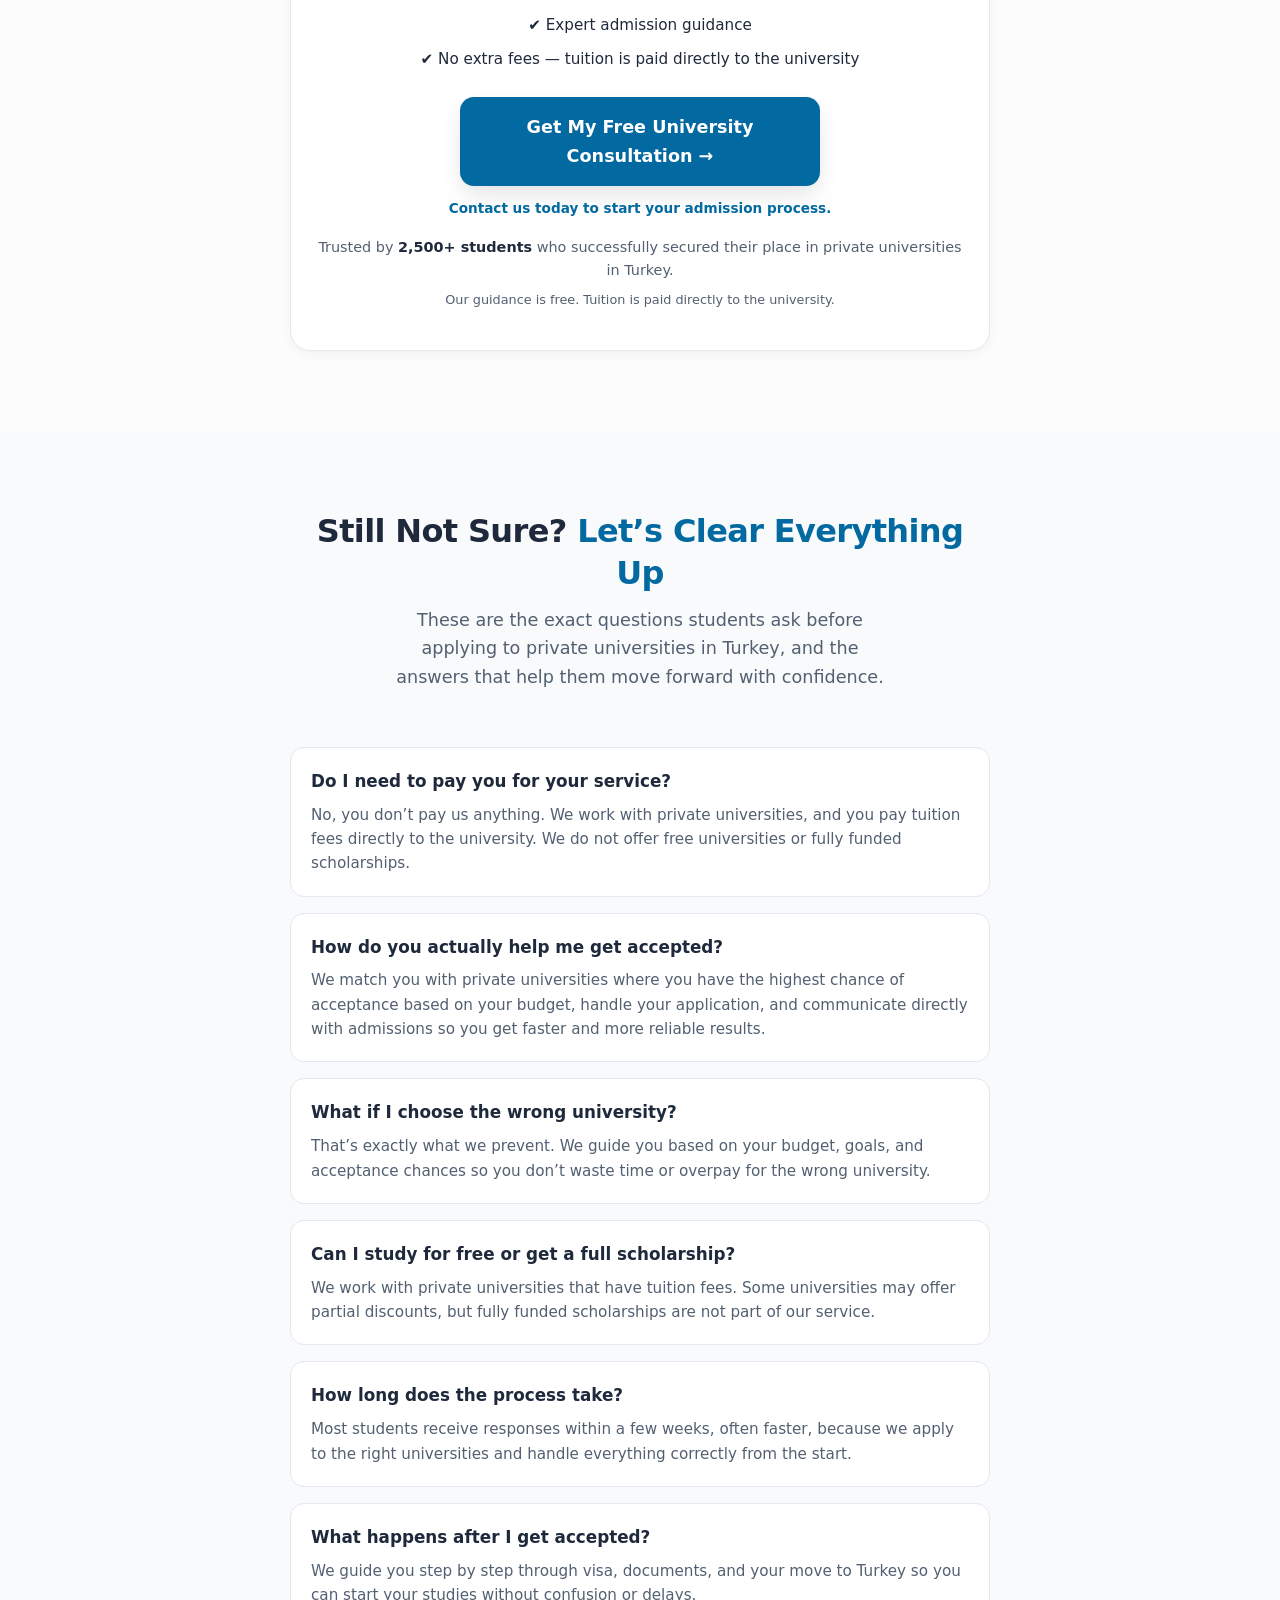
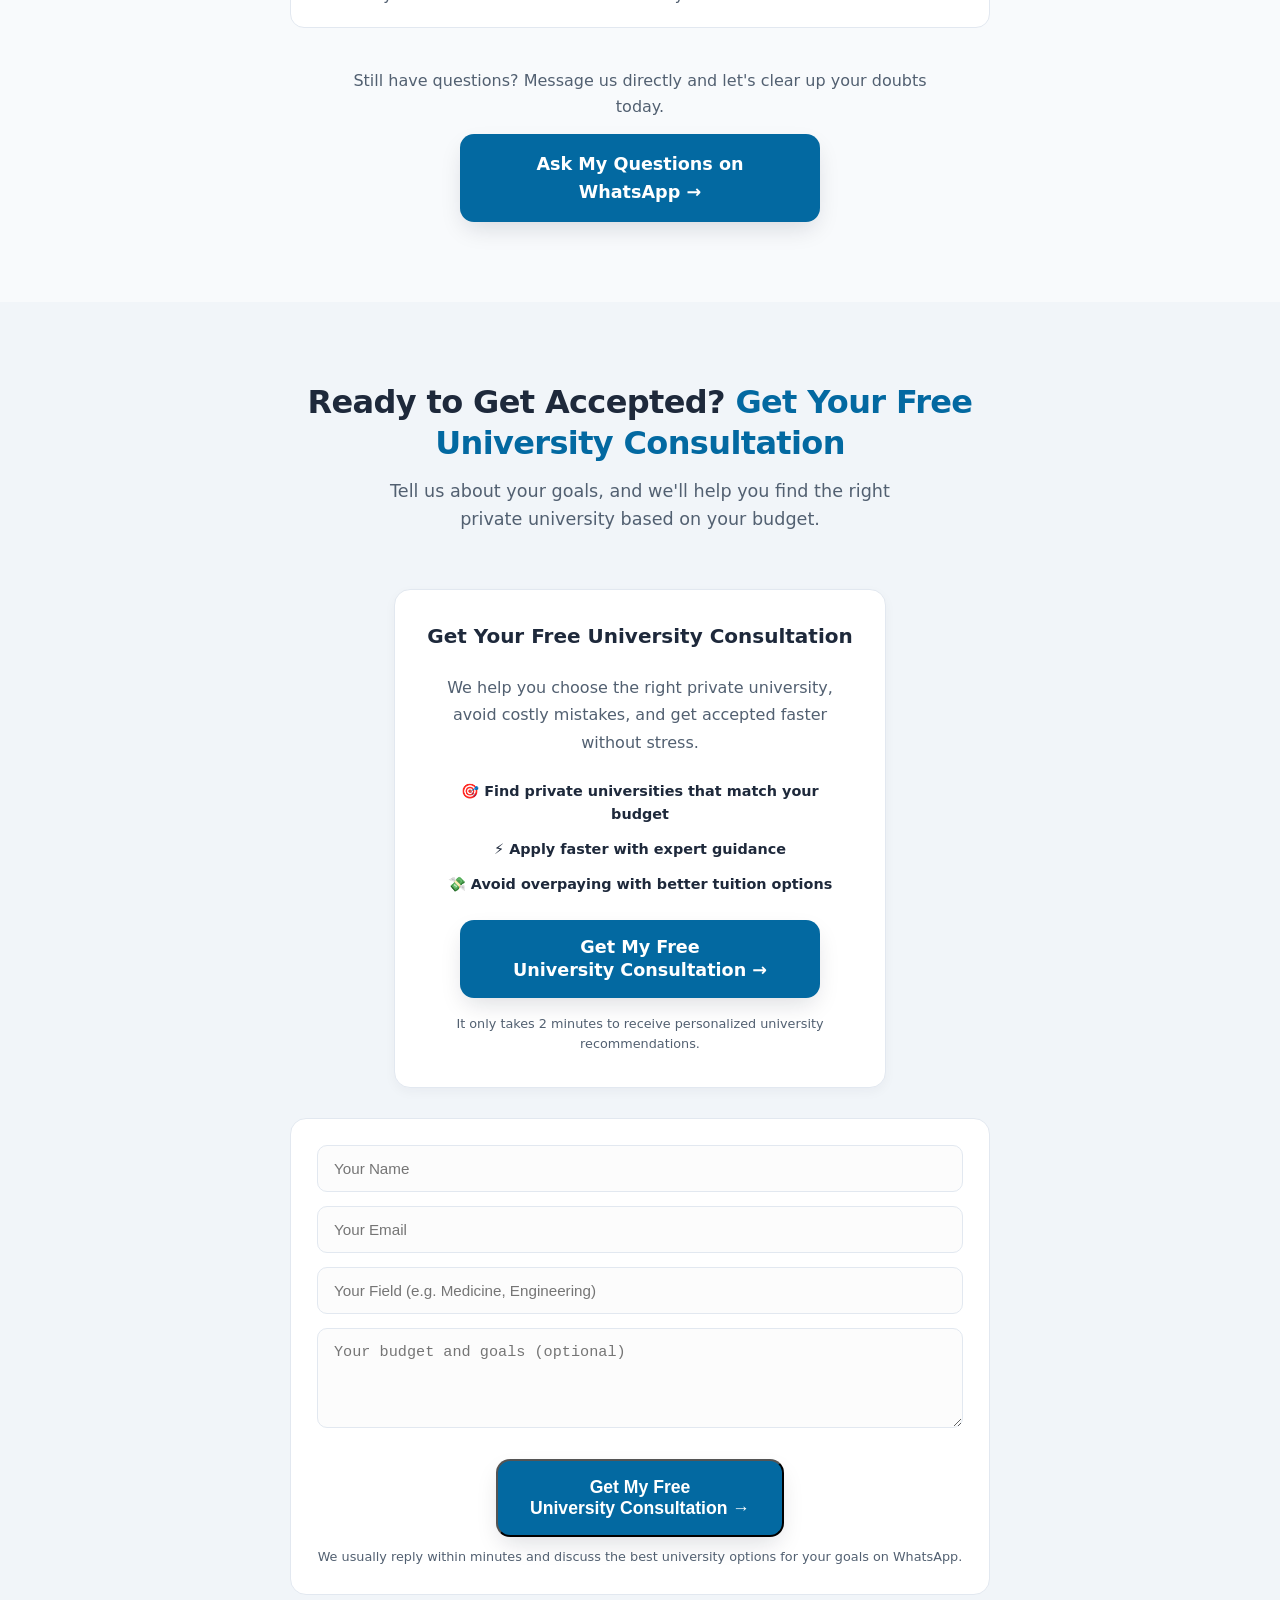
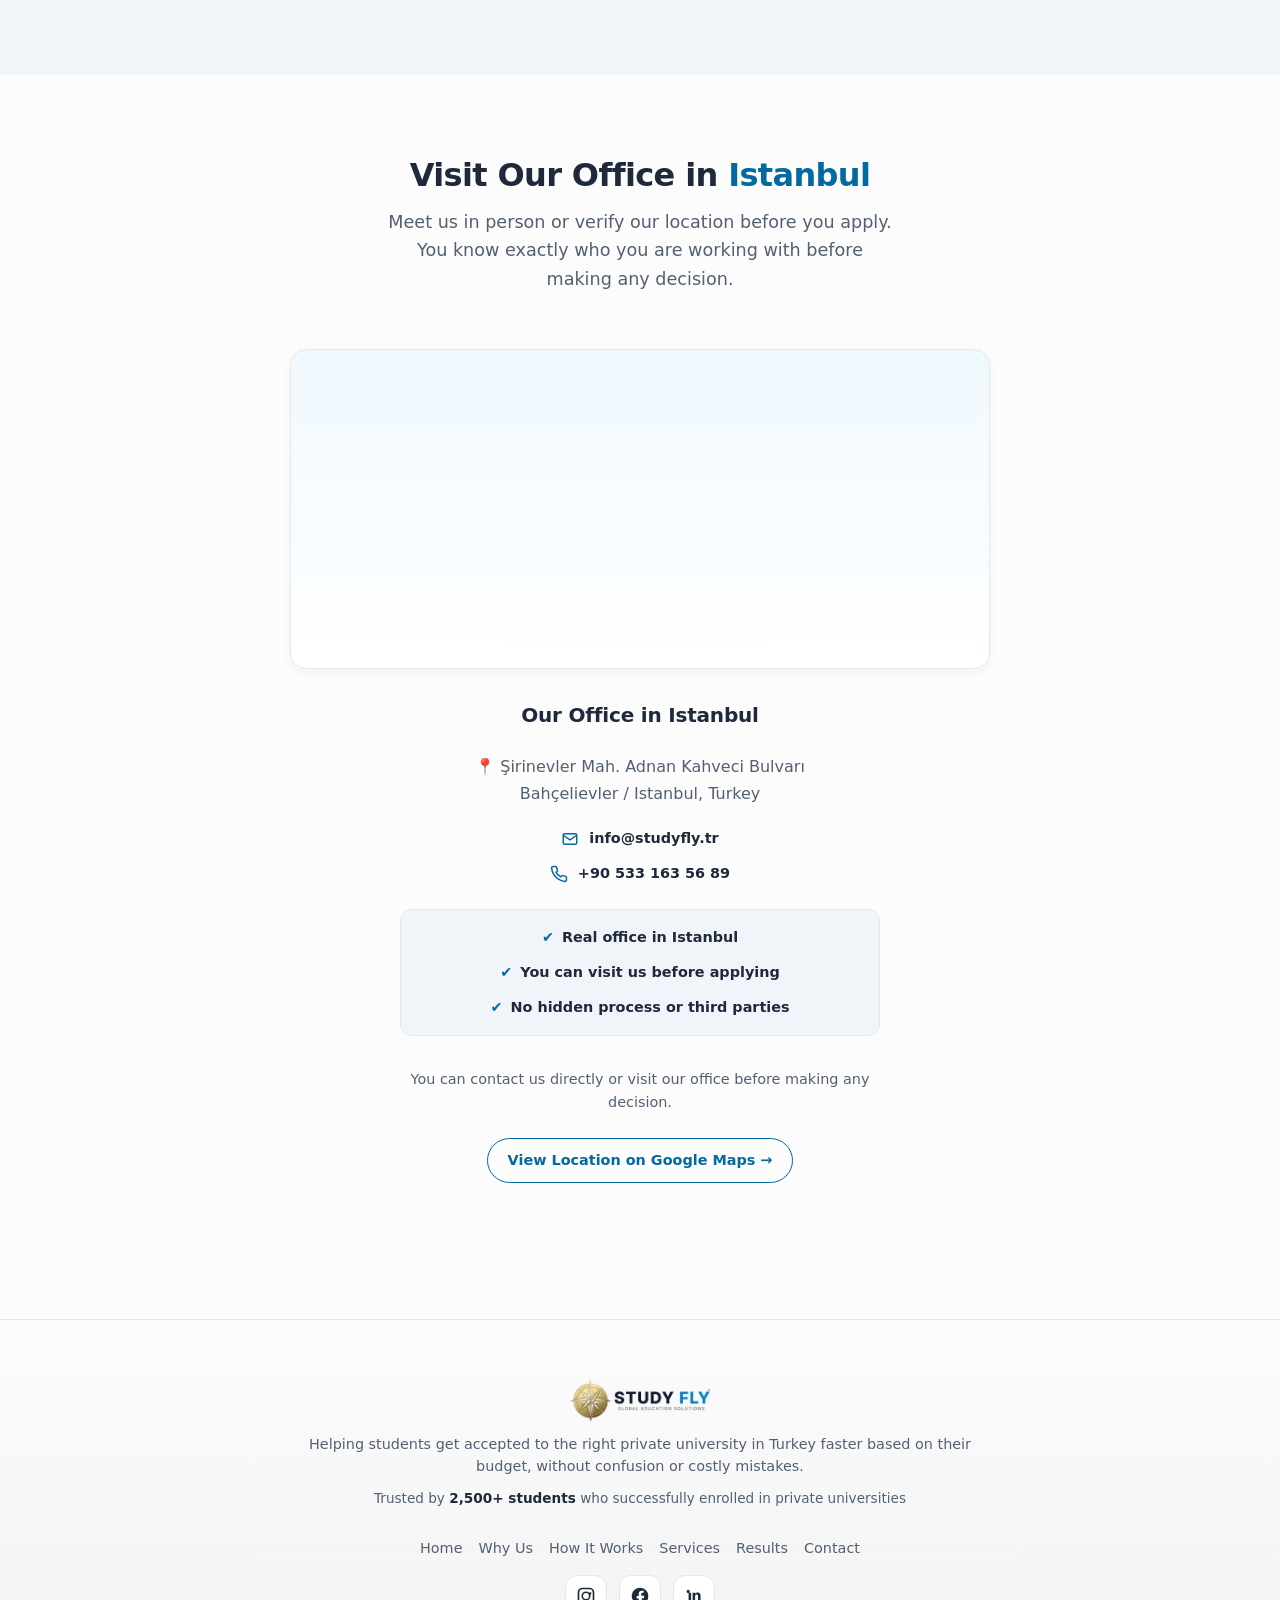
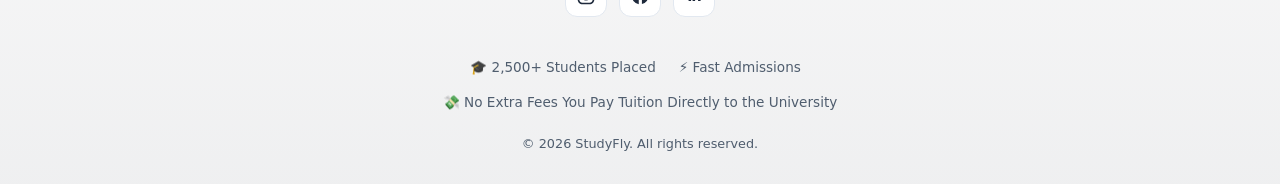
==== commit 985d19af: "Add robots.txt and sitemap.xml" ====
--- a/index.html
+++ b/index.html
@@ -55,12 +55,12 @@
                 <li><a href="#results" class="nav-link">Results</a></li>
                 <li><a href="#contact" class="nav-link">Contact</a></li>
                 <li>
-				<a href="https://wa.me/905331635689?text=Hi%2C%20I%20want%20to%20see%20my%20best%20private%20university%20options%20in%20Turkey." 
-   class="btn-primary mobile-cta"
-   data-cta="Mobile Menu CTA">
-   See My Best University Options →
-</a>
-</li>
+                    <a href="https://wa.me/905331635689?text=Hi%2C%20I%20need%20help%20finding%20a%20private%20university%20in%20Turkey."
+                    class="btn-primary mobile-cta"
+                    data-cta="Mobile Menu CTA">
+                    Get My Free University Consultation →
+                    </a>
+                </li>
             </ul>
         </div>
 
@@ -94,60 +94,38 @@
     <main>
         <section class="hero" id="home">
 
-    <div class="hero-badge">
-        🎓 Trusted Guidance for Private Universities in Turkey
-    </div>
-    
-    <h1 class="hero-title">
-        Get Accepted to a <span class="text-accent">Private University in Turkey</span> Without Wasting Time or Money
-    </h1>
-
-    <p class="hero-sub">
-        Most students choose the wrong university and overpay. We help you find the right private university in Turkey based on your budget and secure your admission faster.
-    </p>
-
-    <p class="hero-note">
-        We work with tuition-based universities and help you find the best options within your budget.
-    </p>
-
-    <p class="hero-proof">
-        Join <strong>2,500+ students</strong> who successfully secured their place in private universities in Turkey.
-    </p>
-
-    <div class="hero-btns">
-        <a href="https://wa.me/905331635689?text=Hi%2C%20I%20want%20to%20see%20my%20best%20private%20university%20options%20in%20Turkey%20based%20on%20my%20budget."  
-           target="_blank" 
-           rel="noopener" 
-           class="btn-main"
-           data-cta="Hero CTA">
-            See My Best University Options →
-        </a>
-    </div>
-
-    <p class="micro-reassurance">
-        🛡️ No extra fees. Tuition fees are paid directly to universities.
-    </p>
-
-    <div class="trust-badges">
-        <span class="badge-item">🎓 2,500+ Students Placed</span>
-        <span class="badge-item">⚡ Fast Admissions</span>
-        <span class="badge-item">🎯 Personalized Matching</span>
-    </div>
-    <p class="hero-divider"></p>
-    <div class="residence-redirect">
-    <p class="redirect-text">
-        Already in Turkey as a student?
-    </p>
-
-    <h3 class="redirect-title">
-        Get Help With Your <span class="text-accent">Student Residence Permit</span>
-    </h3>
-
-    <a href="/residence" class="btn-secondary" data-cta="Residence Redirect">
-        Handle My Residence Process →
+<div class="hero-badge">
+    🎓 Trusted Guidance for International Students in Turkey
+</div>
+
+<h1 class="hero-title">
+    Find the Right <span class="text-accent">Private University in Turkey</span> for Your Budget
+</h1>
+
+<p class="hero-sub">
+    Whether you're already in Turkey or applying from abroad, we help you compare private universities, choose the right one for your budget, and secure your admission.
+</p>
+
+<div class="hero-btns">
+    <a href="https://wa.me/905331635689?text=Hi%2C%20I%20need%20help%20finding%20a%20private%20university%20in%20Turkey."
+       target="_blank"
+       rel="noopener"
+       class="btn-main"
+       data-cta="Hero CTA">
+        Get My Free University Consultation →
     </a>
 </div>
 
+<p class="micro-reassurance">
+    🛡️ No extra fees. Tuition is paid directly to the university.
+</p>
+
+<div class="trust-badges">
+    <span class="badge-item">🎓 2,500+ Students Placed</span>
+    <span class="badge-item">⚡ Fast Admissions</span>
+    <span class="badge-item">🌍 Personalized Guidance</span>
+</div>
+    
 </section>
    
 <section id="why-us" class="section why-us section-padding section-alt">
@@ -155,34 +133,34 @@
 
         <div class="section-header">
             <h2 class="section-title">
-                Why Students Trust StudyFly to <span class="text-accent">Avoid Mistakes and Get Accepted Faster in Turkey</span>
+                Why International Students Trust <span class="text-accent">StudyFly</span>
             </h2>
             <p class="section-subtitle">
-                Most students choose the wrong university, waste time, or overpay. We make sure you don’t.
-            </p>
-        </div>
-		<div class="authority-box">
-
-    <h3 class="authority-title">
-    We Worked Inside University Admissions<br>
-    <span class="text-accent">Not Just Another Agency</span>
-</h3>
-
-<p>
-Our team worked inside university international offices in Turkey for 
-<strong>10+ years</strong>, directly handling 
-<strong>6,000+ international student applications</strong>.
-</p>
-
-
-    <ul class="authority-proof">
-    <li>10+ years inside university admission systems</li>
-    <li>6,000+ applications processed from inside universities</li>
-    <li>We know exactly how acceptance decisions are made</li>
-    <li>You work with insiders who know the system, not agents guessing it</li>
-</ul>
-
-</div>
+                We help international students compare private universities, choose the right option, and complete the admission process with confidence.
+            </p>
+        </div>
+
+        <div class="authority-box">
+
+            <h3 class="authority-title">
+                Real University Admission Experience<br>
+                <span class="text-accent">Not Just Another Agency</span>
+            </h3>
+
+            <p>
+                Our team worked inside university international offices in Turkey for
+                <strong>10+ years</strong>, directly handling
+                <strong>6,000+ international student applications</strong>.
+            </p>
+
+            <ul class="authority-proof">
+                <li>10+ years inside university admission systems</li>
+                <li>6,000+ applications processed from inside universities</li>
+                <li>We know exactly how admission decisions are made</li>
+                <li>Get guidance from professionals with real university admission experience</li>
+            </ul>
+
+        </div>
 
         <div class="why-us-grid">
 
@@ -193,9 +171,11 @@
                         <path d="M12 22s8-4 8-10V5l-8-3-8 3v7c0 6 8 10 8 10z"></path>
                     </svg>
                 </div>
-                <h3>Faster Acceptance</h3>
-                <p>
-                   We connect you directly with universities and manage your application to help you get accepted faster with fewer delays.
+
+                <h3>Faster Admissions</h3>
+
+                <p>
+                    We help you submit a complete application and communicate directly with partner universities to speed up the admission process.
                 </p>
             </div>
 
@@ -206,9 +186,11 @@
                         <path d="M12 2l3 6 6 1-4 4 1 6-6-3-6 3 1-6-4-4 6-1z"></path>
                     </svg>
                 </div>
+
                 <h3>No Hidden Costs</h3>
-                <p>
-                   You don’t pay us anything. You pay tuition fees directly to the university with no extra charges.
+
+                <p>
+                    Our guidance is free. You pay tuition fees directly to the university with no extra charges.
                 </p>
             </div>
 
@@ -220,9 +202,11 @@
                         <path d="M17 5H9.5a3.5 3.5 0 0 0 0 7h5a3.5 3.5 0 0 1 0 7H6"></path>
                     </svg>
                 </div>
-                <h3>Better University Matches</h3>
-                <p>
-                   We help you choose the right private university based on your budget, goals, and chances of acceptance.
+
+                <h3>Personalized University Matching</h3>
+
+                <p>
+                    We help you choose the right private university based on your budget, goals, and chances of admission.
                 </p>
             </div>
 
@@ -234,32 +218,33 @@
                         <polyline points="22 4 12 14 9 11"></polyline>
                     </svg>
                 </div>
-                <h3>Full Support Until You Arrive</h3>
-                <p>
-                    From choosing a university to arriving in Turkey, we guide you step-by-step so you don’t get lost or make mistakes.
-                </p>
-                
-				</div>
-			 </div>
-			
-			<p class="why-note">
-			We work with <span class="text-accent">tuition-based private universities</span> and help you find the best options based on your budget with no hidden costs.
-</p>
-
-       
+
+                <h3>End-to-End Admission Support</h3>
+
+                <p>
+                    From choosing the right university to completing your admission, we guide you through every step of the process.
+                </p>
+
+            </div>
+
+        </div>
+
+        <p class="why-note">
+            We partner with <span class="text-accent">private universities in Turkey</span> and help you find the best option for your budget with complete transparency.
+        </p>
 
     </div>
 </section>
 <section id="how-it-works" class="process section-padding">
     <div class="container">
-        
+
         <div class="section-header">
             <h2 class="section-title">
-                How You Get Accepted to the Right University in Turkey 
-                in <span class="text-accent">4 Simple Steps</span>
+                How It Works in <span class="text-accent">4 Simple Steps</span>
             </h2>
+
             <p class="section-subtitle">
-               No confusion, no paperwork stress, and no costly mistakes. We handle everything for you.
+                A simple, transparent process that helps you choose the right private university and complete your admission with confidence.
             </p>
         </div>
 
@@ -268,62 +253,69 @@
             <!-- STEP 1 -->
             <div class="step-item">
                 <div class="step-number">1</div>
-                <h3>Tell Us Your Goals & Budget</h3>
-                <p>
-                    Share your goals, budget, and academic background. We quickly understand your situation and what works best for you.
+
+                <h3>Tell Us About Yourself</h3>
+
+                <p>
+                    Share your academic background, preferred program, and budget so we can understand your goals.
                 </p>
             </div>
 
             <!-- STEP 2 -->
             <div class="step-item">
                 <div class="step-number">2</div>
-                <h3>Get Your Best Options</h3>
-                <p>
-                    We match you with private universities where you have the highest chance of acceptance and the best tuition options for your budget.
+
+                <h3>Receive Personalized University Options</h3>
+
+                <p>
+                    We compare private universities and recommend the best options based on your budget, goals, and admission chances.
                 </p>
             </div>
 
             <!-- STEP 3 -->
             <div class="step-item">
                 <div class="step-number">3</div>
-                <h3>We Handle Your Application</h3>
-                <p>
-                    Submit your documents once. We manage your entire application, communication, and follow-ups.
+
+                <h3>We Handle Your Admission</h3>
+
+                <p>
+                    Submit your documents once. We manage your application, communicate with universities, and keep you updated throughout the process.
                 </p>
             </div>
 
             <!-- STEP 4 -->
             <div class="step-item">
                 <div class="step-number">4</div>
-                <h3>Get Accepted and Start Your Journey in Turkey</h3>
-                <p>
-                    Receive your acceptance, get visa support, and start your new life in Turkey without delays or confusion.
+
+                <h3>Start Your University Journey</h3>
+
+                <p>
+                    Once you're accepted, we continue supporting you with the next steps so you can start your studies with confidence.
                 </p>
             </div>
 
         </div>
 
         <p class="process-cta-text">
-            Check your best university options in 2 minutes.
+            Get your personalized university options in just 2 minutes.
         </p>
 
         <div class="process-cta">
-            <a href="https://wa.me/905331635689?text=Hi%2C%20I%20read%20how%20it%20works.%20I%20want%20to%20see%20my%20best%20private%20university%20options%20based%20on%20my%20budget." 
-               target="_blank" 
-               rel="noopener" 
+            <a href="https://wa.me/905331635689?text=Hi%2C%20I%20need%20help%20finding%20a%20private%20university%20in%20Turkey."
+               target="_blank"
+               rel="noopener"
                class="btn-main"
                data-cta="Process CTA">
-                See My Best University Options →
+                Get My Free University Consultation →
             </a>
         </div>
 
-        <!-- 🔥 EN ALTA ALINDI -->
         <p class="process-note">
-            Simple, fast, and tailored to your budget. 
-            <span class="text-accent">No wasted time or wrong choices.</span>
+            Personalized guidance from experienced admission professionals.
+            <span class="text-accent">No unnecessary delays or costly mistakes.</span>
         </p>
 
-    </div> 
+    </div>
 </section>
 <section id="services" class="services section-padding">
     <div class="container">
@@ -331,11 +323,11 @@
         <!-- HEADER -->
         <div class="section-header">
             <h2 class="section-title">
-               Everything You Need to 
-				<span class="text-accent">Get Accepted in Turkey Without Mistakes</span>
+               Everything You Need to
+            <span class="text-accent">Get Accepted to the Right University</span>
             </h2>
             <p class="section-subtitle">
-                No confusion, no wasted time, and no hidden costs. We handle everything so you can focus on your future.
+                We simplify the admission process, help you avoid common mistakes, and guide you every step of the way.
             </p>
         </div>
 
@@ -350,9 +342,9 @@
                         <circle cx="12" cy="12" r="4"></circle>
                     </svg>
                 </div>
-                <h3>Right University Match</h3>
-                <p>
-                    We find private universities where you have the highest chance of acceptance based on your goals and budget.
+                <h3>Personalized University Matching</h3>
+                <p>
+                    We recommend the best private universities based on your budget, academic background, and future goals.
                 </p>
             </div>
 
@@ -366,7 +358,7 @@
                 </div>
                 <h3>Full Application Handling</h3>
                 <p>
-                    You submit your documents once. We handle your entire application and communication process.
+                    Submit your documents once. We coordinate your application and communicate directly with universities on your behalf.
                 </p>
             </div>
 
@@ -378,9 +370,9 @@
                         <path d="M17 5H9.5a3.5 3.5 0 0 0 0 7h5a3.5 3.5 0 0 1 0 7H6"></path>
                     </svg>
                 </div>
-                <h3>Better Tuition Options</h3>
-                <p>
-                    We help you find the best tuition options based on your budget so you don’t overpay.
+                <h3>Smart Tuition Planning</h3>
+                <p>
+                    We help you compare tuition fees and find the best private university within your budget.
                 </p>
             </div>
 
@@ -393,9 +385,9 @@
                         <line x1="6" y1="20" x2="6" y2="14"></line>
                     </svg>
                 </div>
-                <h3>Acceptance Strategy</h3>
-                <p>
-                    We position your application to maximize your acceptance chances and reduce rejection risk.
+                <h3>Admission Guidance</h3>
+                <p>
+                    We guide you through every stage of the admission process to improve your chances of acceptance.
                 </p>
             </div>
 
@@ -439,18 +431,17 @@
     who already secured their place in private universities in Turkey.
 </p>
 
-            <a href="https://wa.me/905331635689?text=Hi%2C%20I%27m%20interested%20in%20your%20services.%20I%20want%20to%20see%20my%20best%20private%20university%20options%20in%20Turkey."
-               target="_blank"
-               rel="noopener"
-               class="btn-main"
-               data-cta="Services CTA">
-               See My Best University Options →
-            </a>
-
-            <p class="services-note">
-                Takes less than 2 minutes. Get options based on your budget.
-            </p>
-
+            <a href="https://wa.me/905331635689?text=Hi%2C%20I%20need%20help%20finding%20a%20private%20university%20in%20Turkey."
+   target="_blank"
+   rel="noopener"
+   class="btn-main"
+   data-cta="Services CTA">
+   Get My Free University Consultation →
+</a>
+
+<p class="services-note">
+    It only takes 2 minutes to receive personalized university recommendations.
+</p>
         </div>
 
     </div>
@@ -562,13 +553,13 @@
                 You could be the next student accepted to a private university in Turkey this week.
             </p>
 
-            <a href="https://wa.me/905331635689?text=Hi%2C%20I%20saw%20your%20successful%20students.%20I%20want%20to%20see%20my%20best%20private%20university%20options%20and%20get%20accepted%20too."
-               target="_blank"
-               rel="noopener"
-               class="btn-main"
-               data-cta="Results CTA">
-               See My Best University Options →
-            </a>
+            <a href="https://wa.me/905331635689?text=Hi%2C%20I%20need%20help%20finding%20a%20private%20university%20in%20Turkey."
+   target="_blank"
+   rel="noopener"
+   class="btn-main"
+   data-cta="Results CTA">
+   Get My Free University Consultation →
+</a>
 
         </div>
 
@@ -586,38 +577,38 @@
 
             <!-- SUBTEXT -->
             <p class="cta-subtitle">
-                We help you choose the right private university based on your budget and handle everything so you get accepted faster without stress.
+                We help you choose the right private university based on your budget and guide you through the entire admission process from start to finish.
             </p>
 
             <!-- BENEFITS -->
             <div class="cta-benefits">
-                <div class="cta-item">✔ See your best university options in minutes</div>
-                <div class="cta-item">✔ Apply faster with expert guidance</div>
-                <div class="cta-item">✔ No extra fees, you pay tuition directly to the university</div>
+                <div class="cta-item">✔ Personalized university recommendations</div>
+                <div class="cta-item">✔ Expert admission guidance</div>
+                <div class="cta-item">✔ No extra fees — tuition is paid directly to the university</div>
             </div>
 
             <!-- CTA -->
-            <a href="https://wa.me/905331635689?text=Hi%2C%20I%20want%20to%20see%20my%20best%20private%20university%20options%20for%20the%202026%20intake%20based%20on%20my%20budget."
+            <a href="https://wa.me/905331635689?text=Hi%2C%20I%20need%20help%20finding%20a%20private%20university%20in%20Turkey."
                target="_blank"
                rel="noopener"
                class="btn-main"
                data-cta="Final CTA">
-               Show Me My Best University Options →
+               Get My Free University Consultation →
             </a>
 
             <!-- URGENCY -->
             <p class="cta-urgency">
-                Limited spots available for this intake.
+                Contact us today to start your admission process.
             </p>
 
             <!-- TRUST -->
             <p class="cta-trust">
-    Trusted by <strong>2,500+ students</strong> who successfully secured their place in private universities in Turkey.
-</p>
+                Trusted by <strong>2,500+ students</strong> who successfully secured their place in private universities in Turkey.
+            </p>
 
             <!-- MICRO -->
             <p class="cta-note">
-                No extra fees. You pay tuition directly to the university.
+                Our guidance is free. Tuition is paid directly to the university.
             </p>
 
         </div>
@@ -717,10 +708,10 @@
         <div class="section-header">
             <h2 class="section-title">
                 Ready to Get Accepted? 
-                <span class="text-accent">See Your Best University Options</span>
+                <span class="text-accent">Get Your Free University Consultation</span>
             </h2>
             <p class="section-subtitle">
-                Share a few details and see the best private universities you can get accepted to based on your budget.
+                Tell us about your goals, and we'll help you find the right private university based on your budget.
             </p>
         </div>
 
@@ -729,7 +720,7 @@
             <!-- LEFT (INFO) -->
             <div class="contact-info">
 
-    <h3>See Your Best University Options</h3>
+    <h3>Get Your Free University Consultation</h3>
 
     <p class="contact-text">
         We help you choose the right private university, avoid costly mistakes, and get accepted faster without stress.
@@ -741,16 +732,16 @@
         <li>💸 Avoid overpaying with better tuition options</li>
     </ul>
 
-    <a href="https://wa.me/905331635689?text=Hi%2C%20I%20want%20to%20see%20my%20best%20private%20university%20options%20in%20Turkey%20based%20on%20my%20budget%20and%20goals."
-       target="_blank"
-       rel="noopener"
-       class="btn-main"
-       data-cta="Contact CTA">
-       See My Best<br> University Options →
-    </a>
+<a href="https://wa.me/905331635689?text=Hi%2C%20I%20need%20help%20finding%20a%20private%20university%20in%20Turkey."
+   target="_blank"
+   rel="noopener"
+   class="btn-main"
+   data-cta="Contact CTA">
+   Get My Free<br>University Consultation →
+</a>
 
     <p class="contact-micro">
-        Limited spots available. Takes less than 2 minutes to get started.
+        It only takes 2 minutes to receive personalized university recommendations.
     </p>
 
 </div>
@@ -777,13 +768,13 @@
     </div>
 
     <button type="submit" class="btn-main" data-cta="Form CTA">
-        See My Best<br>University Options →
+         Get My Free<br>University Consultation →
     </button>
 
 </form>
 
                 <p class="form-note">
-                    We usually reply within minutes and share your best options directly on WhatsApp.
+                    We usually reply within minutes and discuss the best university options for your goals on WhatsApp.
                 </p>
 
             </div>
@@ -809,13 +800,13 @@
 
             <!-- MAP -->
             <div class="location-map">
-                <iframe 
-                    src="https://www.google.com/maps/embed?pb=!1m18!1m12!1m3!1d3011.1536770127827!2d28.857800477154132!3d41.00000947135172!2m3!1f0!2f0!3f0!3m2!1i1024!2i768!4f13.1!3m3!1m2!1s0x14cabb37d691d583%3A0xead6f131918e0f97!2sAdnan%20Kahveci%20Blv.%2C%20Bah%C3%A7elievler%2F%C4%B0stanbul!5e0!3m2!1str!2str!4v1777677606391!5m2!1str!2str"
-                    loading="lazy"
-                    referrerpolicy="no-referrer-when-downgrade"
-                    allowfullscreen>
-                </iframe>
-            </div>
+                 <iframe 
+                   src="https://www.google.com/maps/embed?pb=!1m17!1m12!1m3!1d188.21880912835087!2d28.84766227471682!3d40.992407508797065!2m3!1f0!2f0!3f0!3m2!1i1024!2i768!4f13.1!3m2!1m1!2zNDDCsDU5JzMyLjciTiAyOMKwNTAnNTIuMiJF!5e0!3m2!1sen!2str!4v1778097690720!5m2!1sen!2str"
+                   loading="lazy"
+                     referrerpolicy="no-referrer-when-downgrade"
+                     allowfullscreen>
+              </iframe>
+</div>
 
             <!-- INFO -->
             <div class="location-info">
@@ -873,11 +864,11 @@
                 </p>
 
                 <!-- CTA -->
-                <a href="https://maps.google.com/?q=Adnan+Kahveci+Blv+Bahçelievler+Istanbul" 
-                   target="_blank" 
-                   rel="noopener"
-                   class="btn-secondary">
-                   View Location on Google Maps →
+                <a href="https://maps.google.com/?q=40.992416,28.847827" 
+                target="_blank" 
+                rel="noopener"
+                class="btn-secondary">
+                View Location on Google Maps →
                 </a>
 
             </div>
--- a/style.css
+++ b/style.css
@@ -409,66 +409,7 @@
 body.menu-open {
     overflow: hidden;
 }
-/* =========================================
-   HERO → RESIDENCE INLINE CTA
-========================================= */
-
-.residence-redirect {
-    margin-top: 28px;
-    text-align: center;
-    max-width: 480px;
-}
-
-/* üst text (soft trigger) */
-.redirect-text {
-    font-size: var(--text-xs);
-    color: var(--text-secondary);
-    margin-bottom: 6px;
-    opacity: 0.9;
-}
-
-/* title */
-.redirect-title {
-    font-size: var(--text-lg);
-    font-weight: 700;
-    line-height: 1.4;
-    margin-bottom: 12px;
-    color: var(--text-primary);
-}
-
-/* button */
-.residence-redirect .btn-secondary {
-    display: inline-flex;
-    align-items: center;
-    justify-content: center;
-
-    padding: 12px 20px;
-
-    border-radius: 999px;
-    border: 1px solid var(--border-color);
-
-    font-size: var(--text-sm);
-    font-weight: 700;
-
-    background: transparent;
-    color: var(--color-accent);
-
-    min-height: 40px;
-
-    transition: var(--transition);
-}
-
-/* hover */
-.residence-redirect .btn-secondary:hover {
-    background: var(--color-accent);
-    color: #fff;
-    transform: translateY(-1px);
-}
-
-/* active */
-.residence-redirect .btn-secondary:active {
-    transform: scale(0.96);
-}
+
 /* =========================================
    HERO SECTION (OPTIMIZED)
 ========================================= */
@@ -619,77 +560,6 @@
 
     border-radius: 2px;
 }
-/* =========================================
-   RESIDENCE REDIRECT (INLINE HERO CTA)
-========================================= */
-
-.residence-redirect {
-    text-align: center;
-    max-width: 480px;
-    margin-left: auto;
-    margin-right: auto;
-    margin-bottom: 24px;
-}
-
-/* small intro */
-.redirect-text {
-    font-size: var(--text-sm);
-    color: var(--text-secondary);
-    margin-bottom: 6px;
-    opacity: 0.85;          /* biraz daha soft */
-    font-weight: 600;
-    letter-spacing: 0.01em; /* 0.02 → düşürdük */
-}
-
-/* title */
-.redirect-title {
-    font-size: var(--text-lg);
-    font-weight: 700;
-    line-height: 1.4;
-
-    max-width: 460px;
-    margin-left: auto;
-    margin-right: auto;
-
-    margin-bottom: 12px;
-    color: var(--text-primary);
-
-    letter-spacing: -0.01em;
-}
-
-/* button (secondary CTA) */
-.residence-redirect .btn-secondary {
-    display: inline-flex;
-    align-items: center;
-    justify-content: center;
-
-    padding: 12px 20px;
-
-    border-radius: 999px;
-    border: 1px solid var(--border-color);
-
-    font-size: var(--text-sm);
-    font-weight: 700;
-
-    background: var(--color-ice-blue); /* ✅ artık dolu ama soft */
-    color: var(--color-accent);
-
-    min-height: 40px;
-
-    transition: var(--transition);
-}
-
-/* hover */
-.residence-redirect .btn-secondary:hover {
-    background: var(--color-accent);
-    color: #fff;
-    transform: translateY(-1px);
-    box-shadow: var(--shadow-soft);
-}
-.residence-redirect .btn-secondary:active {
-    transform: scale(0.96);
-}
-
 
 
 
@@ -1107,7 +977,8 @@
 }
 
 .process-cta .btn-main {
-    max-width: 360px;
+    max-width: 460px;
+    text-align: center;
 }
 
 /* NOTE */
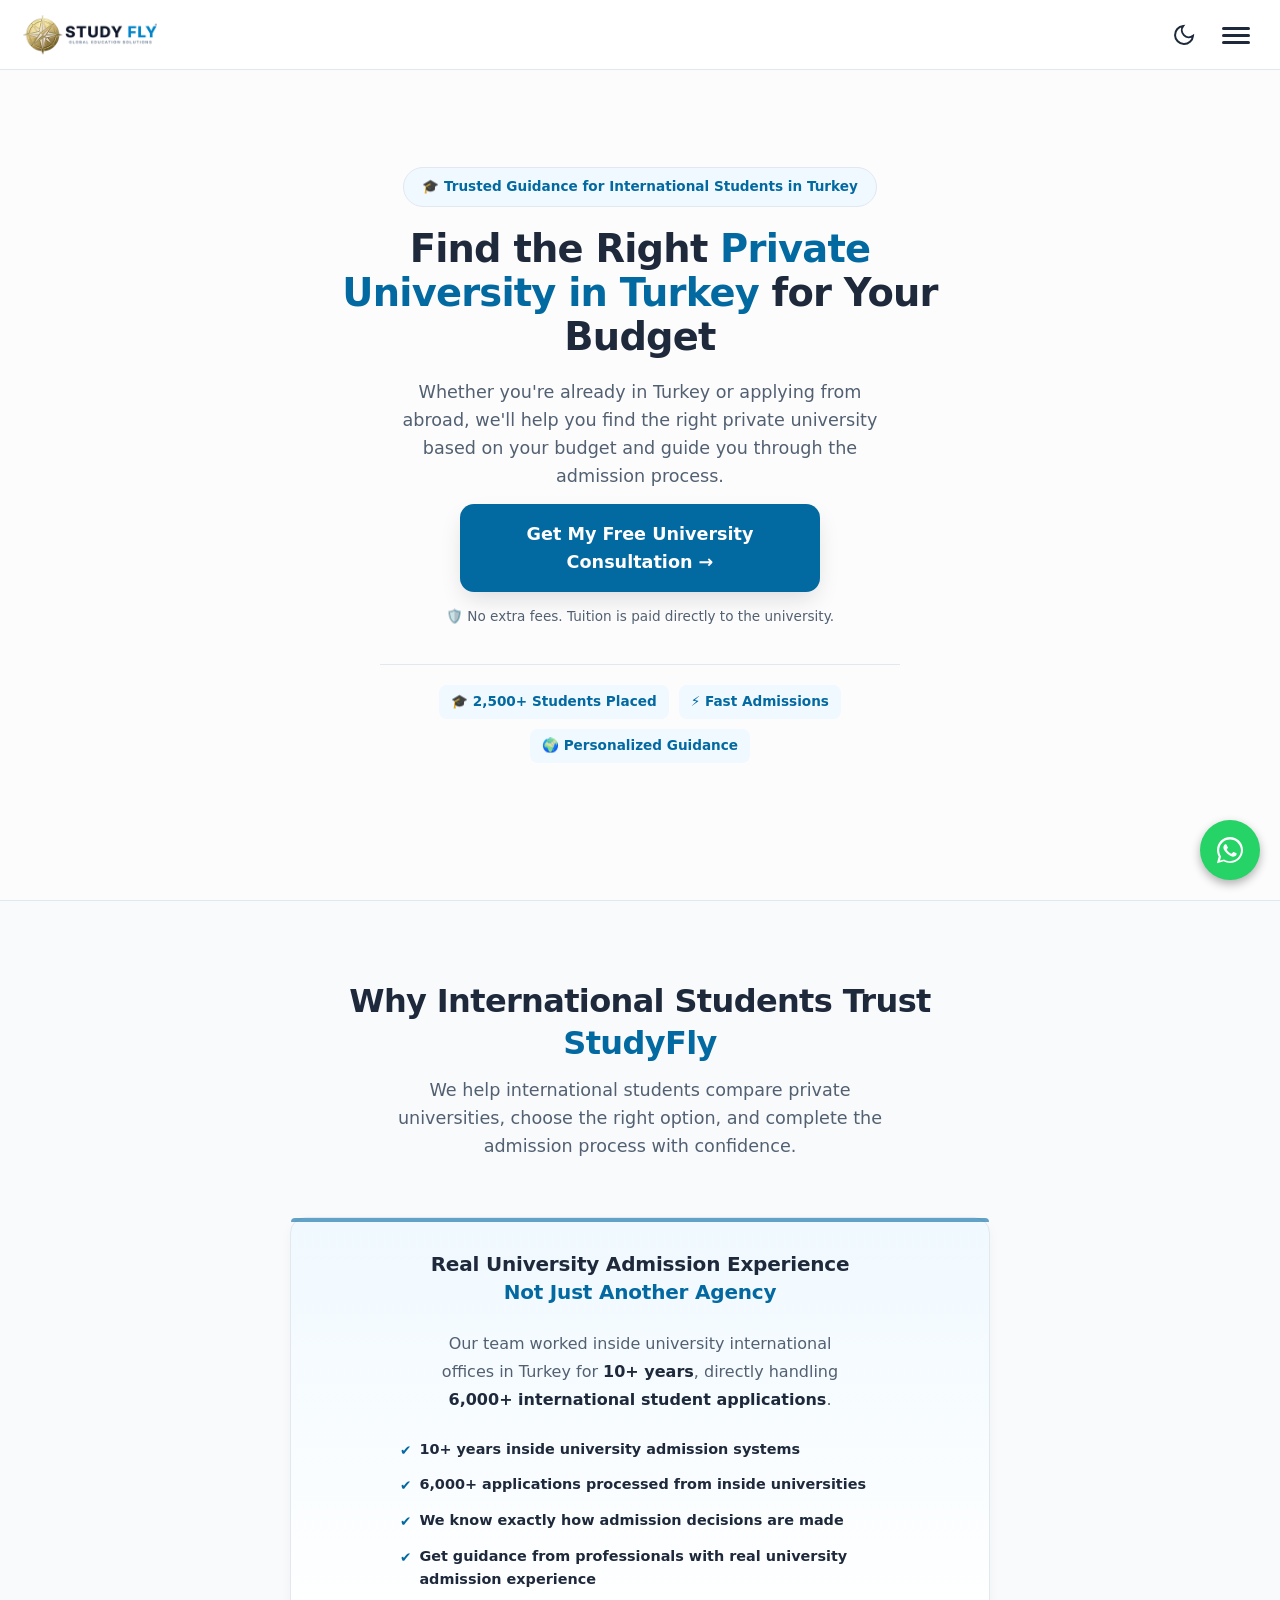
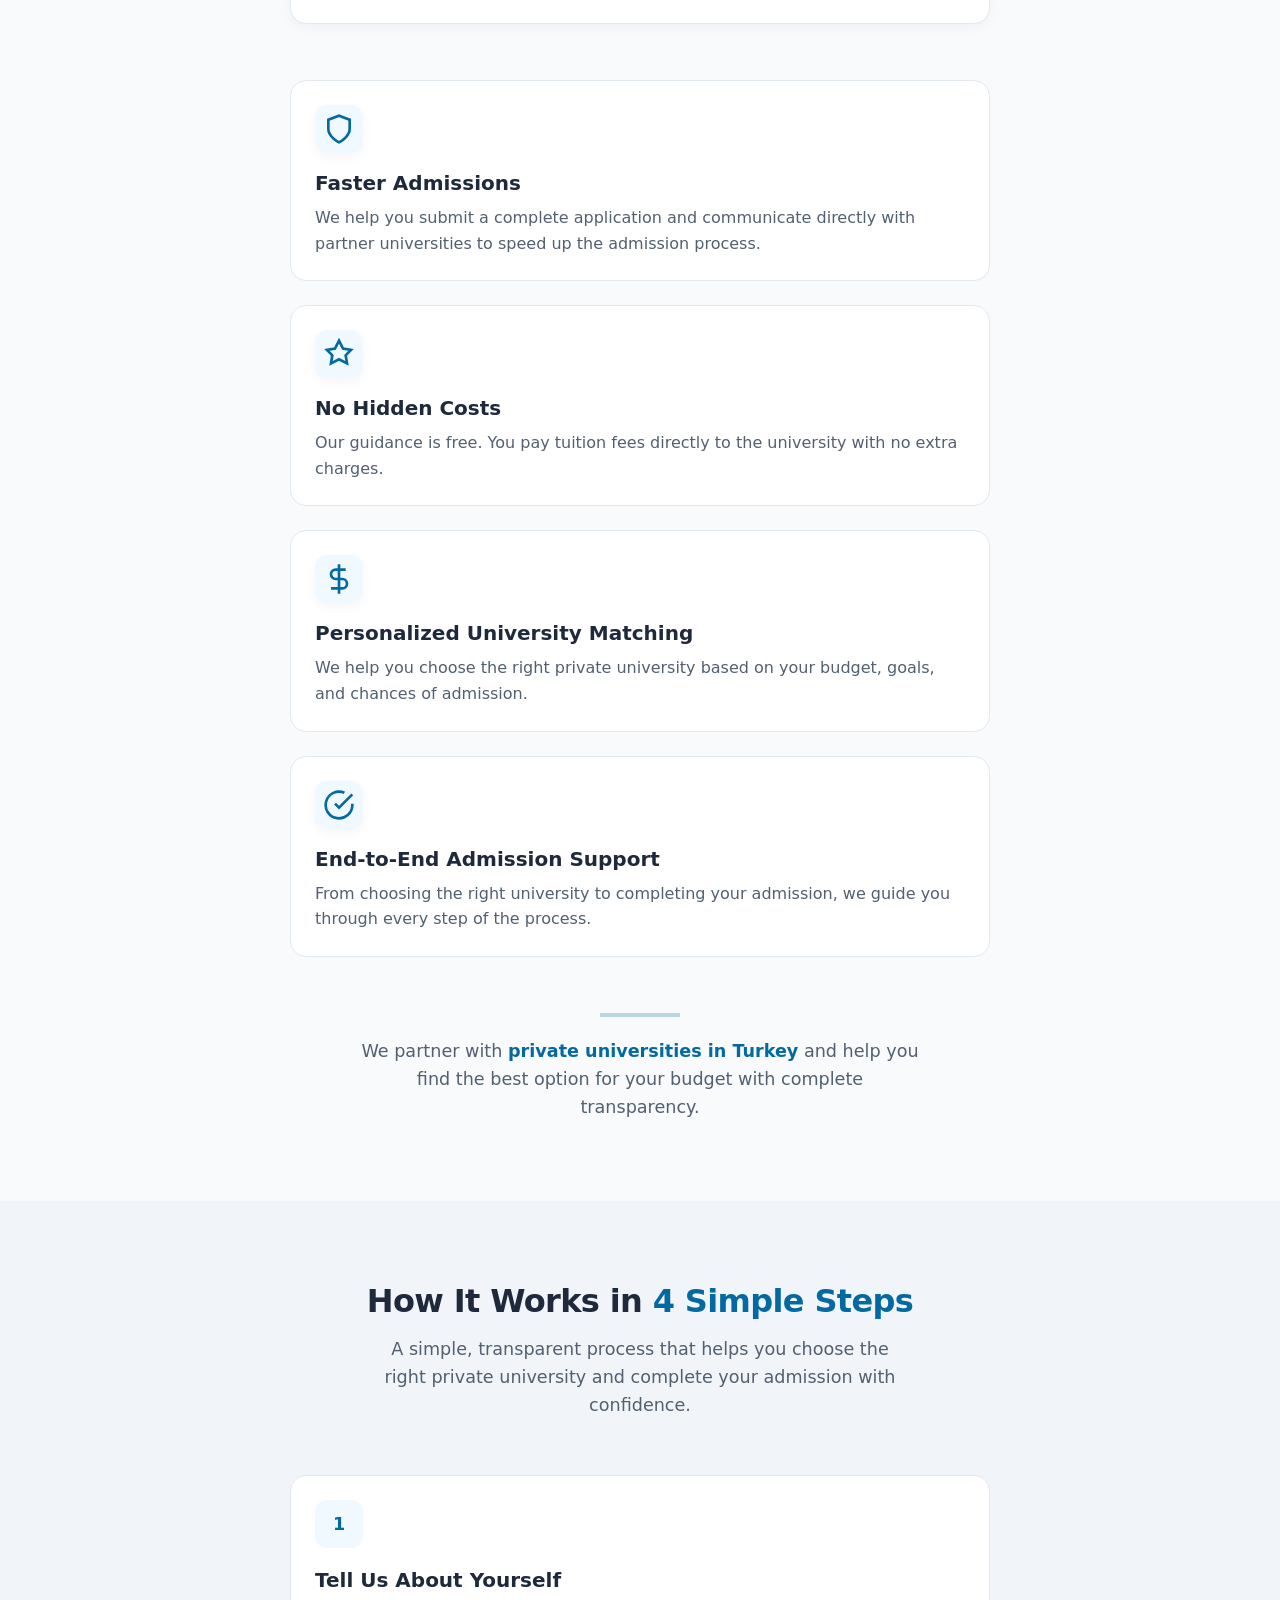
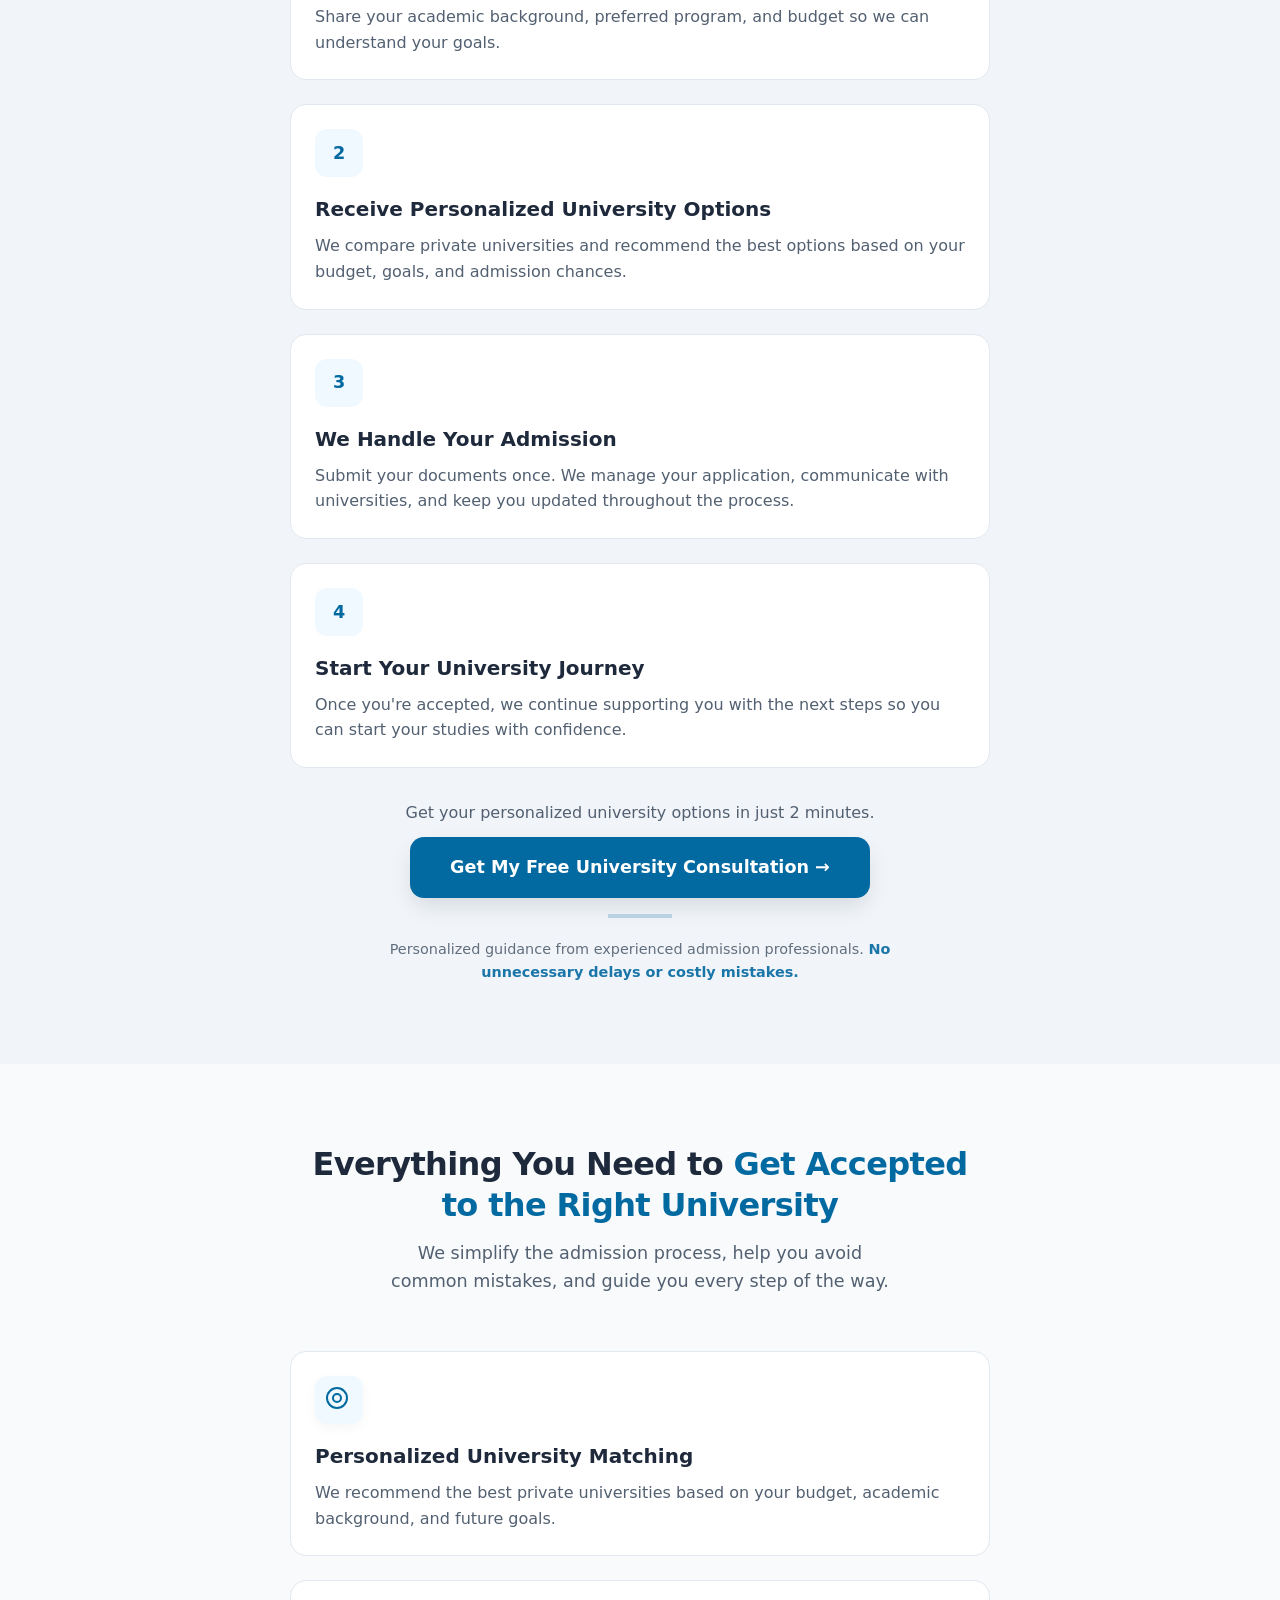
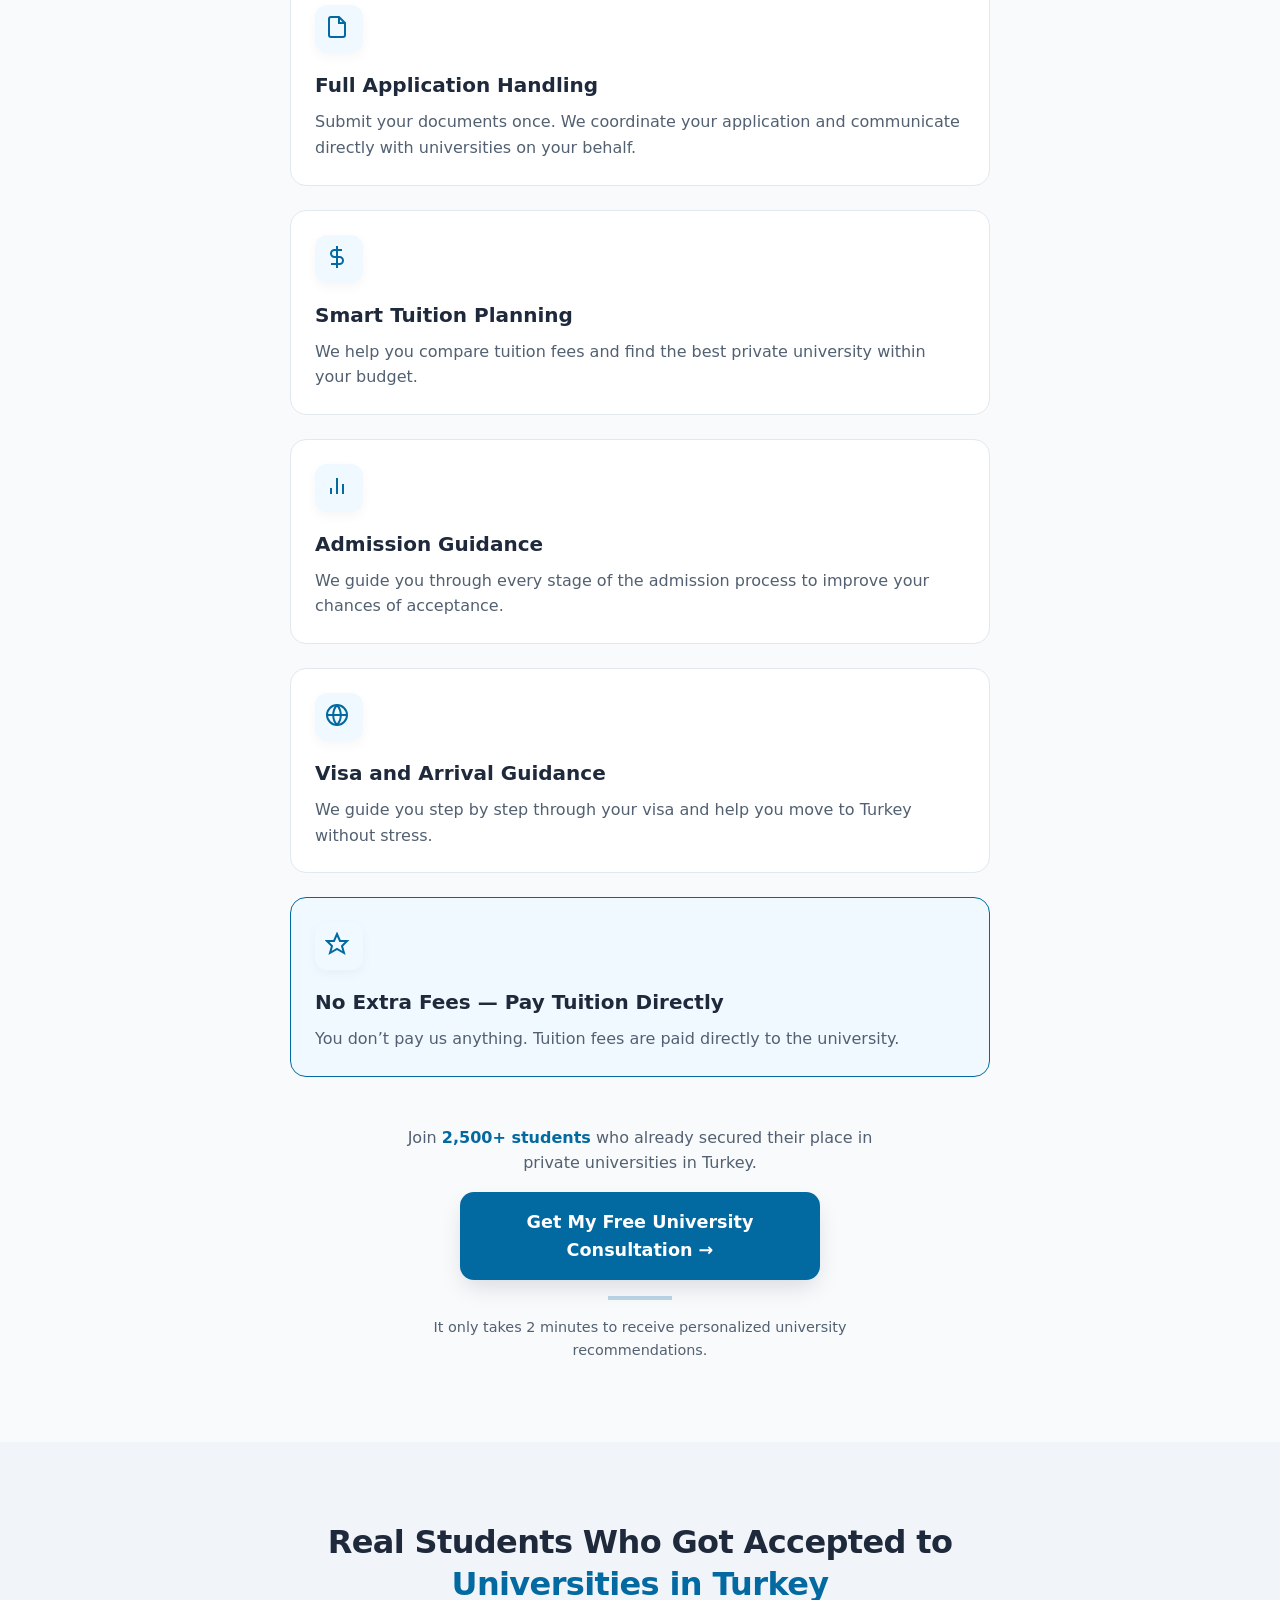
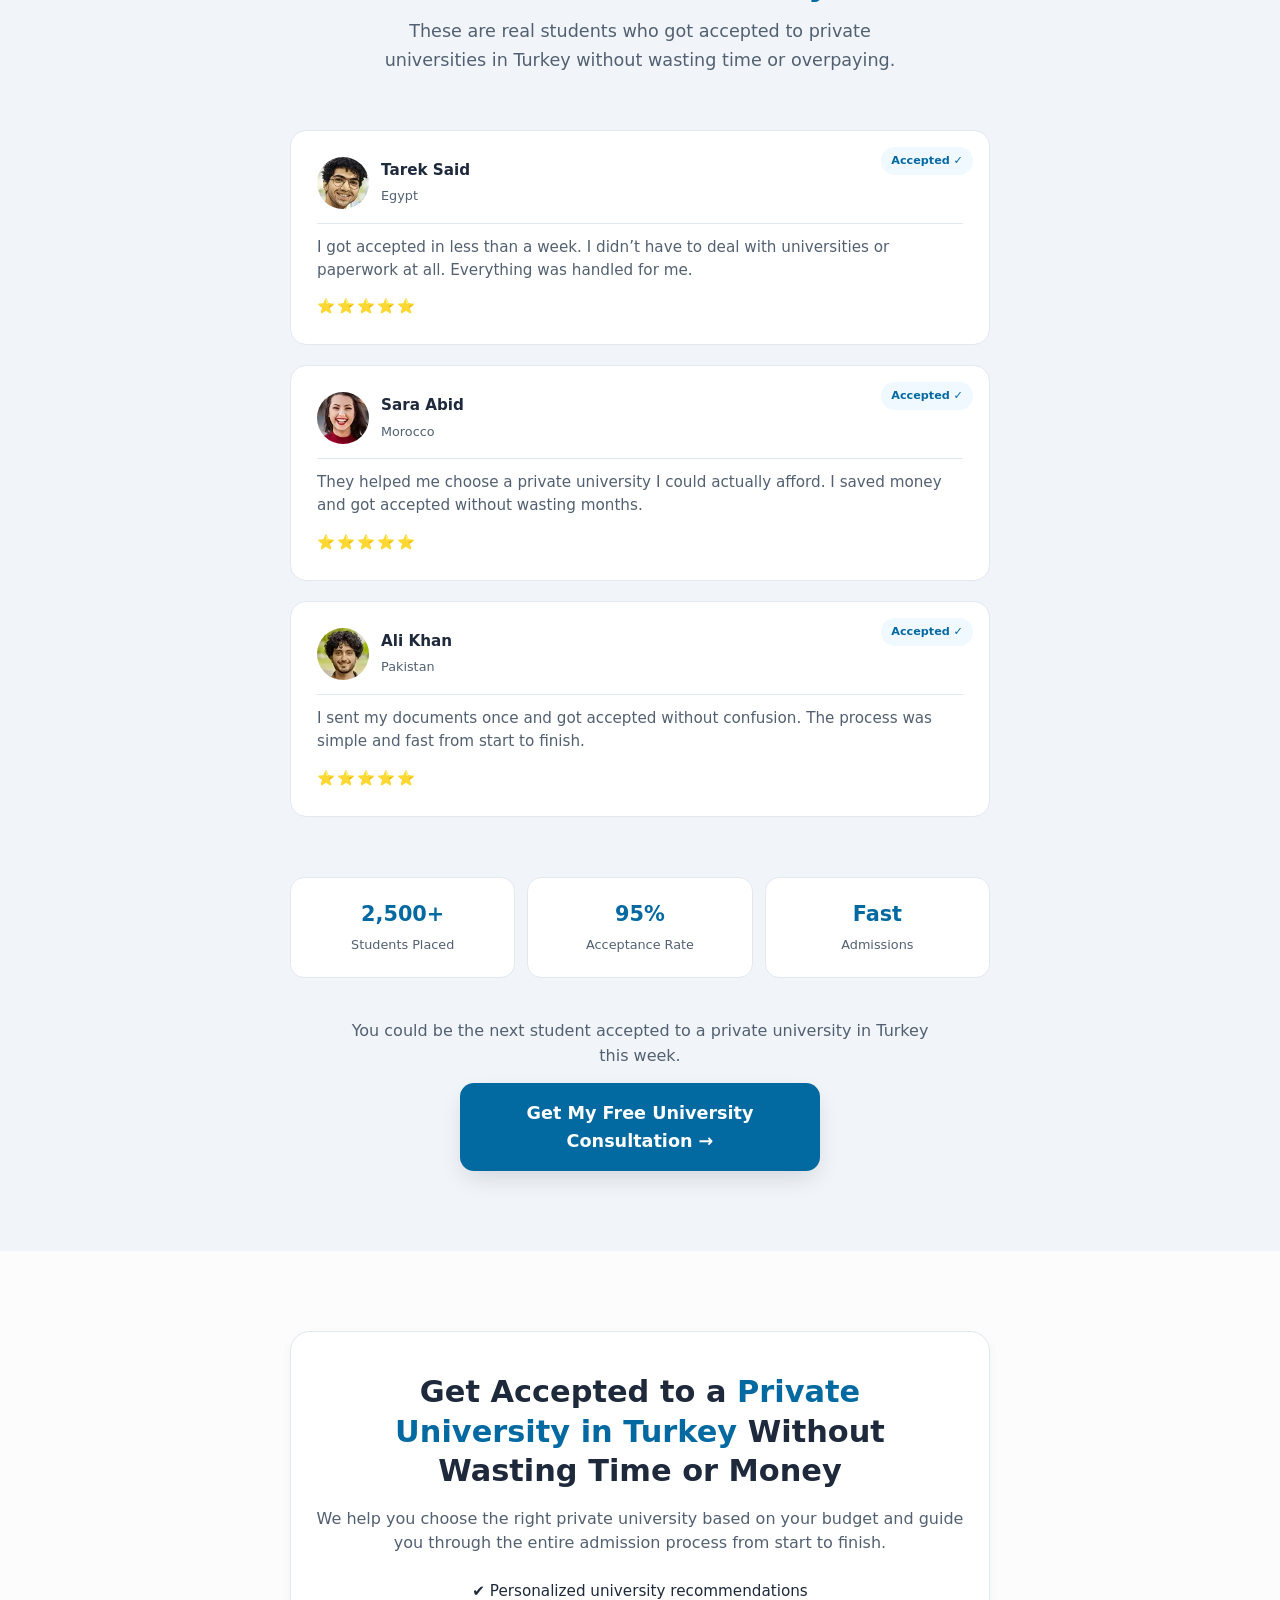
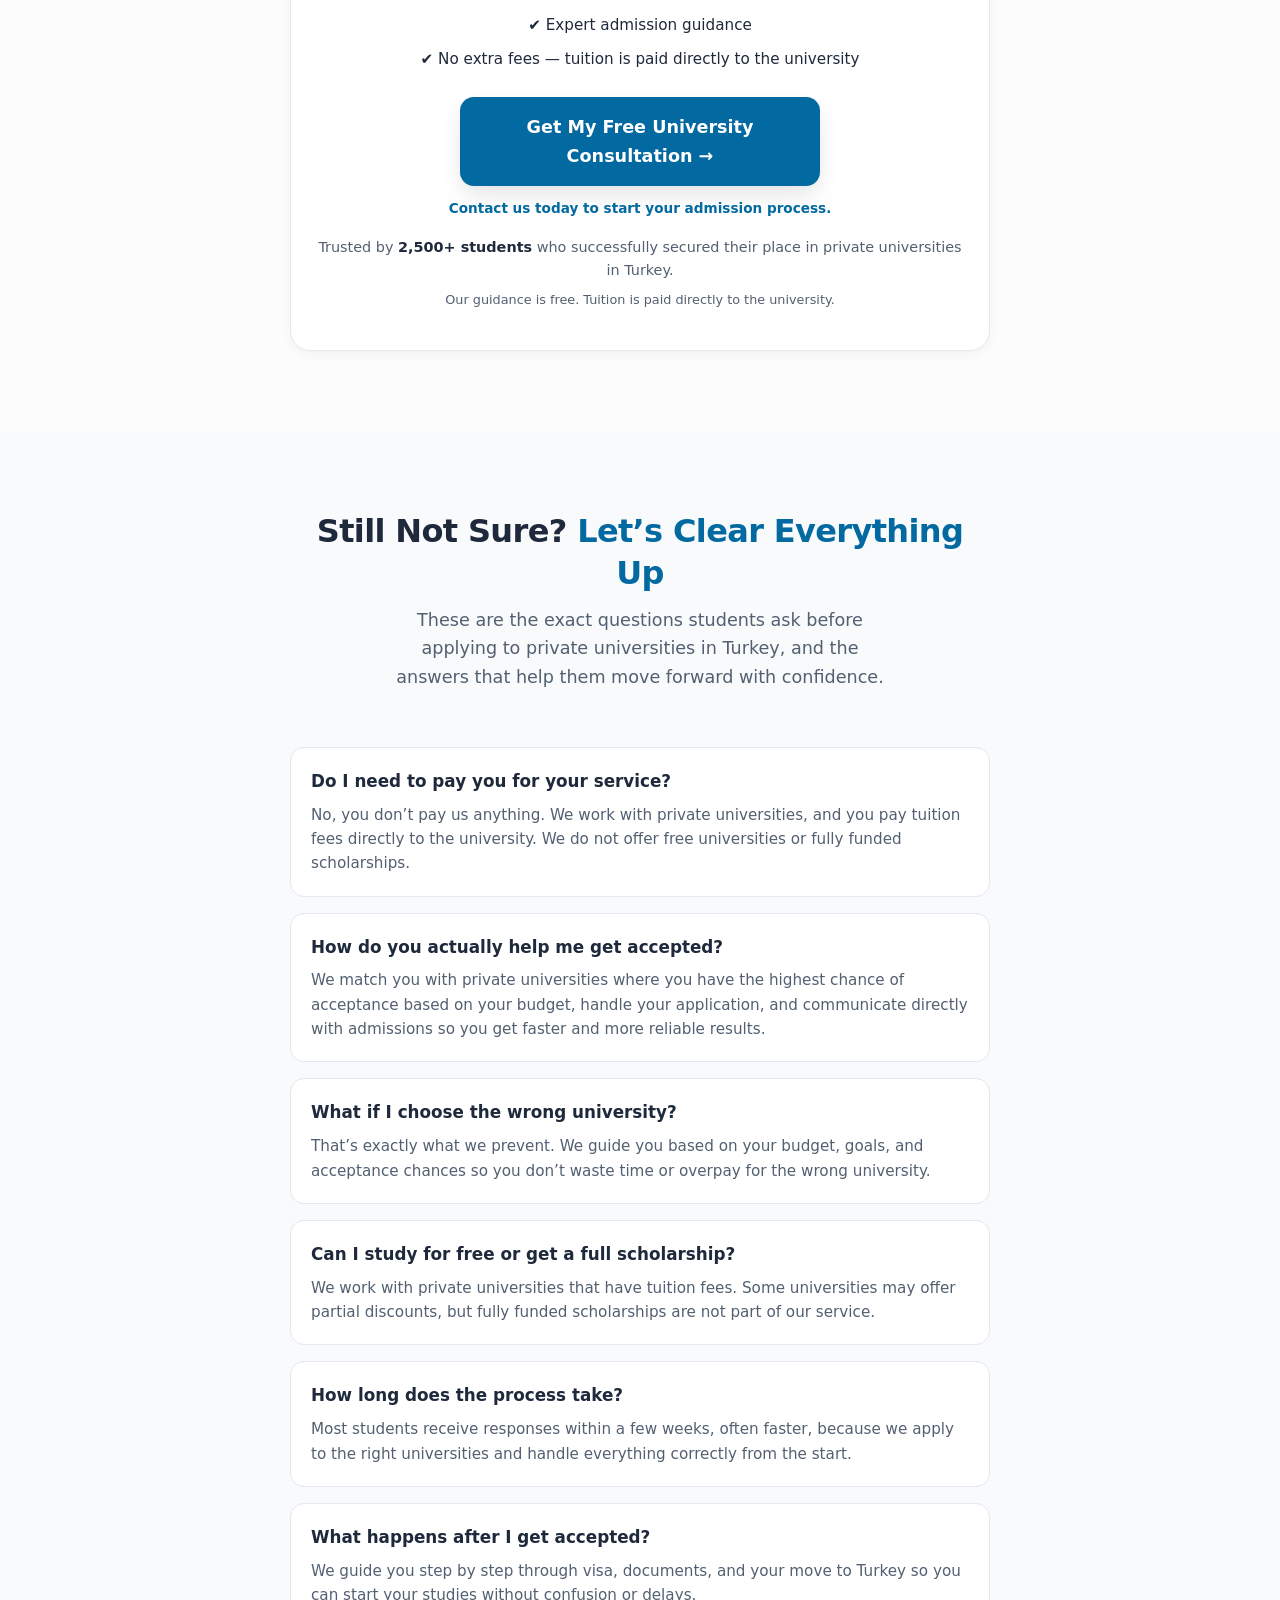
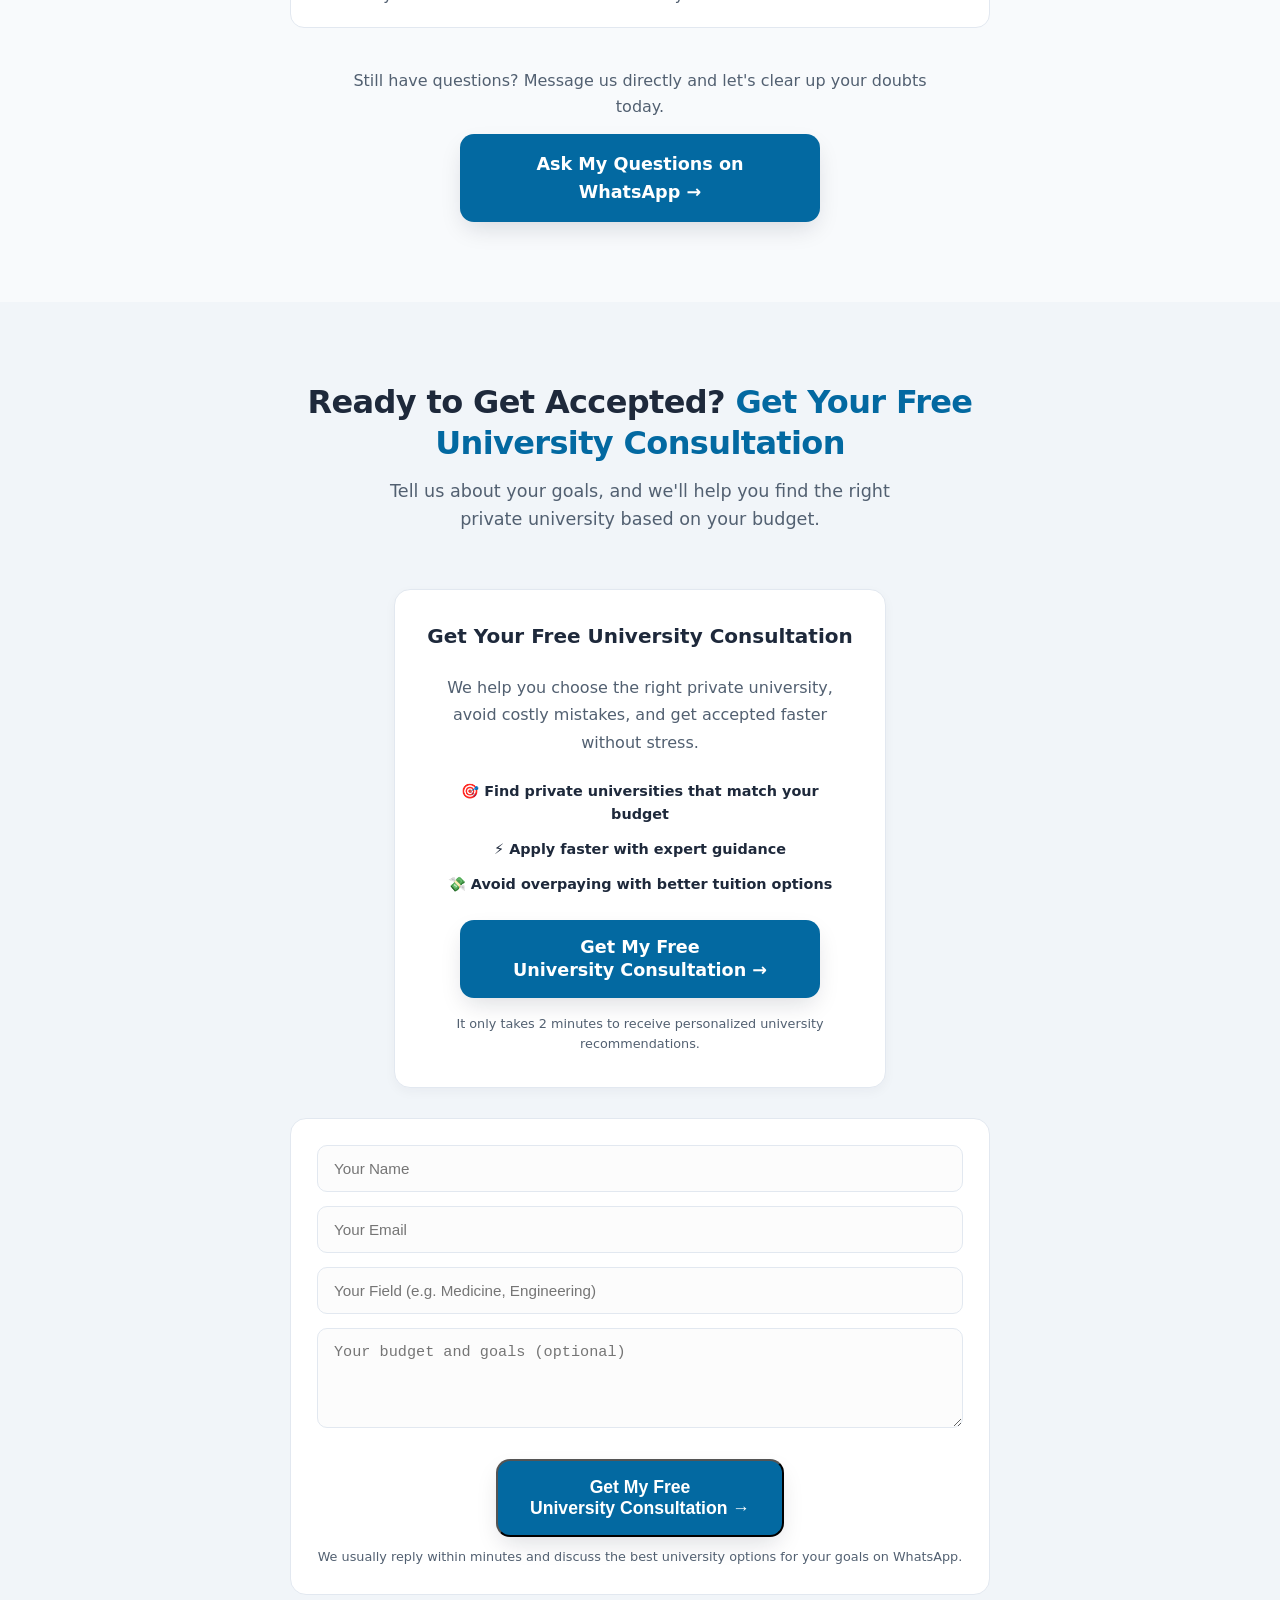
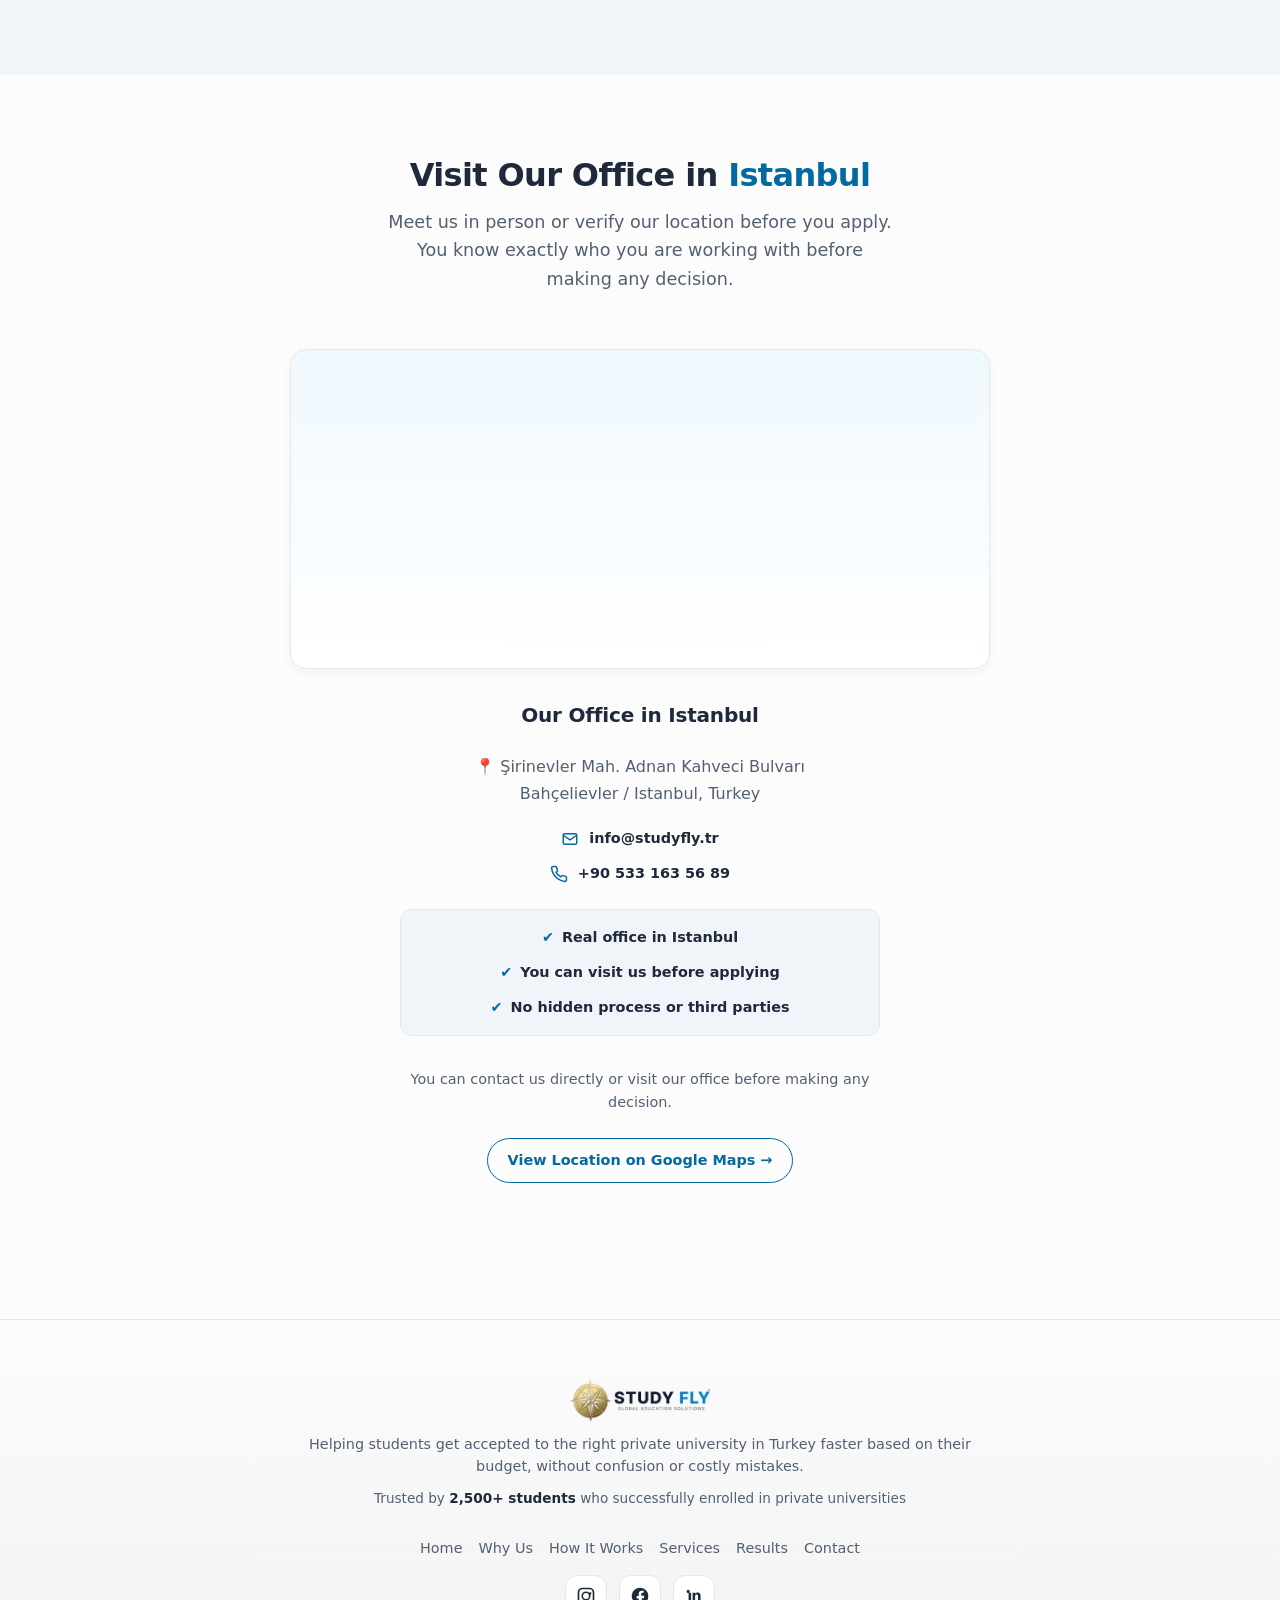
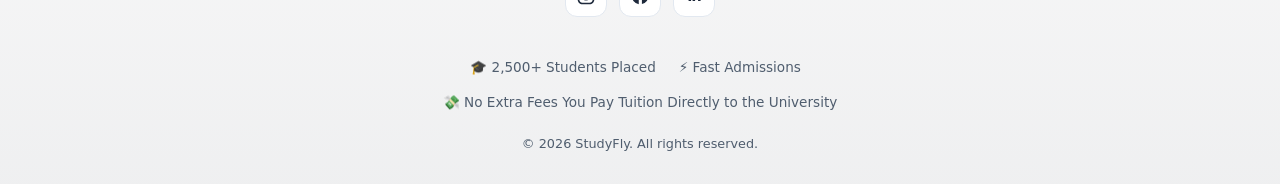
==== commit 08696dc0: "StudyFly V2 final update" ====
--- a/index.html
+++ b/index.html
@@ -1,41 +1,69 @@
 <!DOCTYPE html>
 <html lang="en">
 <head>
+
     <meta charset="UTF-8">
+    <meta http-equiv="content-language" content="en">
     <meta name="viewport" content="width=device-width, initial-scale=1.0">
+
     <title>Study in Turkey | Get Accepted to the Right University Fast</title>
-	<meta name="description" content="Get accepted to the right private university in Turkey without wasting time or money. Free guidance, fast admissions, real results. Message us now.">
-	<meta property="og:title" content="Study in Turkey | Get Accepted Fast">
-	<meta property="og:description" content="Get accepted to the right university in Turkey without wasting time or money.">
-	<meta property="og:image" content="https://studyfly.tr/images/cover.jpg">
-	<meta property="og:type" content="website">
-	<meta property="og:url" content="https://studyfly.tr/">
-	<meta name="twitter:card" content="summary_large_image">
-	<meta name="twitter:title" content="Study in Turkey | Get Accepted Fast">
-	<meta name="twitter:description" content="Get accepted to the right university in Turkey without wasting time or money.">
-	<meta name="twitter:image" content="https://studyfly.tr/images/cover.jpg">
-	<meta name="robots" content="index, follow">
-	
-	<link rel="canonical" href="https://studyfly.tr/">
-	<link rel="icon" href="/images/favicon.webp">
-	
-	<link rel="stylesheet" href="style.css?v=1.0.5">
-	<!-- Google tag (gtag.js) -->
-<link rel="preconnect" href="https://www.googletagmanager.com">
-<script async src="https://www.googletagmanager.com/gtag/js?id=G-QWL5V4LDYL"></script>
-<script>
-window.dataLayer = window.dataLayer || [];
-function gtag(){dataLayer.push(arguments);}
-
-gtag('js', new Date());
-
-// GA4
-gtag('config', 'G-QWL5V4LDYL');
-
-// Google Ads
-gtag('config', 'AW-18123408871');
-</script>
-    
+
+    <meta name="description" content="Get accepted to the right private university in Turkey without wasting time or money. Free guidance, fast admissions, real results. Message us now.">
+    <meta name="author" content="StudyFly">
+    <meta name="robots" content="index, follow">
+
+    <link rel="canonical" href="https://studyfly.tr/">
+
+    <!-- Open Graph -->
+    <meta property="og:title" content="Study in Turkey | Get Accepted Fast">
+    <meta property="og:description" content="Get accepted to the right private university in Turkey without wasting time or money.">
+    <meta property="og:image" content="https://studyfly.tr/images/og-image.jpg">
+    <meta property="og:image:type" content="image/jpeg">
+    <meta property="og:image:width" content="1200">
+    <meta property="og:image:height" content="630">
+    <meta property="og:image:alt" content="StudyFly - Study in Turkey">
+    <meta property="og:type" content="website">
+    <meta property="og:url" content="https://studyfly.tr/">
+    <meta property="og:site_name" content="StudyFly">
+    <meta property="og:locale" content="en_US">
+
+    <!-- Twitter -->
+    <meta name="twitter:card" content="summary_large_image">
+    <meta name="twitter:title" content="Study in Turkey | Get Accepted Fast">
+    <meta name="twitter:description" content="Get accepted to the right private university in Turkey without wasting time or money.">
+    <meta name="twitter:image" content="https://studyfly.tr/images/og-image.jpg">
+
+    <!-- PWA -->
+    <link rel="manifest" href="/manifest.webmanifest">
+
+    <!-- Theme -->
+    <meta name="theme-color" content="#0369a1">
+
+    <!-- Icons -->
+    <link rel="icon" href="/images/favicon.webp">
+    <link rel="shortcut icon" href="/images/favicon.webp">
+    <link rel="apple-touch-icon" href="/images/favicon.webp">
+
+    <!-- CSS -->
+    <link rel="stylesheet" href="style.css?v=1.0.5">
+
+    <!-- Google Tag -->
+    <link rel="preconnect" href="https://www.googletagmanager.com">
+
+    <script async src="https://www.googletagmanager.com/gtag/js?id=G-QWL5V4LDYL"></script>
+
+    <script>
+        window.dataLayer = window.dataLayer || [];
+        function gtag(){dataLayer.push(arguments);}
+
+        gtag('js', new Date());
+
+        // Google Analytics
+        gtag('config', 'G-QWL5V4LDYL');
+
+        // Google Ads
+        gtag('config', 'AW-18123408871');
+    </script>
 
 </head>
 <body>
@@ -103,9 +131,8 @@
 </h1>
 
 <p class="hero-sub">
-    Whether you're already in Turkey or applying from abroad, we help you compare private universities, choose the right one for your budget, and secure your admission.
+    Whether you're already in Turkey or applying from abroad, we'll help you find the right private university based on your budget and guide you through the admission process.
 </p>
-
 <div class="hero-btns">
     <a href="https://wa.me/905331635689?text=Hi%2C%20I%20need%20help%20finding%20a%20private%20university%20in%20Turkey."
        target="_blank"
@@ -958,7 +985,7 @@
     </div>
 
 </footer>
-<a href="https://wa.me/905331635689?text=Hi%2C%20I%20want%20to%20see%20my%20best%20private%20university%20options%20in%20Turkey%20based%20on%20my%20budget." 
+<a href="https://wa.me/905331635689?text=Hi%2C%20I%20need%20help%20finding%20a%20private%20university%20in%20Turkey." 
    class="whatsapp-sticky" 
    target="_blank" 
    rel="noopener"
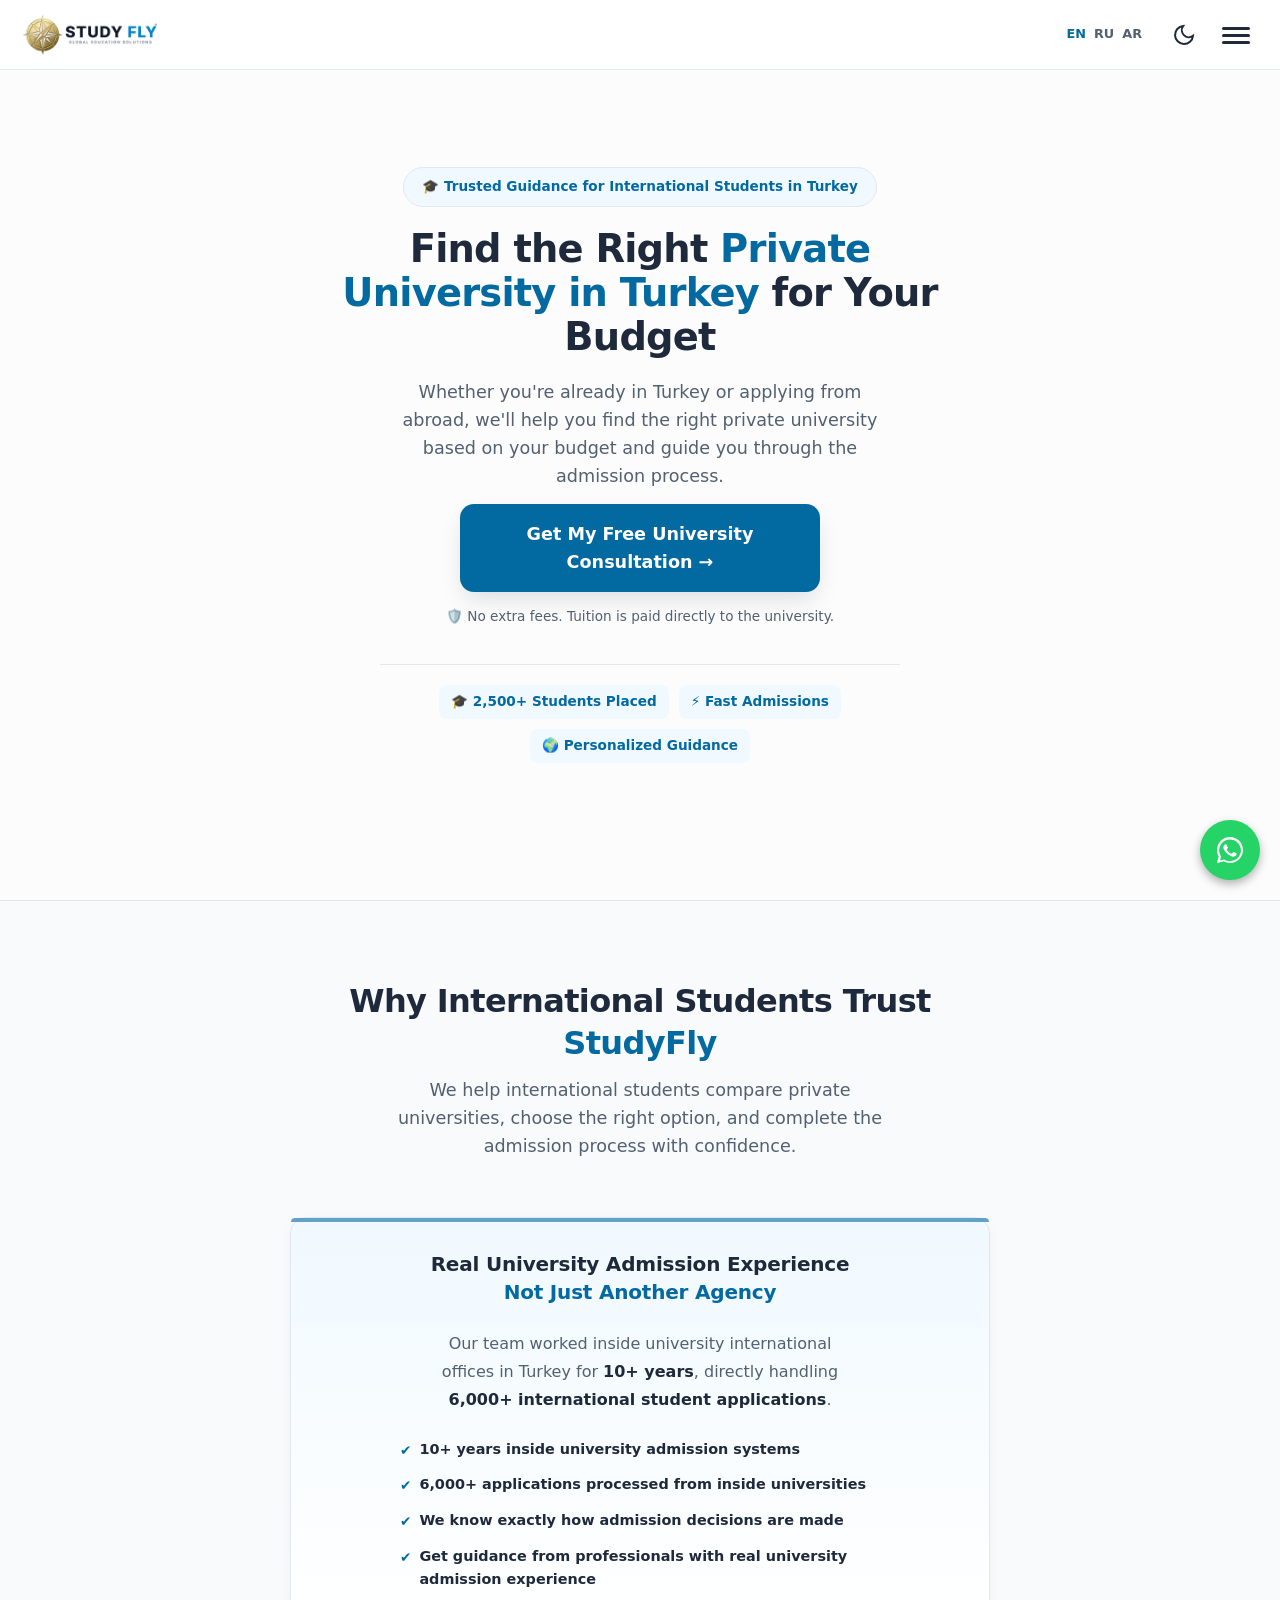
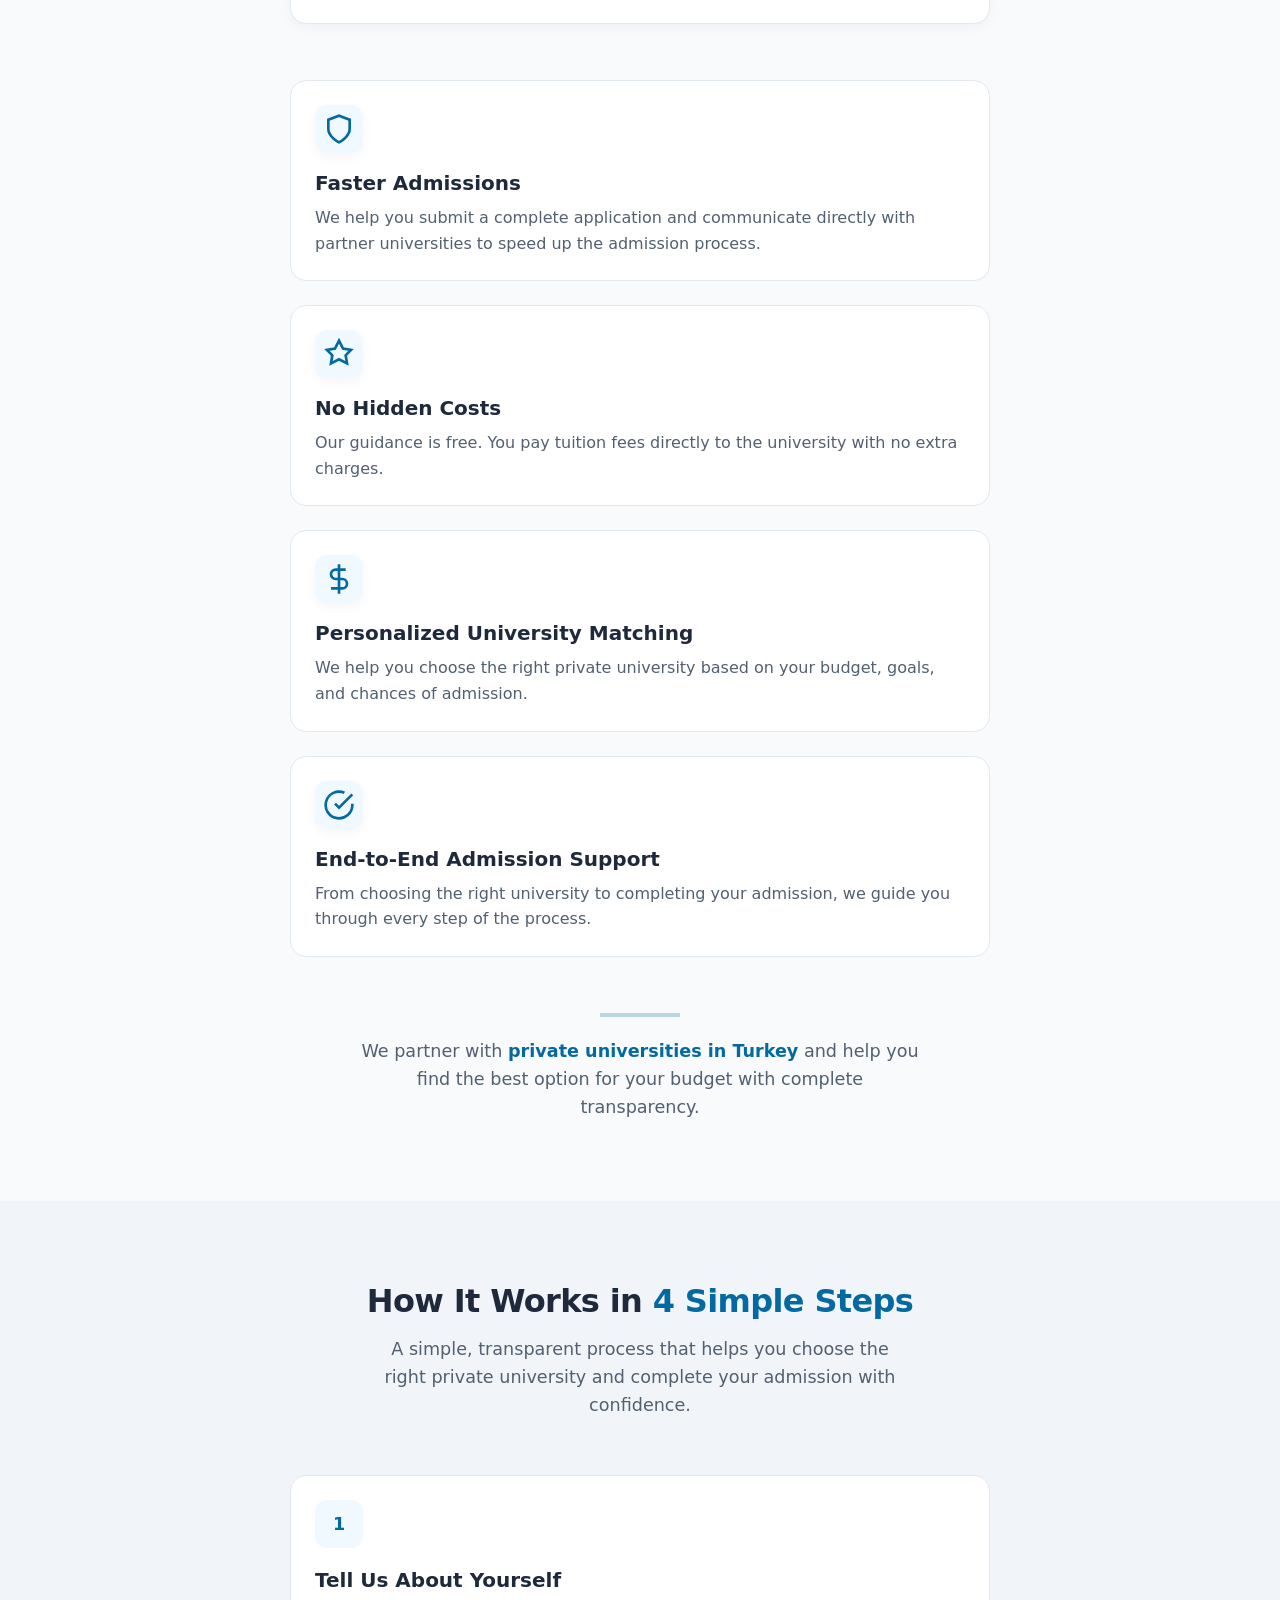
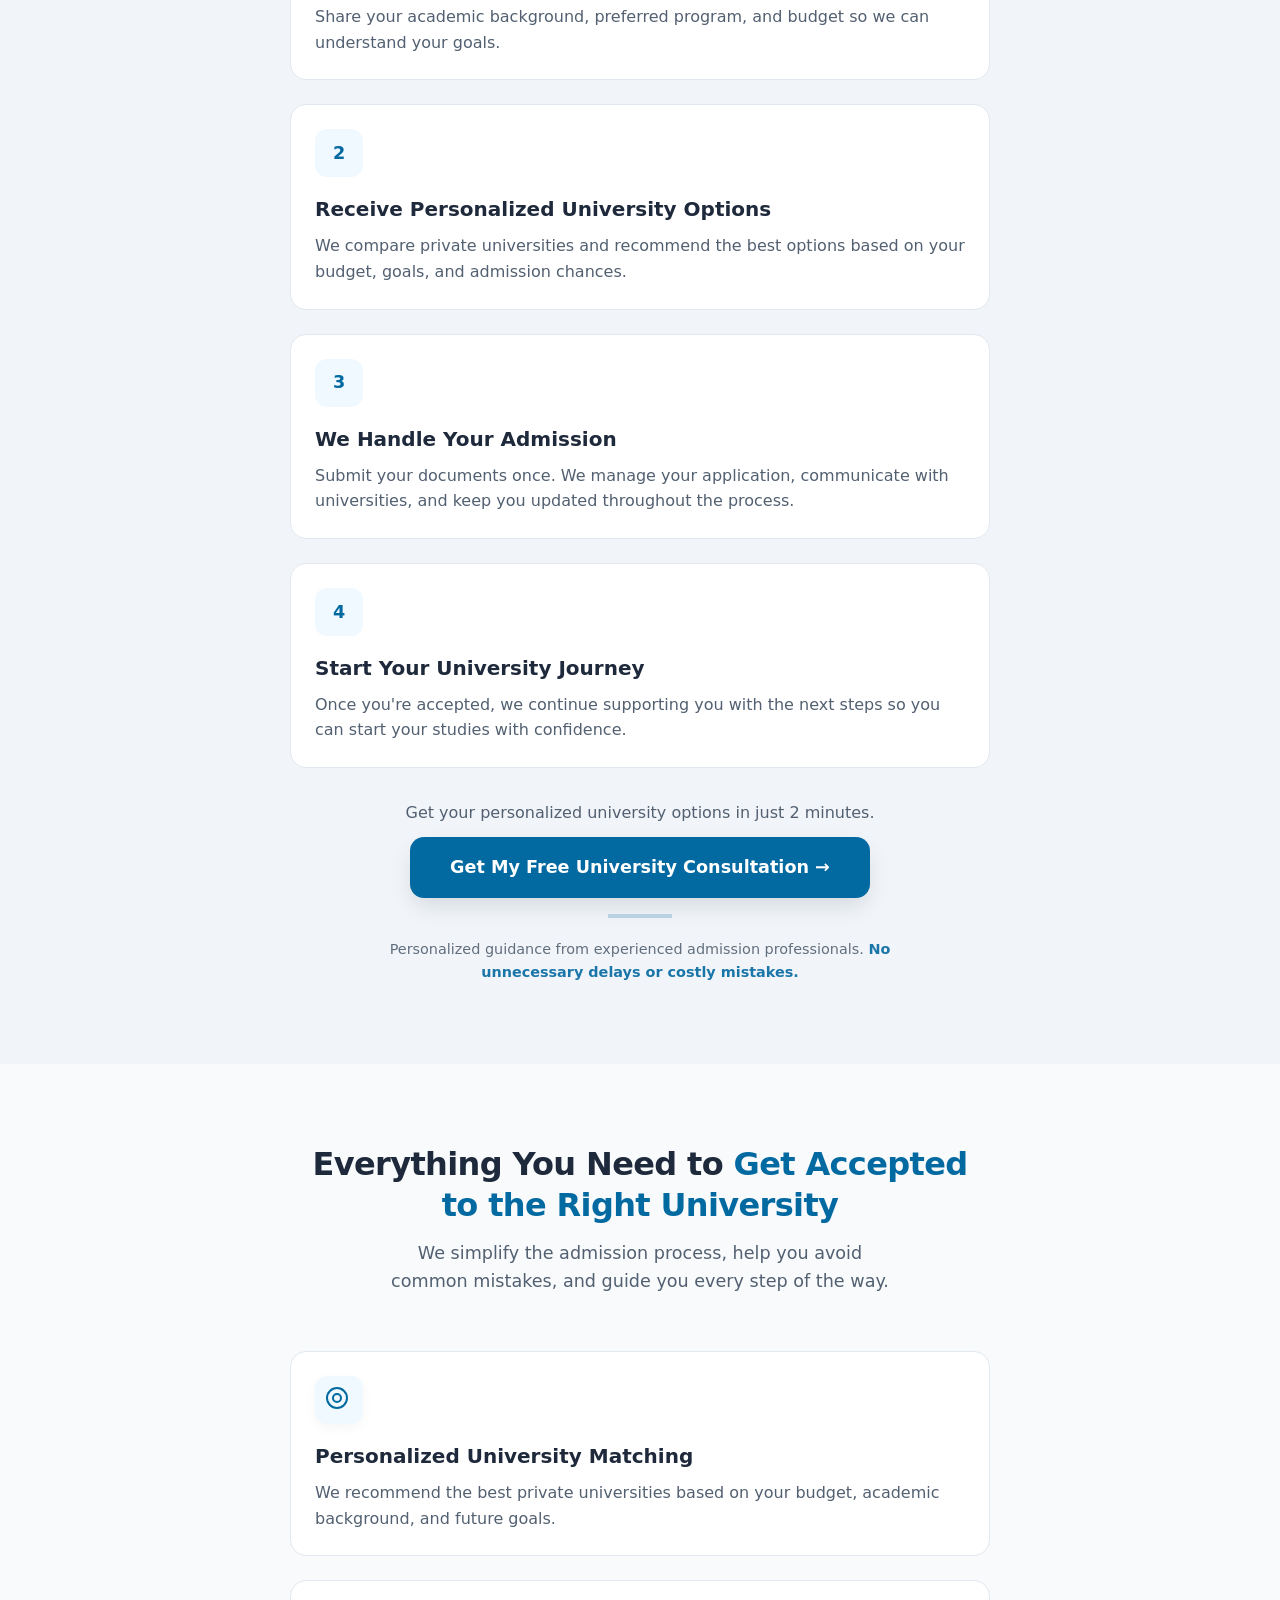
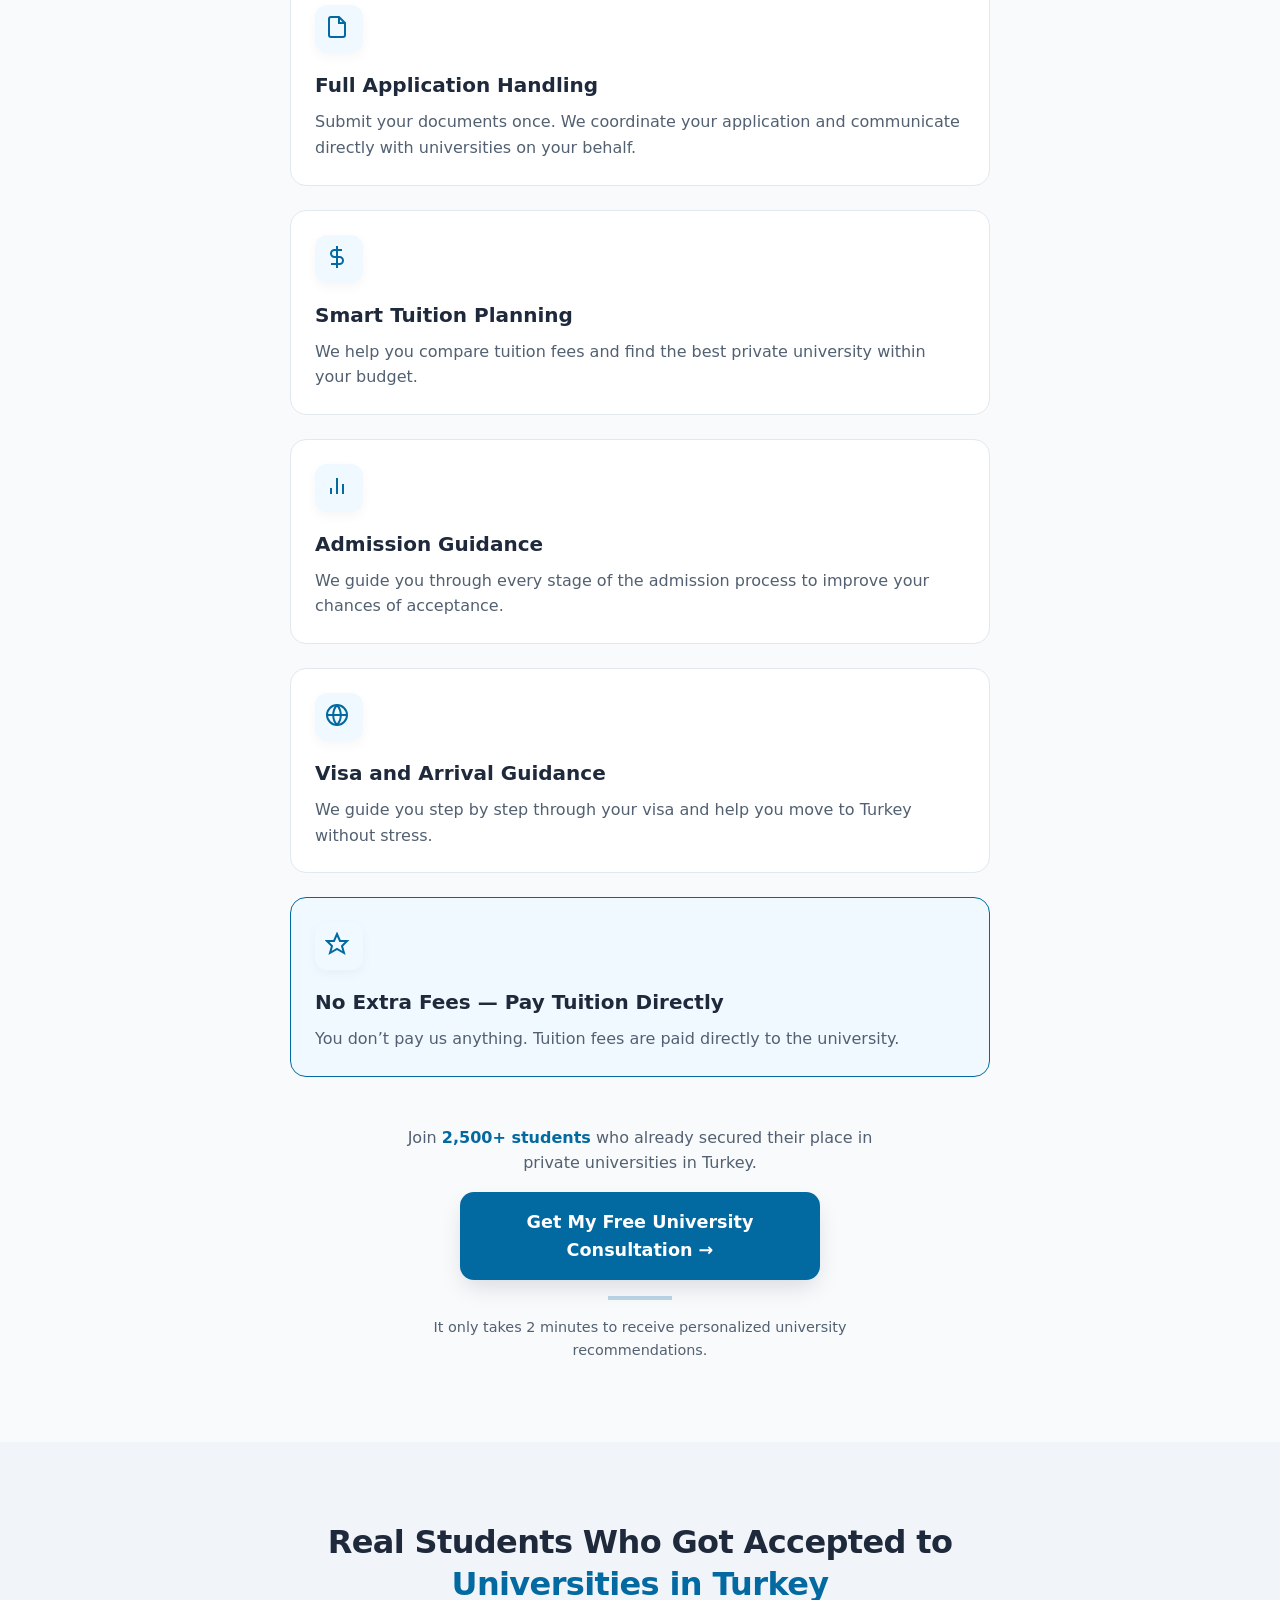
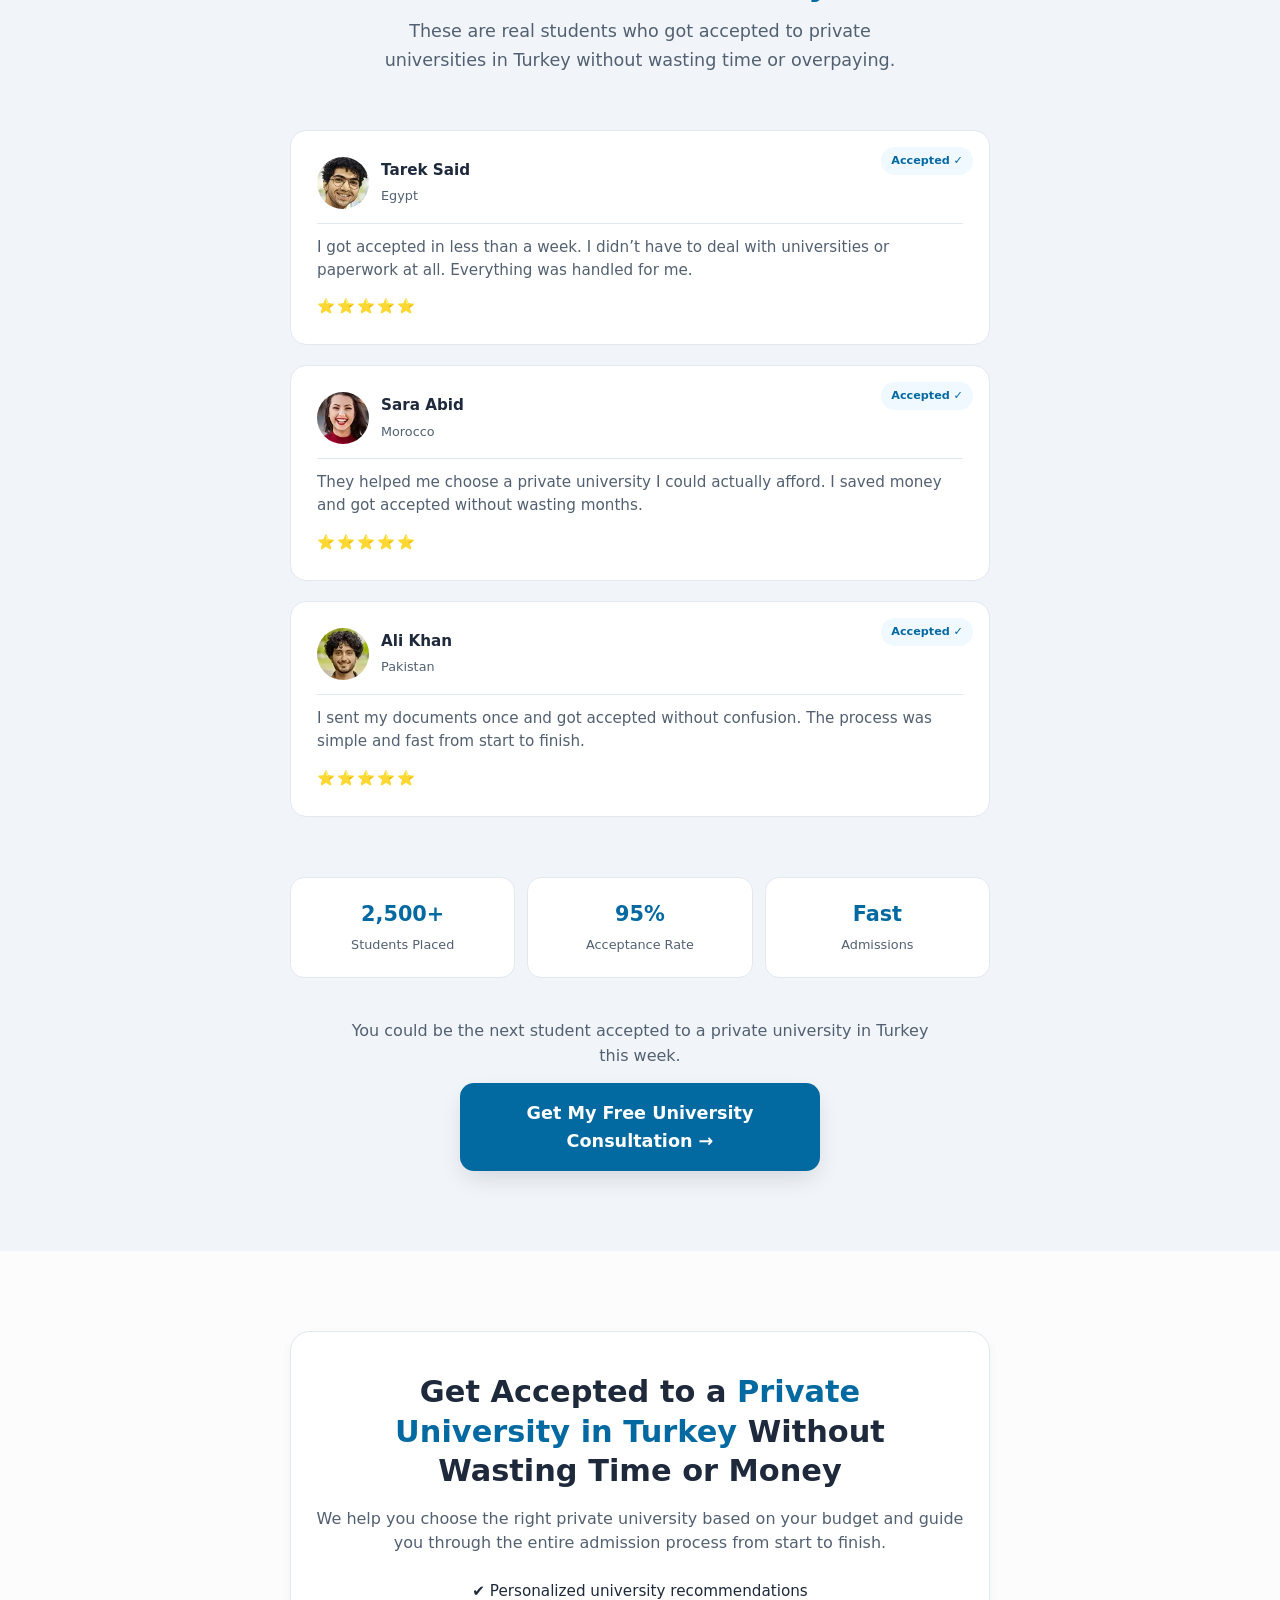
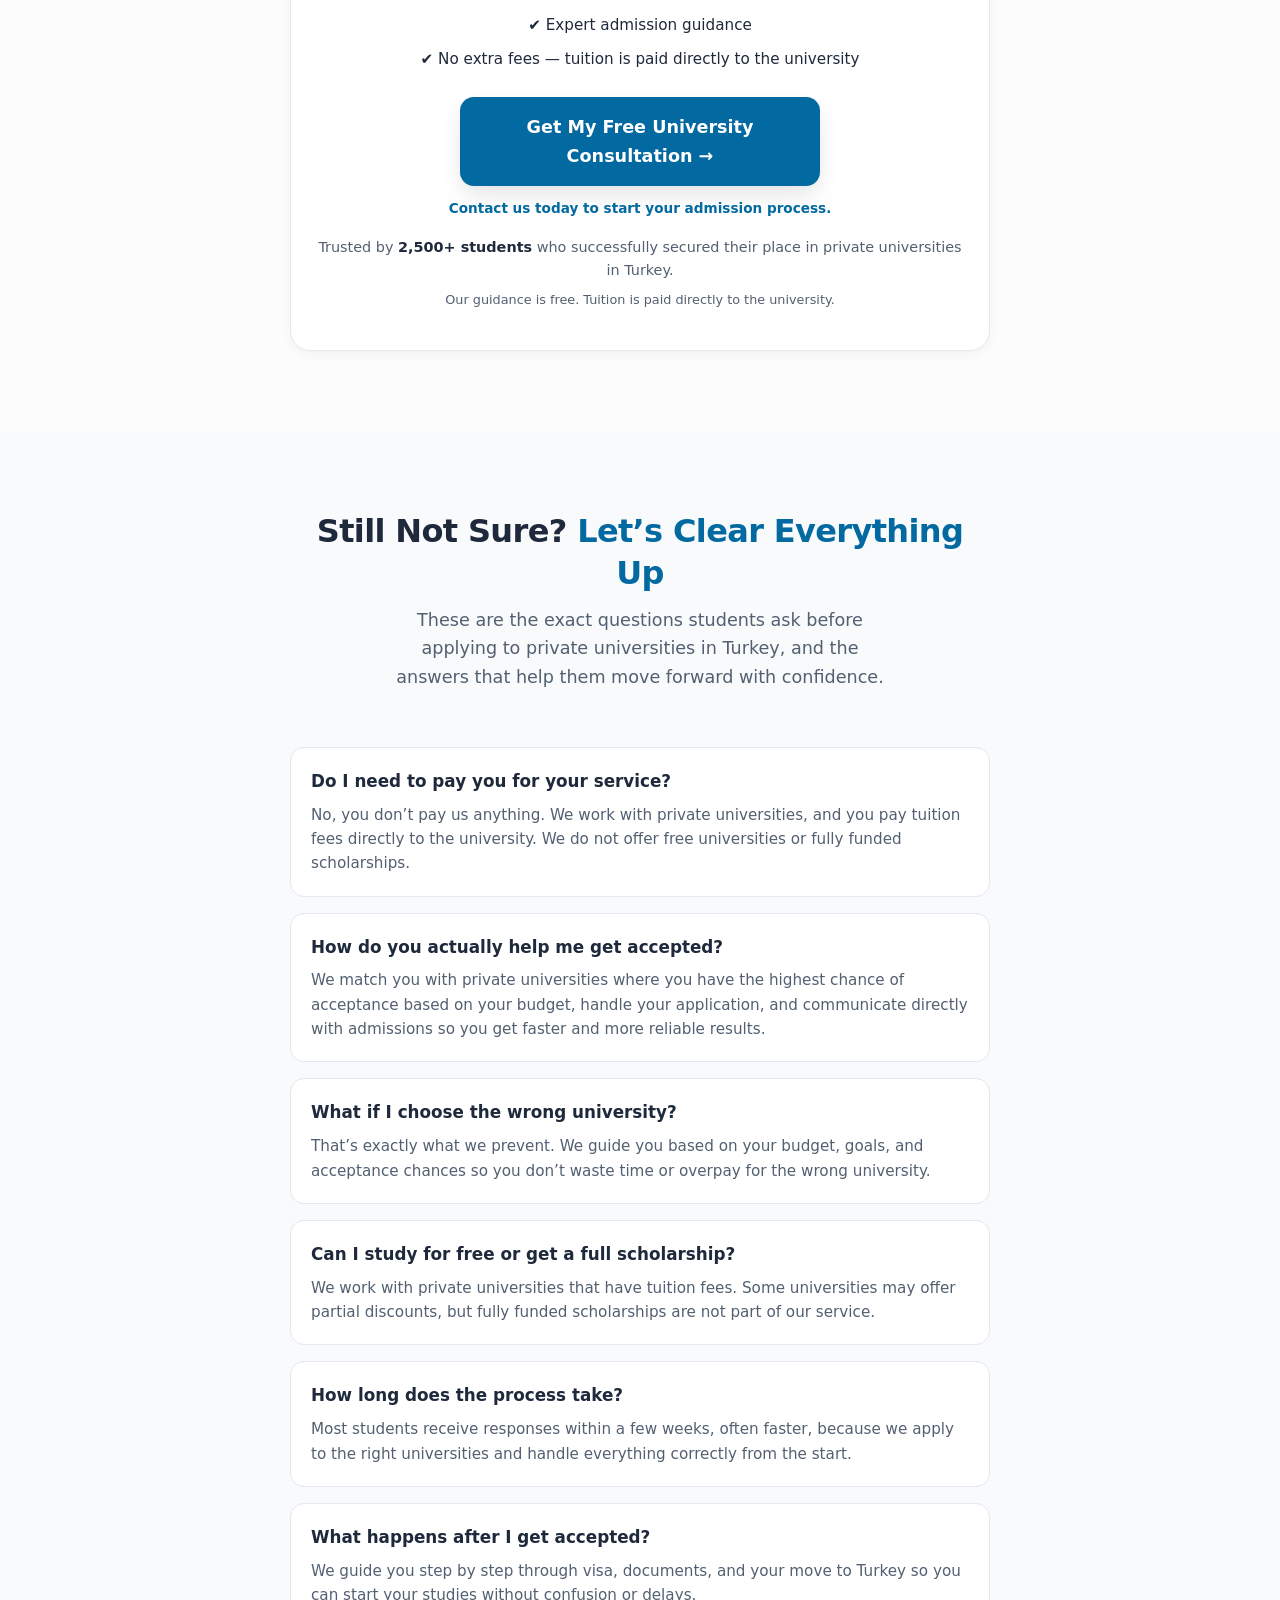
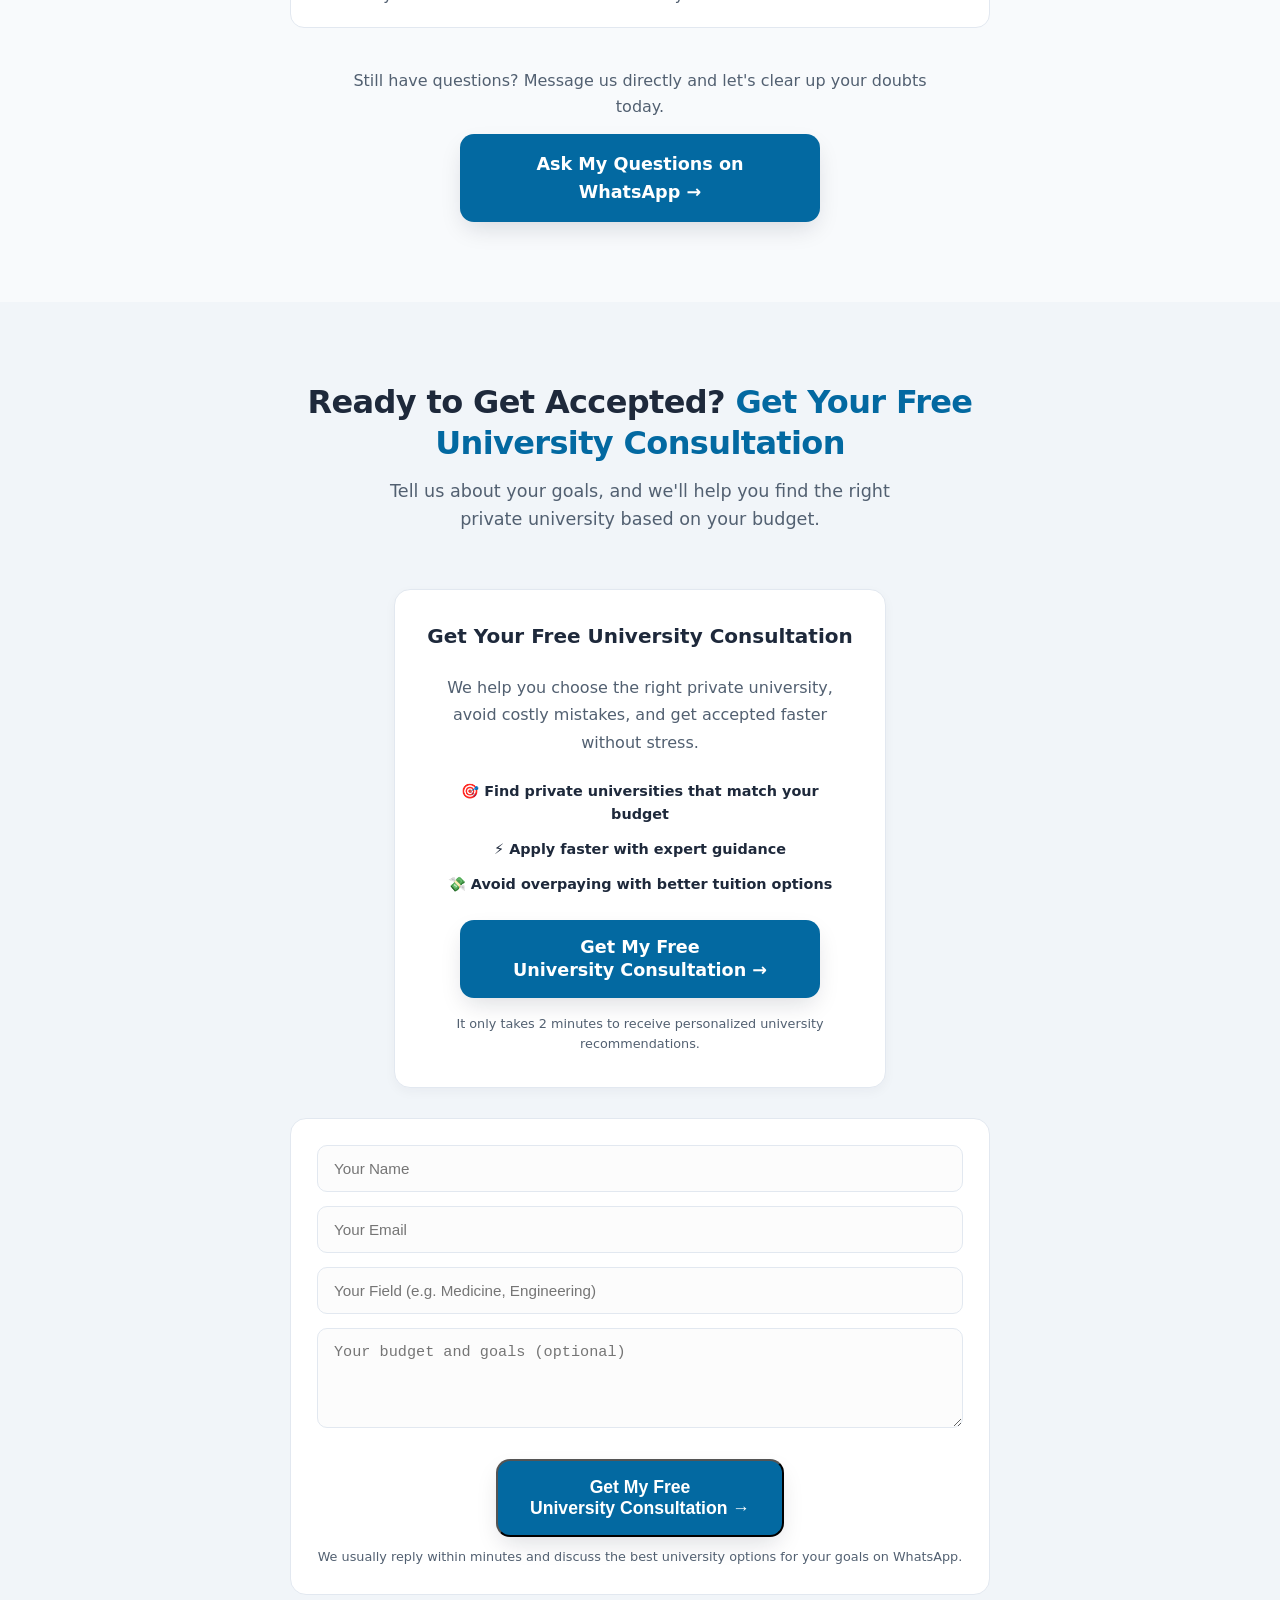
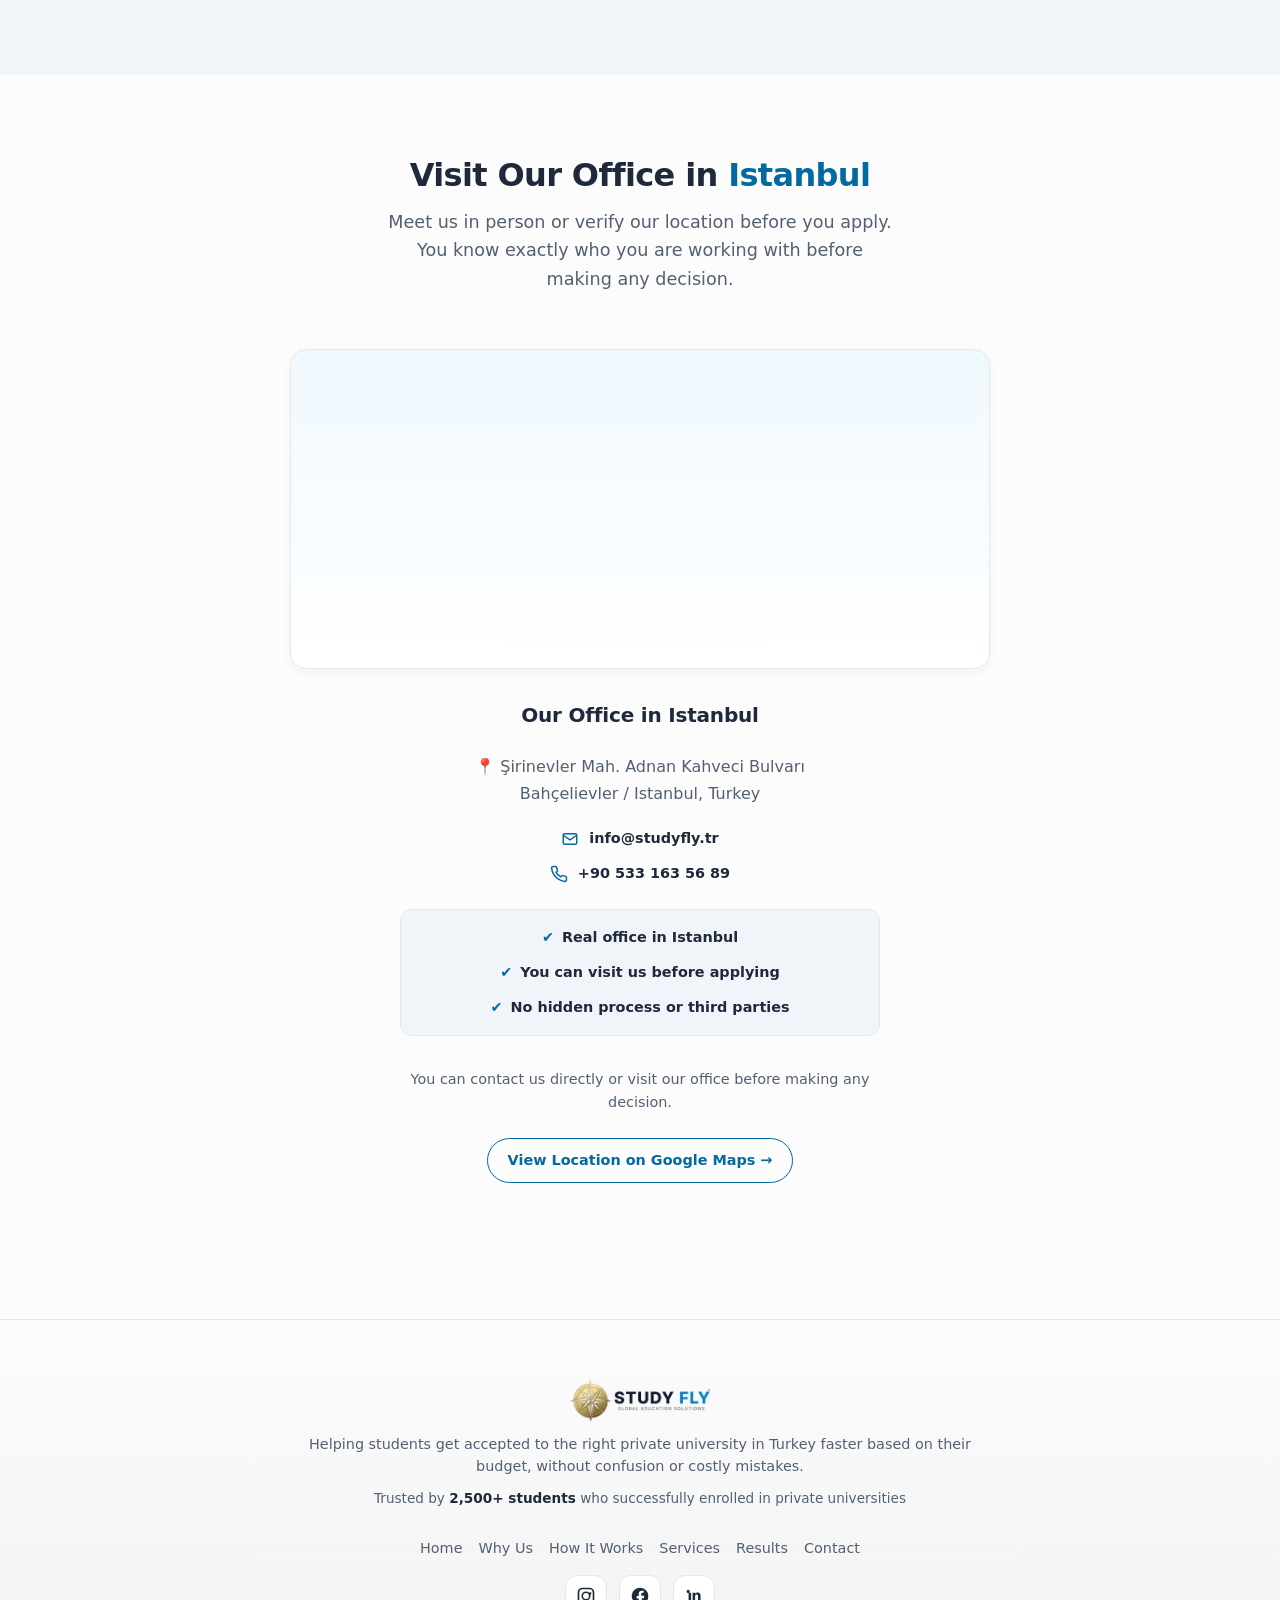
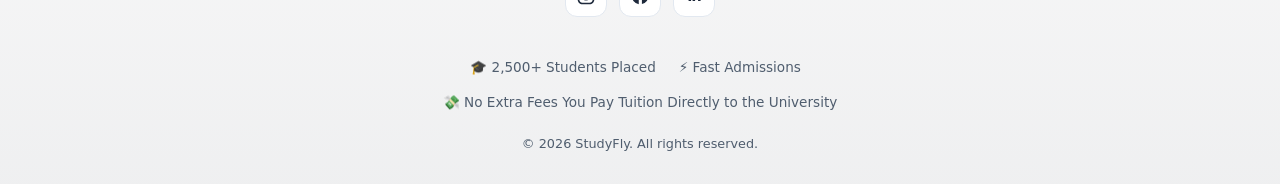
==== commit 7e64b142: "Add Arabic version and multilingual support" ====
--- a/index.html
+++ b/index.html
@@ -64,37 +64,88 @@
         // Google Ads
         gtag('config', 'AW-18123408871');
     </script>
+        <!-- Microsoft Clarity -->
+<script type="text/javascript">
+    (function(c,l,a,r,i,t,y){
+        c[a]=c[a]||function(){(c[a].q=c[a].q||[]).push(arguments)};
+        t=l.createElement(r);t.async=1;t.src="https://www.clarity.ms/tag/"+i;
+        y=l.getElementsByTagName(r)[0];y.parentNode.insertBefore(t,y);
+    })(window, document, "clarity", "script", "xynkofmoot");
+</script>
 
 </head>
 <body>
 
 <header class="main-header">
     <nav class="navbar">
+
         <a href="#home" class="logo" aria-label="Homepage">
-    <img src="images/logo.webp" class="logo-light" alt="StudyFly Logo" width="140" height="40" loading="eager">
-    <img src="images/dmlogo.webp" class="logo-dark" alt="StudyFly Logo" width="140" height="40" loading="eager">
-		</a>
+            <img src="images/logo.webp"
+                 class="logo-light"
+                 alt="StudyFly Logo"
+                 width="140"
+                 height="40"
+                 loading="eager">
+
+            <img src="images/dmlogo.webp"
+                 class="logo-dark"
+                 alt="StudyFly Logo"
+                 width="140"
+                 height="40"
+                 loading="eager">
+        </a>
 
         <div class="nav-menu" id="nav-menu">
             <ul class="nav-list">
-                <li><a href="#why-us" class="nav-link">Why Us</a></li>
-                <li><a href="#how-it-works" class="nav-link">How It Works</a></li>
-                <li><a href="#services" class="nav-link">Services</a></li>
-                <li><a href="#results" class="nav-link">Results</a></li>
-                <li><a href="#contact" class="nav-link">Contact</a></li>
+                <li>
+                    <a href="#why-us" class="nav-link">Why Us</a>
+                </li>
+
+                <li>
+                    <a href="#how-it-works" class="nav-link">How It Works</a>
+                </li>
+
+                <li>
+                    <a href="#services" class="nav-link">Services</a>
+                </li>
+
+                <li>
+                    <a href="#results" class="nav-link">Results</a>
+                </li>
+
+                <li>
+                    <a href="#contact" class="nav-link">Contact</a>
+                </li>
+
                 <li>
                     <a href="https://wa.me/905331635689?text=Hi%2C%20I%20need%20help%20finding%20a%20private%20university%20in%20Turkey."
-                    class="btn-primary mobile-cta"
-                    data-cta="Mobile Menu CTA">
-                    Get My Free University Consultation →
+                       class="btn-primary mobile-cta"
+                       data-cta="Mobile Menu CTA">
+                        Get My Free University Consultation →
                     </a>
                 </li>
             </ul>
         </div>
 
         <div class="header-actions">
-            <button id="theme-toggle" class="theme-btn" aria-label="Toggle Dark Mode">
-                <svg id="sun-icon" class="theme-icon" viewBox="0 0 24 24" fill="none" stroke="currentColor" stroke-width="2">
+
+            <div class="language-switcher">
+                <a href="/" class="active" aria-label="English">EN</a>
+                <a href="/ru/" aria-label="Русский">RU</a>
+                <a href="/ar/" aria-label="العربية">AR</a>
+            </div>
+
+            <button id="theme-toggle"
+                    class="theme-btn"
+                    aria-label="Toggle Dark Mode">
+
+                <svg id="sun-icon"
+                     class="theme-icon"
+                     viewBox="0 0 24 24"
+                     fill="none"
+                     stroke="currentColor"
+                     stroke-width="2">
+
                     <circle cx="12" cy="12" r="5"></circle>
                     <line x1="12" y1="1" x2="12" y2="3"></line>
                     <line x1="12" y1="21" x2="12" y2="23"></line>
@@ -104,18 +155,34 @@
                     <line x1="21" y1="12" x2="23" y2="12"></line>
                     <line x1="4.22" y1="19.78" x2="5.64" y2="18.36"></line>
                     <line x1="18.36" y1="5.64" x2="19.78" y2="4.22"></line>
+
                 </svg>
-                <svg id="moon-icon" class="theme-icon" viewBox="0 0 24 24" fill="none" stroke="currentColor" stroke-width="2">
+
+                <svg id="moon-icon"
+                     class="theme-icon"
+                     viewBox="0 0 24 24"
+                     fill="none"
+                     stroke="currentColor"
+                     stroke-width="2">
+
                     <path d="M21 12.79A9 9 0 1 1 11.21 3 7 7 0 0 0 21 12.79z"></path>
+
                 </svg>
+
             </button>
 
-            <button class="hamburger-btn" id="menu-btn" aria-label="Open Mobile Menu">
-    <span class="hamburger-line"></span>
-    <span class="hamburger-line"></span>
-    <span class="hamburger-line"></span>
-</button>
-        </div>
+            <button class="hamburger-btn"
+                    id="menu-btn"
+                    aria-label="Open Mobile Menu">
+
+                <span class="hamburger-line"></span>
+                <span class="hamburger-line"></span>
+                <span class="hamburger-line"></span>
+
+            </button>
+
+        </div>
+
     </nav>
 </header>
 
--- a/style.css
+++ b/style.css
@@ -409,6 +409,32 @@
 body.menu-open {
     overflow: hidden;
 }
+/* =========================================
+   LANGUAGE SWITCHER
+========================================= */
+
+.language-switcher{
+    display:flex;
+    align-items:center;
+    gap:8px;
+    margin-right:14px;
+}
+
+.language-switcher a{
+    text-decoration:none;
+    font-size:.8rem;
+    font-weight:700;
+    color:var(--text-secondary);
+    transition:.2s;
+}
+
+.language-switcher a:hover{
+    color:var(--color-accent);
+}
+
+.language-switcher a.active{
+    color:var(--color-accent);
+}
 
 /* =========================================
    HERO SECTION (OPTIMIZED)
@@ -1284,6 +1310,21 @@
 .result-stars {
     font-size: 0.9rem;
     letter-spacing: 2px;
+}
+/* =========================================
+   ARABIC RESULTS FIX
+========================================= */
+
+html[lang="ar"] .result-badge{
+    right: 82px;
+}
+
+html[lang="ar"] .result-user{
+    flex-direction: row-reverse;
+}
+
+html[lang="ar"] .result-user div{
+    text-align: right;
 }
 
 /* =========================================
